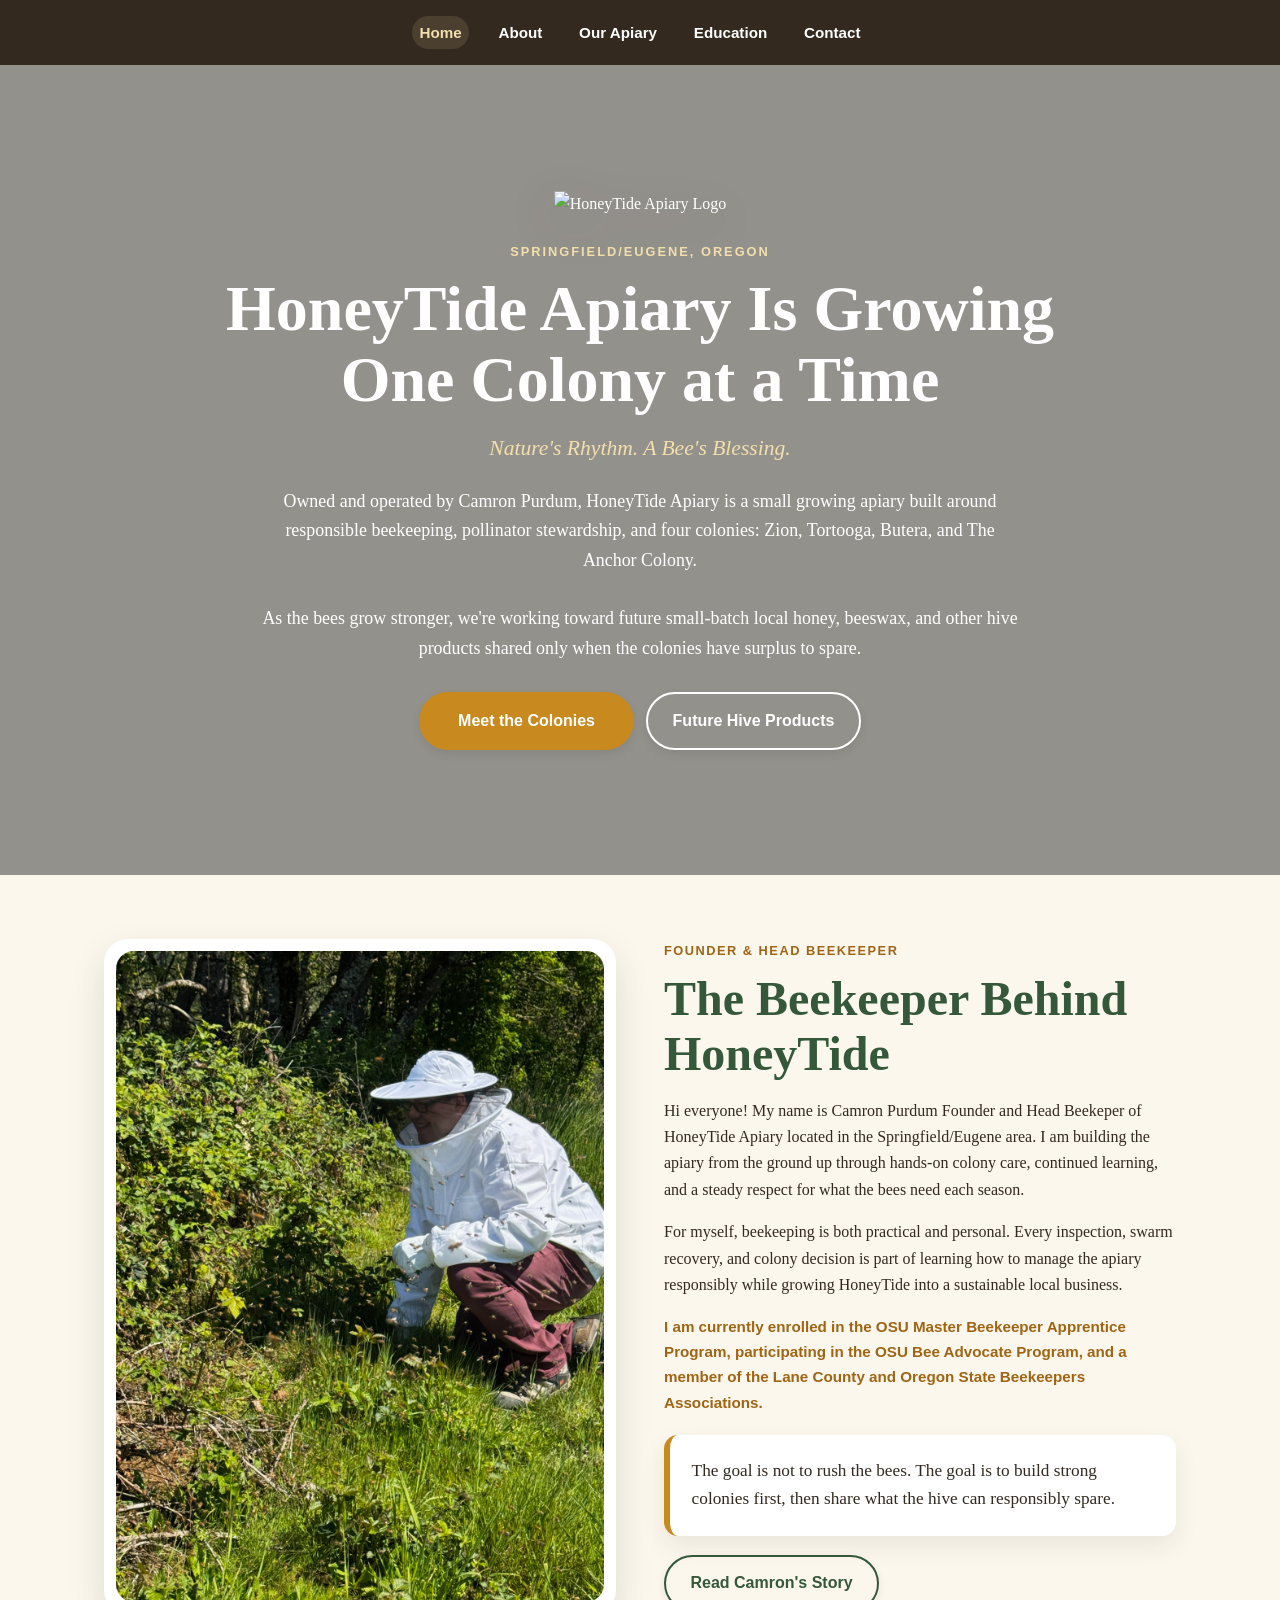
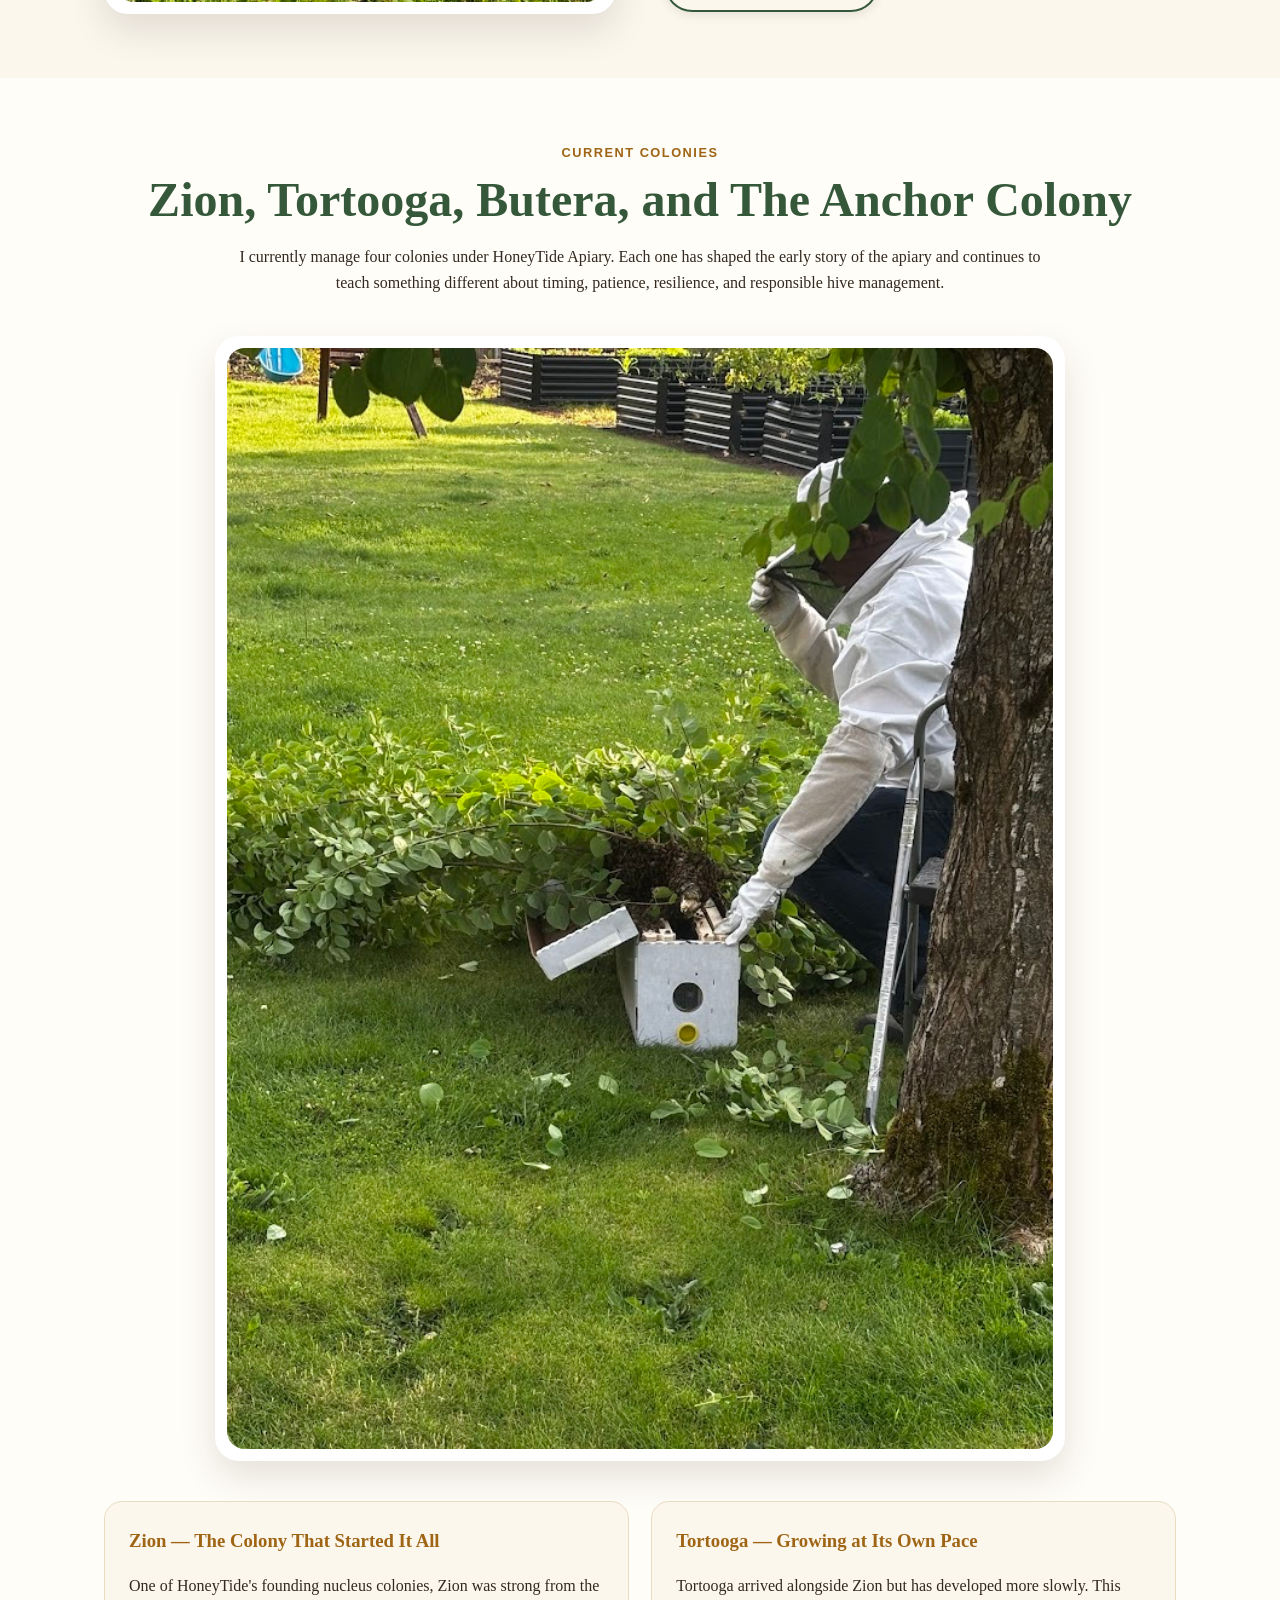
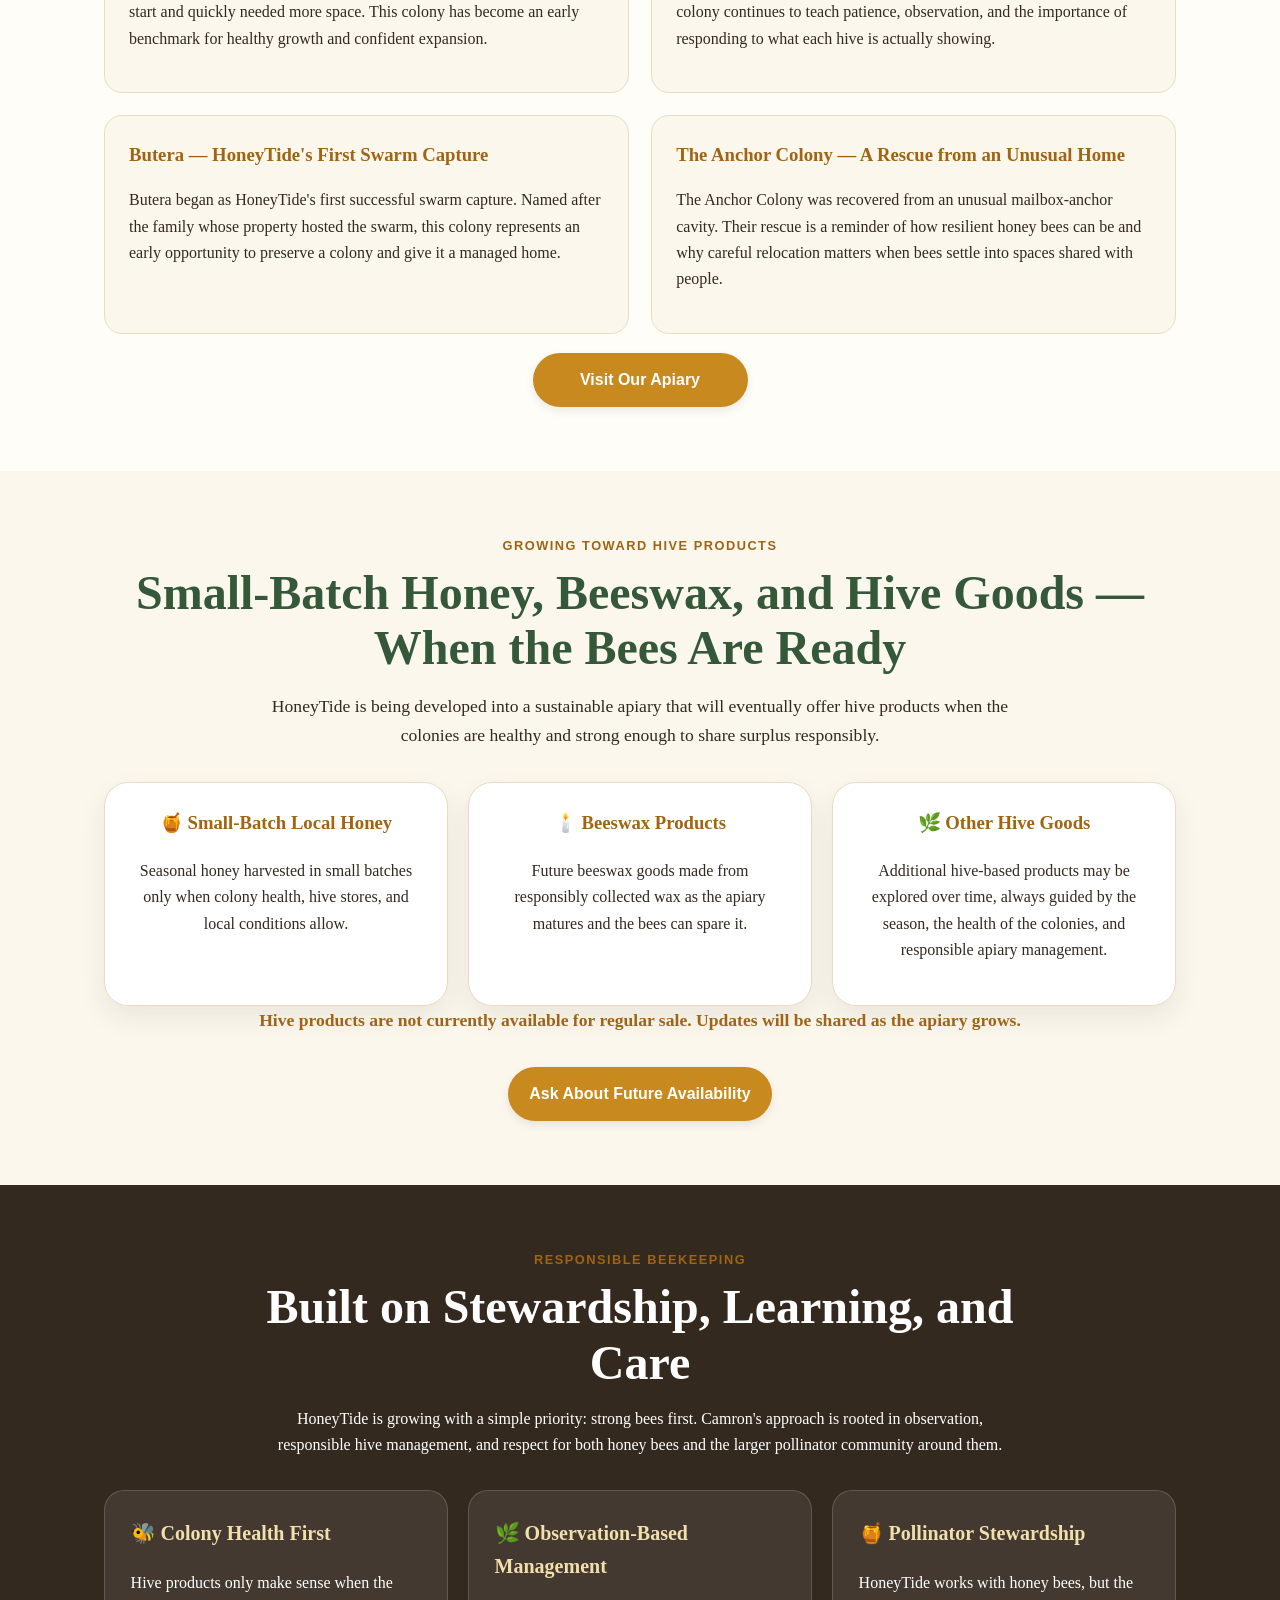
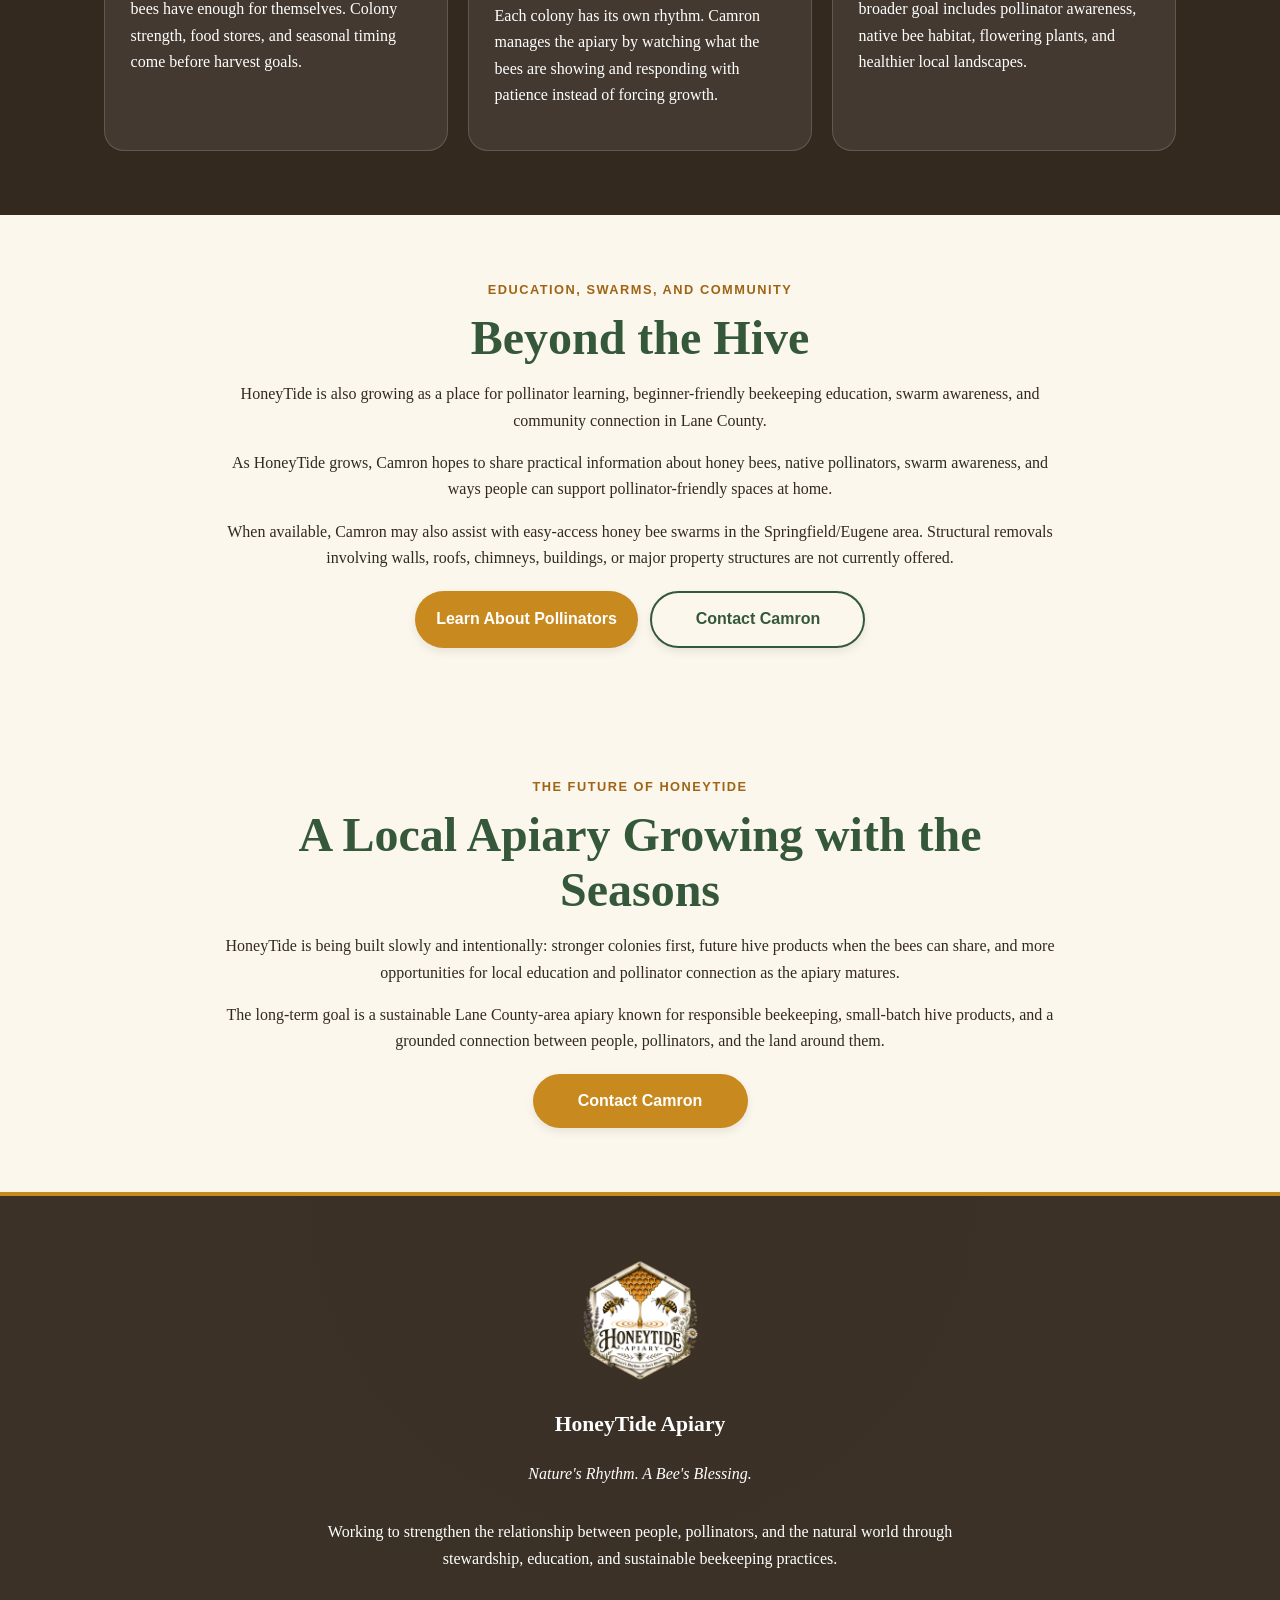
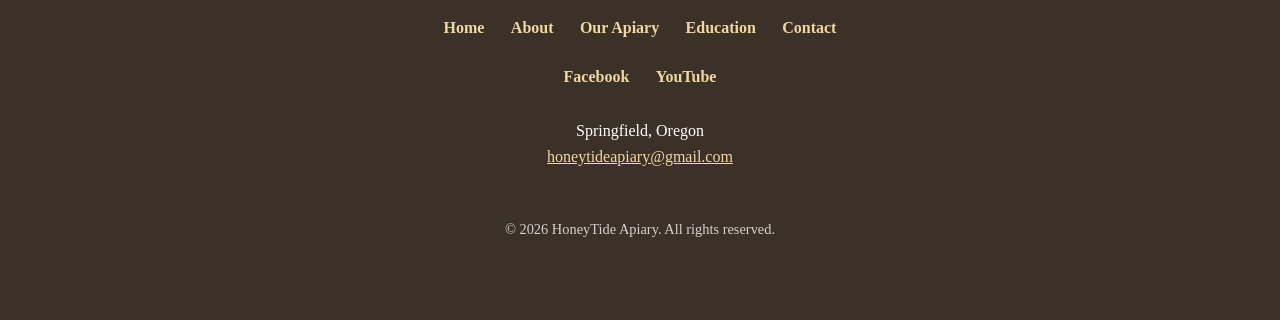
==== index.html @ dba0a387 "Audit SEO links and accessibility basics" ====
<!DOCTYPE html>
<html lang="en">
<head>

  <!-- Google tag (gtag.js) -->
  <script async src="https://www.googletagmanager.com/gtag/js?id=G-ZPHPZNFDNW"></script>
  <script>
    window.dataLayer = window.dataLayer || [];
    function gtag(){dataLayer.push(arguments);}
    gtag('js', new Date());
    gtag('config', 'G-ZPHPZNFDNW');
  </script>

  <link rel="icon" type="image/png" href="images/favicon.png">
  <link rel="apple-touch-icon" href="images/favicon.png">

  <meta charset="UTF-8">
  <meta name="viewport" content="width=device-width, initial-scale=1.0">
  <title>HoneyTide Apiary | Nature's Rhythm. A Bee's Blessing.</title>
  <meta name="description" content="HoneyTide Apiary is a Springfield/Eugene, Oregon apiary focused on responsible beekeeping, pollinator stewardship, education, and future small-batch hive products.">
  <link rel="canonical" href="https://honeytideapiary.com/">

  <meta property="og:title" content="HoneyTide Apiary | Springfield/Eugene Oregon Beekeeping">
  <meta property="og:description" content="HoneyTide Apiary is a Springfield/Eugene, Oregon apiary focused on responsible beekeeping, pollinator stewardship, education, and future small-batch hive products.">
  <meta property="og:image" content="https://honeytideapiary.com/images/logo.png">
  <meta property="og:url" content="https://honeytideapiary.com/">
  <meta property="og:type" content="website">
  <meta property="og:site_name" content="HoneyTide Apiary">

  <meta name="twitter:card" content="summary_large_image">
  <meta name="twitter:title" content="HoneyTide Apiary | Springfield/Eugene Oregon Beekeeping">
  <meta name="twitter:description" content="HoneyTide Apiary is a Springfield/Eugene, Oregon apiary focused on responsible beekeeping, pollinator stewardship, education, and future small-batch hive products.">
  <meta name="twitter:image" content="https://honeytideapiary.com/images/logo.png">

  <link rel="stylesheet" href="css/style.css">
  <link rel="stylesheet" href="css/index.css">
</head>

<body>

<a class="skip-link" href="#main-content">Skip to main content</a>
<nav aria-label="Primary navigation">
  <a href="index.html" aria-current="page">Home</a>
  <a href="about.html">About</a>
  <a href="apiary.html">Our Apiary</a>
  <a href="education.html">Education</a>
  <a href="contact.html">Contact</a>
</nav>

<main id="main-content">
<header class="hero">

  <video class="hero-video" autoplay muted loop playsinline aria-hidden="true">
    <source src="images/hive-entrance-hero.mp4" type="video/mp4">
  </video>

  <div class="hero-overlay"></div>

  <div class="hero-content">

    <img class="hero-logo"
         src="images/hero-logo.png"
         alt="HoneyTide Apiary Logo">

    <div class="eyebrow">
      Springfield/Eugene, Oregon
    </div>

    <h1>
      HoneyTide Apiary Is Growing One Colony at a Time
    </h1>

    <div class="slogan">
      Nature's Rhythm. A Bee's Blessing.
    </div>

    <p>
      Owned and operated by Camron Purdum, HoneyTide Apiary is a small growing
      apiary built around responsible beekeeping, pollinator stewardship, and
      four colonies: Zion, Tortooga, Butera, and The Anchor Colony.
    </p>

    <p>
      As the bees grow stronger, we're working toward future small-batch
      local honey, beeswax, and other hive products shared only when the
      colonies have surplus to spare.
    </p>

    <div class="button-row">
      <a class="button button-primary"
         href="apiary.html">
         Meet the Colonies
      </a>

      <a class="button button-secondary hero-button"
         href="#future-hive-products">
         Future Hive Products
      </a>
    </div>

  </div>

</header>

<section>
  <div class="two-column">
    <div class="image-card">
      <img src="images/camron-fieldwork.jpg" alt="Camron Purdum working with bees in the field">
    </div>

    <div class="text-block">
      <div class="section-kicker">Founder &amp; Head Beekeeper</div>
      <h2>The Beekeeper Behind HoneyTide</h2>

      <p>
        Hi everyone! My name is Camron Purdum Founder and Head Beekeper of HoneyTide Apiary located in the Springfield/Eugene
        area. I am building the apiary from the ground up through hands-on colony
        care, continued learning, and a steady respect for what the bees need each
        season.
      </p>

      <p>
        For myself, beekeeping is both practical and personal. Every inspection,
        swarm recovery, and colony decision is part of learning how to manage the
        apiary responsibly while growing HoneyTide into a sustainable local business.
      </p>

      <p class="credential-note">
        I am currently enrolled in the OSU Master Beekeeper Apprentice Program,
        participating in the OSU Bee Advocate Program, and a member of the
        Lane County and Oregon State Beekeepers Associations.
      </p>

      <div class="quote-box">
        The goal is not to rush the bees. The goal is to build strong colonies
        first, then share what the hive can responsibly spare.
      </div>

      <div class="button-row section-button-row">
        <a class="button button-secondary" href="about.html">Read Camron's Story</a>
      </div>
    </div>
  </div>
</section>

<section class="apiary">
  <div class="apiary-inner">

    <div class="section-kicker">Current Colonies</div>
    <h2>Zion, Tortooga, Butera, and The Anchor Colony</h2>

    <p class="section-intro">
      I currently manage four colonies under HoneyTide Apiary. Each one has
      shaped the early story of the apiary and continues to teach something
      different about timing, patience, resilience, and responsible hive management.
    </p>

    <div class="hero-apiary-image">
      <img src="images/swarm-capture.jpg" alt="HoneyTide swarm capture work">
    </div>

    <div class="colony-list">
      <div class="colony">
        <h3>Zion — The Colony That Started It All</h3>
        <p>
          One of HoneyTide's founding nucleus colonies, Zion was strong from the
          start and quickly needed more space. This colony has become an early
          benchmark for healthy growth and confident expansion.
        </p>
      </div>

      <div class="colony">
        <h3>Tortooga — Growing at Its Own Pace</h3>
        <p>
          Tortooga arrived alongside Zion but has developed more slowly. This
          colony continues to teach patience, observation, and the importance of
          responding to what each hive is actually showing.
        </p>
      </div>

      <div class="colony">
        <h3>Butera — HoneyTide's First Swarm Capture</h3>
        <p>
          Butera began as HoneyTide's first successful swarm capture. Named after
          the family whose property hosted the swarm, this colony represents an
          early opportunity to preserve a colony and give it a managed home.
        </p>
      </div>

      <div class="colony">
        <h3>The Anchor Colony — A Rescue from an Unusual Home</h3>
        <p>
          The Anchor Colony was recovered from an unusual mailbox-anchor cavity.
          Their rescue is a reminder of how resilient honey bees can be and why
          careful relocation matters when bees settle into spaces shared with people.
        </p>
      </div>
    </div>

    <div class="button-row">
      <a class="button button-primary" href="apiary.html">Visit Our Apiary</a>
    </div>

  </div>
</section>

<section class="products-preview" id="future-hive-products">
  <div class="section-kicker">Growing Toward Hive Products</div>

  <h2>Small-Batch Honey, Beeswax, and Hive Goods — When the Bees Are Ready</h2>

  <p>
    HoneyTide is being developed into a sustainable apiary that will eventually
    offer hive products when the colonies are healthy and strong enough to share
    surplus responsibly.
  </p>

  <div class="product-preview-grid">
    <div class="product-preview-card">
      <h3>🍯 Small-Batch Local Honey</h3>
      <p>
        Seasonal honey harvested in small batches only when colony health, hive
        stores, and local conditions allow.
      </p>
    </div>

    <div class="product-preview-card">
      <h3>🕯️ Beeswax Products</h3>
      <p>
        Future beeswax goods made from responsibly collected wax as the apiary
        matures and the bees can spare it.
      </p>
    </div>

    <div class="product-preview-card">
      <h3>🌿 Other Hive Goods</h3>
      <p>
        Additional hive-based products may be explored over time, always guided
        by the season, the health of the colonies, and responsible apiary management.
      </p>
    </div>
  </div>

  <p class="products-note">
    Hive products are not currently available for regular sale. Updates will be
    shared as the apiary grows.
  </p>

  <div class="button-row">
    <a class="button button-primary" href="contact.html">Ask About Future Availability</a>
  </div>
</section>

<section class="pillars">
  <div class="pillars-inner">
    <div class="pillars-intro">
      <div class="section-kicker">Responsible Beekeeping</div>
      <h2>Built on Stewardship, Learning, and Care</h2>
      <p>
        HoneyTide is growing with a simple priority: strong bees first. Camron's
        approach is rooted in observation, responsible hive management, and respect
        for both honey bees and the larger pollinator community around them.
      </p>
    </div>

    <div class="pillar-grid">
      <div class="pillar-card">
        <h3>🐝 Colony Health First</h3>
        <p>
          Hive products only make sense when the bees have enough for themselves.
          Colony strength, food stores, and seasonal timing come before harvest goals.
        </p>
      </div>

      <div class="pillar-card">
        <h3>🌿 Observation-Based Management</h3>
        <p>
          Each colony has its own rhythm. Camron manages the apiary by watching
          what the bees are showing and responding with patience instead of forcing growth.
        </p>
      </div>

      <div class="pillar-card">
        <h3>🍯 Pollinator Stewardship</h3>
        <p>
          HoneyTide works with honey bees, but the broader goal includes pollinator
          awareness, native bee habitat, flowering plants, and healthier local landscapes.
        </p>
      </div>
    </div>
  </div>
</section>

<section class="beyond-hive">
  <div class="section-kicker">Education, Swarms, and Community</div>
  <h2>Beyond the Hive</h2>

  <p>
    HoneyTide is also growing as a place for pollinator learning, beginner-friendly
    beekeeping education, swarm awareness, and community connection in Lane County.
  </p>

  <p>
    As HoneyTide grows, Camron hopes to share practical information about honey bees,
    native pollinators, swarm awareness, and ways people can support pollinator-friendly
    spaces at home.
  </p>

  <p>
    When available, Camron may also assist with easy-access honey bee swarms in the
    Springfield/Eugene area. Structural removals involving walls, roofs, chimneys,
    buildings, or major property structures are not currently offered.
  </p>

  <div class="button-row">
    <a class="button button-primary" href="education.html">Learn About Pollinators</a>
    <a class="button button-secondary" href="contact.html">Contact Camron</a>
  </div>
</section>

<section class="vision">
  <div class="section-kicker">The Future of HoneyTide</div>
  <h2>A Local Apiary Growing with the Seasons</h2>

  <p>
    HoneyTide is being built slowly and intentionally: stronger colonies first,
    future hive products when the bees can share, and more opportunities for local
    education and pollinator connection as the apiary matures.
  </p>

  <p>
    The long-term goal is a sustainable Lane County-area apiary known for
    responsible beekeeping, small-batch hive products, and a grounded connection
    between people, pollinators, and the land around them.
  </p>

  <div class="button-row">
    <a class="button button-primary" href="contact.html">Contact Camron</a>
  </div>
</section>

</main>

<footer>
  <a href="index.html" aria-label="HoneyTide Apiary home">
    <img src="images/logo.png" alt="HoneyTide Apiary logo">
  </a>

  <h2 class="footer-title">HoneyTide Apiary</h2>

  <p><em>Nature's Rhythm. A Bee's Blessing.</em></p>

  <p class="footer-mission">
    Working to strengthen the relationship between people,
    pollinators, and the natural world through stewardship,
    education, and sustainable beekeeping practices.
  </p>

  <div class="footer-links" aria-label="Footer navigation">
    <a href="index.html" aria-current="page">Home</a>
    <a href="about.html">About</a>
    <a href="apiary.html">Our Apiary</a>
    <a href="education.html">Education</a>
    <a href="contact.html">Contact</a>
  </div>

  <div class="footer-social" aria-label="Social links">
    <a href="https://www.facebook.com/HoneyTideApiary" target="_blank" rel="noopener noreferrer">Facebook</a>
    <a href="https://www.youtube.com/@HoneyTideApiary" target="_blank" rel="noopener noreferrer">YouTube</a>
  </div>

  <p>
    Springfield, Oregon<br>
    <a href="mailto:honeytideapiary@gmail.com">honeytideapiary@gmail.com</a>
  </p>

  <p id="copyright"></p>
</footer>

<script>
document.getElementById("copyright").innerHTML =
  "&copy; " +
  new Date().getFullYear() +
  " HoneyTide Apiary. All rights reserved.";
</script>

</body>
</html>
---- css/style.css ----
:root {
  --honey: #c8891f;
  --deep-honey: #9f6414;
  --forest: #35583a;
  --earth: #33291f;
  --cream: #fbf7ed;
  --white: #ffffff;
  --soft-gold: #f3dfac;
  --border: #eadcc1;
}

* {
  box-sizing: border-box;
}

body {
  margin: 0;
  font-family: Georgia, "Times New Roman", serif;
  color: var(--earth);
  background: var(--cream);
  line-height: 1.65;
}

/* ===========================
   Navigation
=========================== */

.skip-link {
  position: absolute;
  left: 1rem;
  top: 0.5rem;
  z-index: 1000;
  transform: translateY(-150%);
  background: var(--soft-gold);
  color: var(--earth);
  padding: 0.65rem 1rem;
  border-radius: 999px;
  font-family: Arial, sans-serif;
  font-weight: bold;
  text-decoration: none;
  transition: transform 0.2s ease;
}

.skip-link:focus {
  transform: translateY(0);
}

nav {
  background: var(--earth);
  text-align: center;
  padding: 1rem;
  display: flex;
  justify-content: center;
  gap: 0.5rem 1.4rem;
  flex-wrap: wrap;
}

nav a {
  color: white;
  text-decoration: none;
  font-family: Arial, sans-serif;
  font-weight: bold;
  font-size: 0.95rem;
  padding: 0.25rem 0.45rem;
  border-radius: 999px;
  transition:
    color 0.25s ease,
    background-color 0.25s ease;
}

nav a:hover,
nav a[aria-current="page"] {
  color: var(--soft-gold);
}

nav a[aria-current="page"] {
  background: rgba(243, 223, 172, 0.12);
}

a:focus-visible,
button:focus-visible {
  outline: 3px solid var(--soft-gold);
  outline-offset: 4px;
}

/* ===========================
   Typography
=========================== */

.eyebrow {
  font-family: Arial, sans-serif;
  text-transform: uppercase;
  letter-spacing: 2px;
  color: var(--forest);
  font-weight: 800;
  font-size: 0.8rem;
  margin-bottom: 0.75rem;
}

.section-kicker {
  font-family: Arial, sans-serif;
  text-transform: uppercase;
  letter-spacing: 1.5px;
  font-weight: 800;
  color: var(--deep-honey);
  font-size: 0.8rem;
  margin-bottom: 0.6rem;
}

h2 {
  font-size: clamp(2rem, 4vw, 3rem);
  line-height: 1.15;
  color: var(--forest);
  margin: 0 0 1rem;
}

/* ===========================
   Buttons
=========================== */

.button-row {
  display: flex;
  justify-content: center;
  gap: 0.75rem;
  flex-wrap: wrap;
  margin-top: 1.2rem;
}

.button {
  display: inline-flex;
  align-items: center;
  justify-content: center;
  min-width: 215px;
  padding: 0.85rem 1.35rem;
  border-radius: 999px;
  text-decoration: none;
  font-family: Arial, sans-serif;
  font-weight: bold;
  text-align: center;

  position: relative;
  overflow: hidden;

  transition:
    transform 0.25s ease,
    box-shadow 0.25s ease,
    background-color 0.25s ease,
    color 0.25s ease;

  box-shadow: 0 4px 10px rgba(0,0,0,0.08);
}

.button:hover {
  transform: translateY(-3px);
  box-shadow: 0 12px 24px rgba(0,0,0,0.15);
}

.button:active {
  transform: translateY(-1px);
  box-shadow: 0 6px 12px rgba(0,0,0,0.12);
}

.button-primary {
  background: var(--honey);
  color: white;
}

.button-primary:hover {
  background: var(--deep-honey);
}

.button-secondary {
  border: 2px solid var(--forest);
  color: var(--forest);
  background: transparent;
}

.button-secondary:hover {
  background: var(--forest);
  color: white;
}

.hero-button {
  border-color: white;
  color: white;
}

.hero-button:hover {
  background: white;
  color: var(--forest);
}

/* ===========================
   Shared Sections
=========================== */

section {
  max-width: 1120px;
  margin: auto;
  padding: 4rem 1.5rem;
}

/* ===========================
   Footer
=========================== */

footer {
  background:
    linear-gradient(rgba(51, 41, 31, 0.96), rgba(51, 41, 31, 0.96)),
    radial-gradient(circle at top, rgba(200, 137, 31, 0.18), transparent 45%);
  color: white;
  text-align: center;
  padding: 4rem 1rem;
  border-top: 4px solid var(--honey);

  display: flex;
  flex-direction: column;
  align-items: center;
}

footer img {
  width: 120px;
  max-width: 45vw;
  margin-bottom: 1rem;
  transition: transform 0.25s ease;
}

footer img:hover {
  transform: scale(1.05);
}

.footer-title {
  margin: 0.5rem 0;
  color: white;
  font-size: 1.35rem;
  text-align: center;
}

footer p {
  text-align: center;
  margin-left: auto;
  margin-right: auto;
}

.footer-mission {
  max-width: 700px;
  margin: 1rem auto 2rem;
  text-align: center;
}

.footer-links,
.footer-social {
  display: flex;
  justify-content: center;
  flex-wrap: wrap;
  gap: 0.4rem 0.65rem;
  margin: 0.4rem auto;
}

.footer-links a,
.footer-social a {
  color: #f0d8a0;
  text-decoration: none;
  font-weight: 600;
  padding: 0.3rem 0.5rem;
  border-radius: 999px;
  transition:
    color 0.25s ease,
    background-color 0.25s ease,
    transform 0.25s ease;
}

.footer-links a:hover,
.footer-social a:hover {
  color: #fff6df;
  background: rgba(243, 223, 172, 0.12);
  transform: translateY(-2px);
}

footer a[href^="mailto"] {
  color: #f0d8a0;
}

footer a[href^="mailto"]:hover {
  color: #fff6df;
}

#copyright {
  margin-top: 2rem;
  font-size: 0.9rem;
  opacity: 0.78;
}

/* ===========================
   Mobile
=========================== */

@media (max-width: 850px) {
  nav {
    flex-direction: column;
    align-items: stretch;
    gap: 0.35rem;
  }

  nav a {
    display: block;
  }

  .button {
    width: 100%;
    max-width: 320px;
  }

  .footer-links,
  .footer-social {
    flex-direction: column;
    gap: 0.65rem;
  }

  .footer-links a,
  .footer-social a {
    width: 100%;
    max-width: 260px;
  }
}


@media (prefers-reduced-motion: reduce) {
  *,
  *::before,
  *::after {
    scroll-behavior: auto !important;
    transition-duration: 0.01ms !important;
    animation-duration: 0.01ms !important;
    animation-iteration-count: 1 !important;
  }
}
---- css/index.css ----
.hero {
  position: relative;
  min-height: 90vh;
  display: flex;
  align-items: center;
  justify-content: center;
  text-align: center;
  overflow: hidden;
  padding: 4rem 1.5rem;
}

.hero-video {
  position: absolute;
  inset: 0;
  width: 100%;
  height: 100%;
  object-fit: cover;
  z-index: 0;
}

.hero-overlay {
  position: absolute;
  inset: 0;
  background: rgba(20, 20, 20, 0.45);
  z-index: 1;
}

.hero-content {
  position: relative;
  z-index: 2;
  max-width: 950px;
  color: white;
}

.hero-content h1 {
  color: white;
}

.hero-content p {
  color: white;
}

.hero-content .eyebrow {
  color: #f3dfac;
}

.hero-content .slogan {
  color: #f3dfac;
}

    .hero-logo {
  width: min(500px, 90vw);
  height: auto;
  margin-bottom: 1.5rem;
  filter: drop-shadow(0 14px 24px rgba(51, 41, 31, 0.22));
}

    .hero h1 {
      font-size: clamp(2.1rem, 5vw, 4rem);
      line-height: 1.1;
      max-width: 940px;
      margin: 0 auto 1rem;
    }

    .slogan {
      color: var(--deep-honey);
      font-style: italic;
      font-size: 1.35rem;
      margin-bottom: 1.25rem;
    }

    .hero p {
      max-width: 760px;
      margin: 0 auto 1.8rem;
      font-size: 1.12rem;
    }

    .two-column {
      display: grid;
      grid-template-columns: minmax(0, 1fr) minmax(0, 1fr);
      gap: 3rem;
      align-items: center;
    }

    .text-block {
      max-width: 540px;
      margin: auto;
    }

    .image-card {
      background: white;
      padding: 0.75rem;
      border-radius: 24px;
      box-shadow: 0 16px 36px rgba(51, 41, 31, 0.13);
      max-width: 520px;
      margin: auto;
    }

    .image-card img {
      width: 100%;
      height: auto;
      display: block;
      border-radius: 18px;
    }

    .quote-box {
      background: white;
      border-left: 6px solid var(--honey);
      padding: 1.35rem;
      border-radius: 14px;
      box-shadow: 0 10px 24px rgba(51, 41, 31, 0.08);
      margin-top: 1.3rem;
      font-size: 1.08rem;
    }

.credential-note {
  font-family: Arial, sans-serif;
  font-size: 0.95rem;
  font-weight: bold;
  color: var(--deep-honey);
}

.section-button-row {
  justify-content: flex-start;
}

    .pillars {
      background: var(--earth);
      max-width: none;
      color: white;
      padding: 0;
    }

    .pillars-inner {
      max-width: 1120px;
      margin: auto;
      padding: 4rem 1.5rem;
    }

    .pillars h2 {
      color: white;
      text-align: center;
    }

    .pillars-intro {
      max-width: 760px;
      margin: 0 auto 2rem;
      text-align: center;
    }

    .pillar-grid {
      display: grid;
      grid-template-columns: repeat(3, 1fr);
      gap: 1.25rem;
    }

    .pillar-card {
      background: rgba(255,255,255,0.08);
      border: 1px solid rgba(255,255,255,0.16);
      border-radius: 20px;
      padding: 1.6rem;
    }

    .pillar-card h3 {
      color: var(--soft-gold);
      margin-top: 0;
      font-size: 1.25rem;
    }

  .apiary {
  background: #fffdf7;
  max-width: none;
  padding: 0;
}

.apiary-inner {
  max-width: 1120px;
  margin: auto;
  padding: 4rem 1.5rem;
  text-align: center;
}

.section-intro {
  max-width: 820px;
  margin: 0 auto 1rem;
}

.hero-apiary-image {
  max-width: 850px;
  margin: 2.5rem auto;
  background: white;
  padding: 0.75rem;
  border-radius: 24px;
  box-shadow: 0 16px 36px rgba(51, 41, 31, 0.13);
}

.hero-apiary-image img {
  width: 100%;
  display: block;
  border-radius: 18px;
}

.colony-list {
  display: grid;
  grid-template-columns: repeat(2, 1fr);
  gap: 1.4rem;
  margin-top: 2rem;
  text-align: left;
}

.colony {
  background: var(--cream);
  border: 1px solid var(--border);
  border-radius: 18px;
  padding: 1.5rem;
}

.colony h3 {
  color: var(--deep-honey);
  margin: 0 0 0.5rem;
}

.vision,
.beyond-hive {
  text-align: center;
  max-width: 900px;
}

.products-preview {
  text-align: center;
  max-width: 1120px;
}

.products-preview > p {
  max-width: 780px;
  margin: 0 auto 2rem;
  font-size: 1.1rem;
}

.product-preview-grid {
  display: grid;
  grid-template-columns: repeat(3, 1fr);
  gap: 1.25rem;
  margin-top: 2rem;
}

.product-preview-card {
  background: var(--white);
  border: 1px solid var(--border);
  border-radius: 24px;
  padding: 1.6rem;
  box-shadow: 0 12px 28px rgba(51, 41, 31, 0.08);
  transition:
    transform 0.25s ease,
    box-shadow 0.25s ease;
}

.product-preview-card:hover {
  transform: translateY(-4px);
  box-shadow: 0 18px 34px rgba(51, 41, 31, 0.12);
}

.product-preview-card h3 {
  color: var(--deep-honey);
  margin-top: 0;
}

.products-note {
  margin-top: 2rem;
  font-weight: bold;
  color: var(--deep-honey);
}

@media (max-width: 850px) {
  .two-column,
  .pillar-grid,
  .colony-list {
    grid-template-columns: 1fr;
  }

   .product-preview-grid {
  grid-template-columns: 1fr;
}
   
  .text-block {
    max-width: 100%;
  }

  .pillars-inner,
  .apiary-inner {
    padding: 3rem 1.2rem;
  }
}
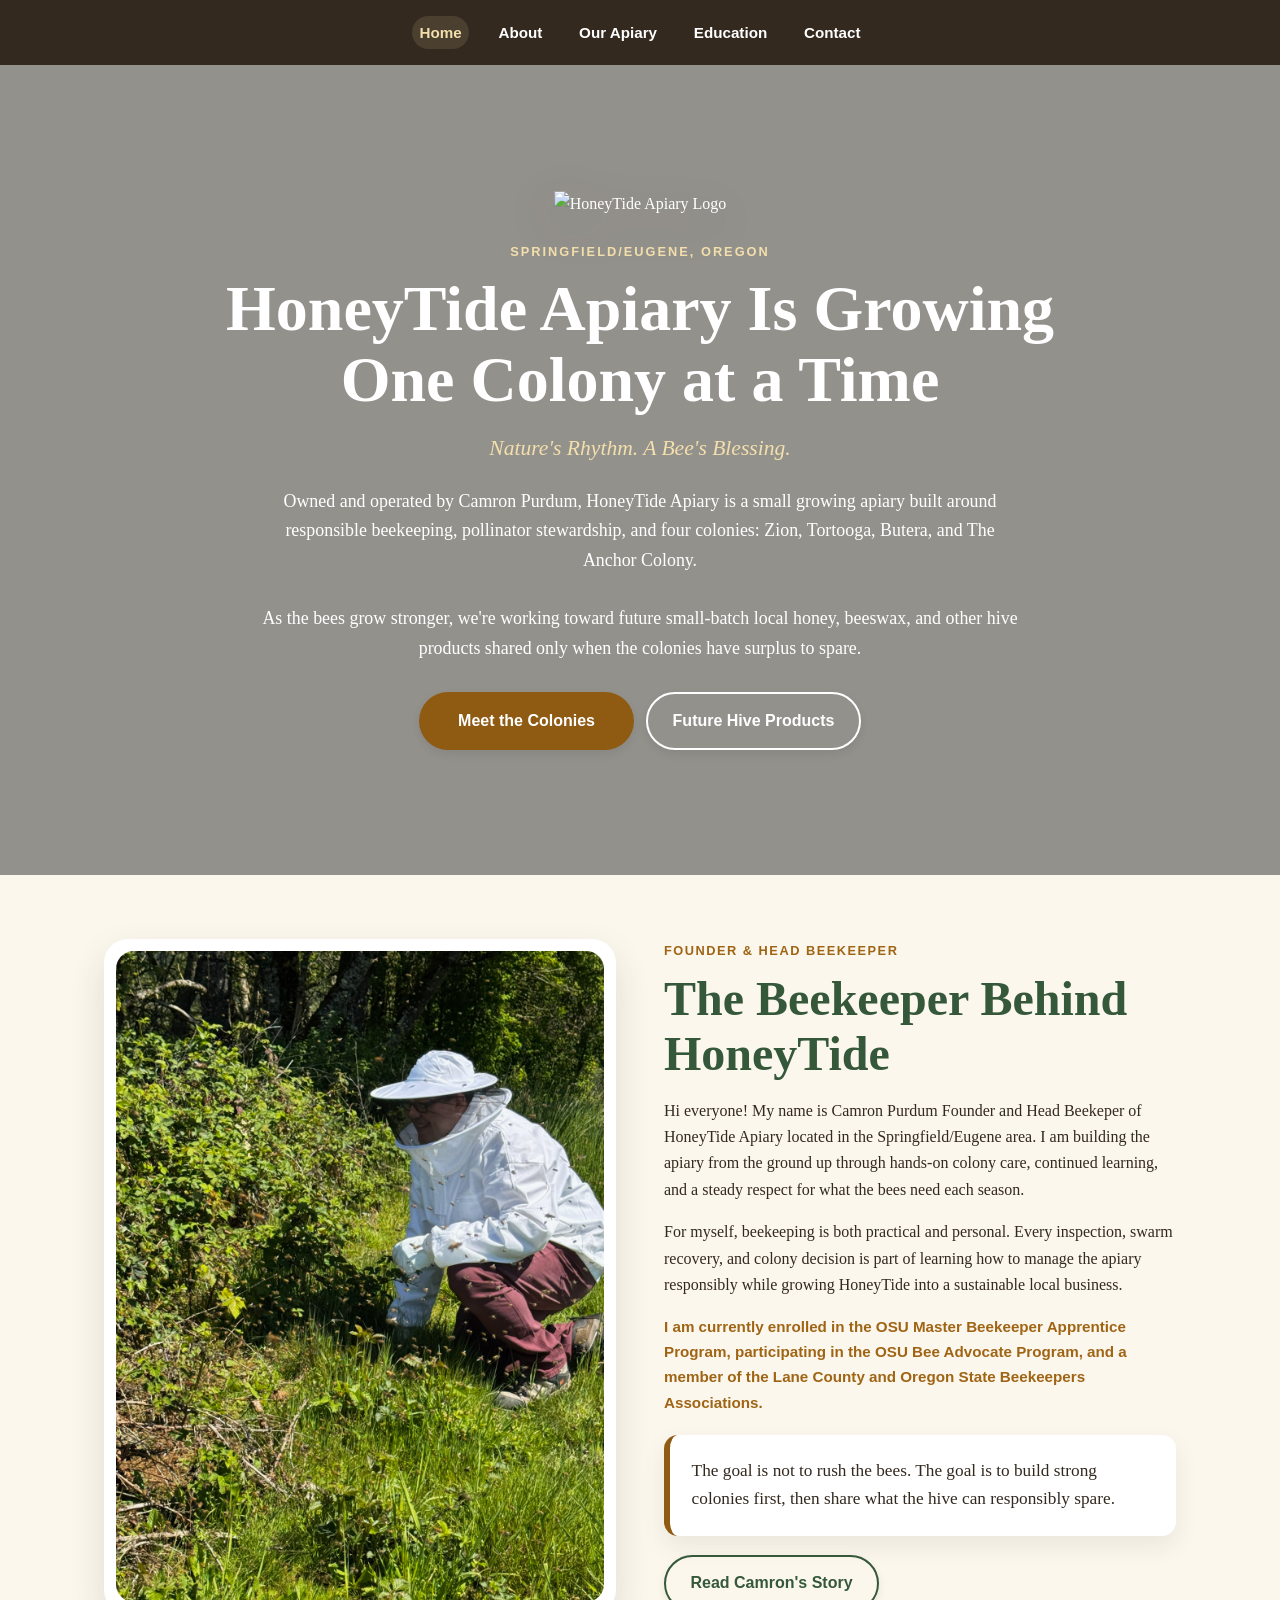
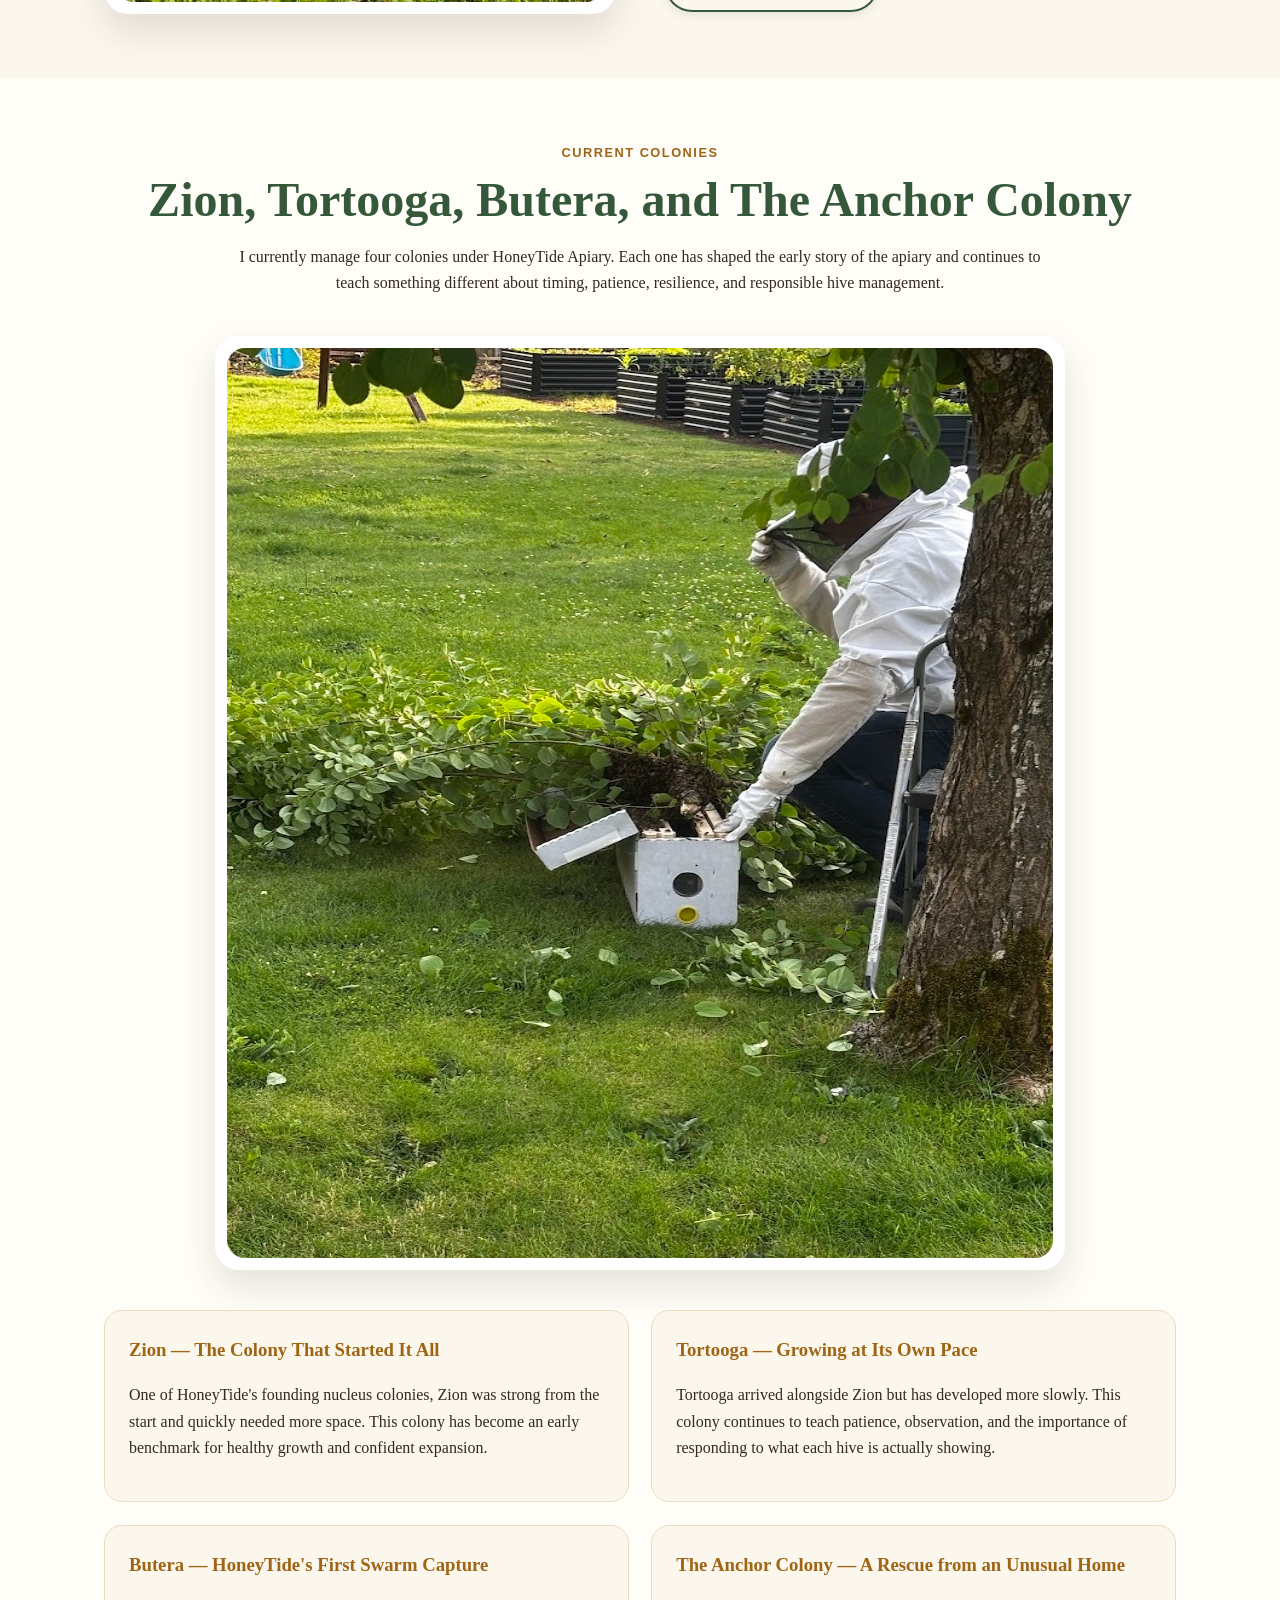
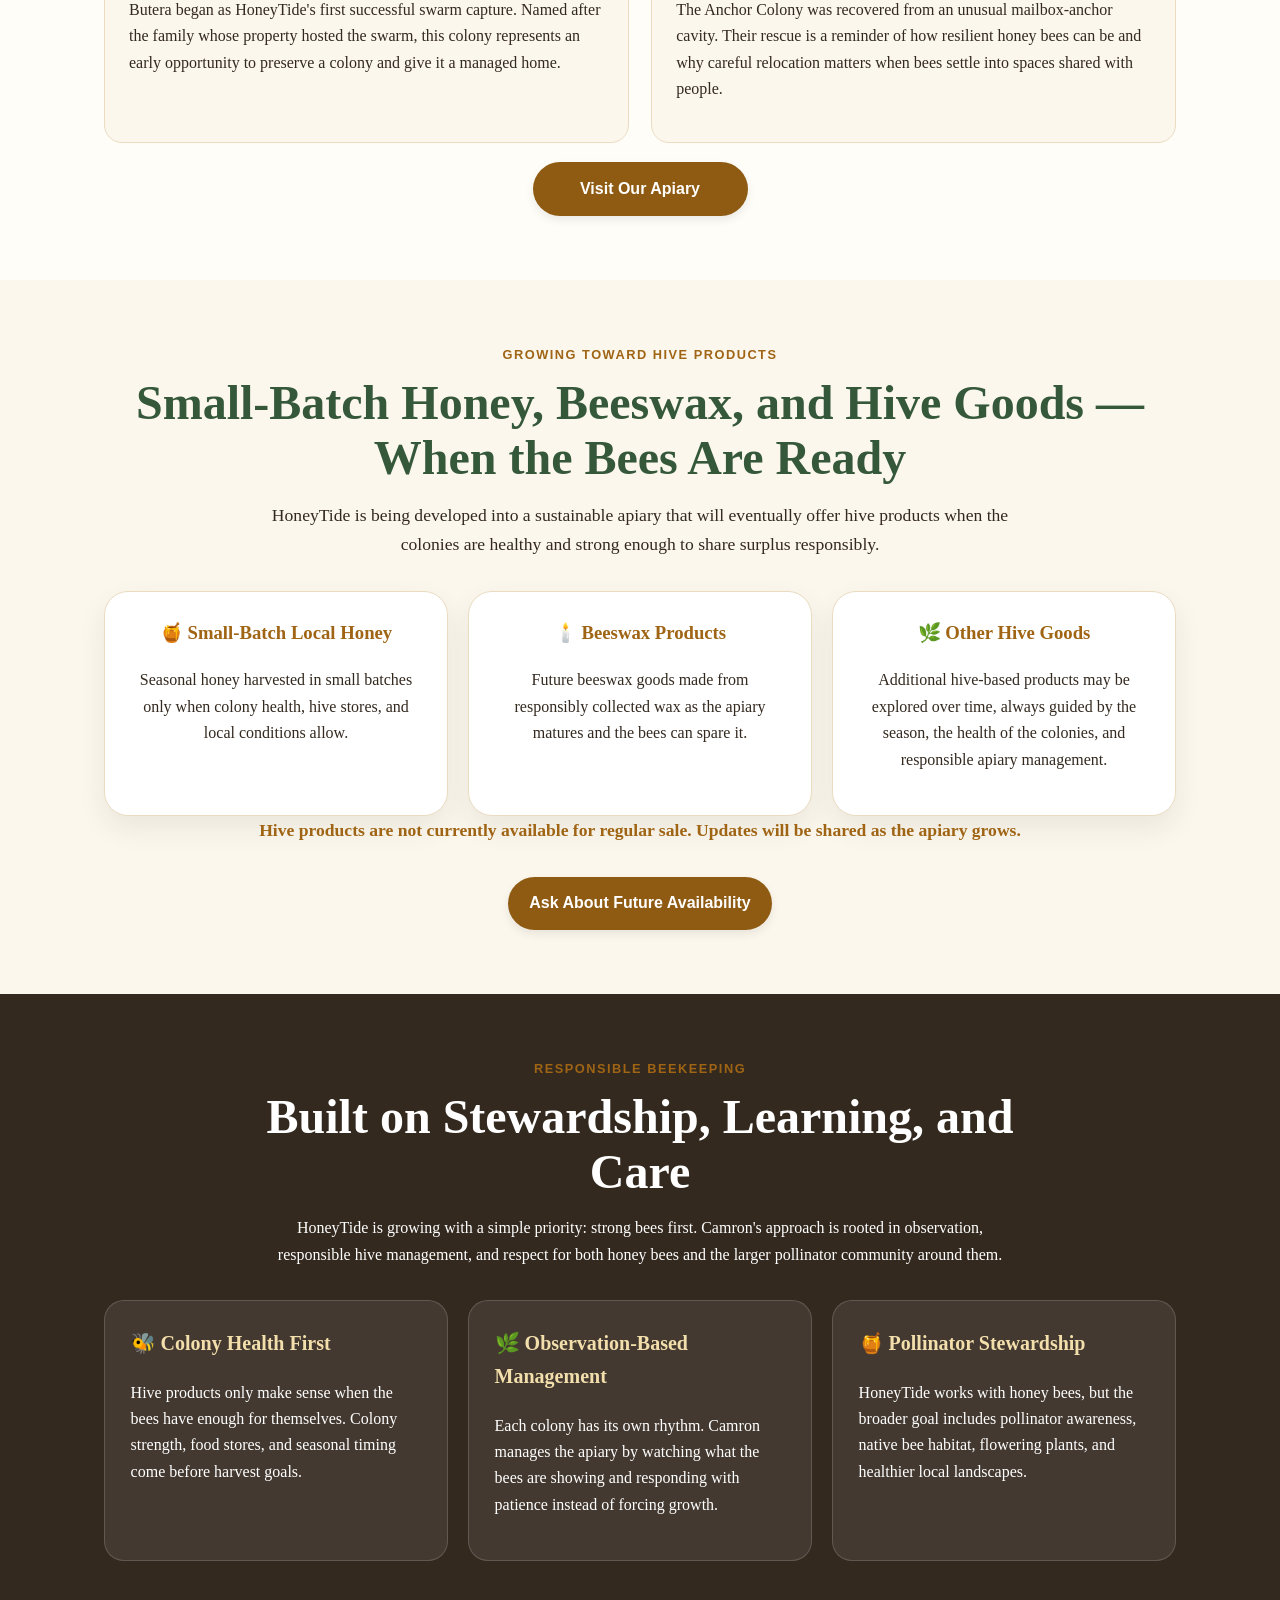
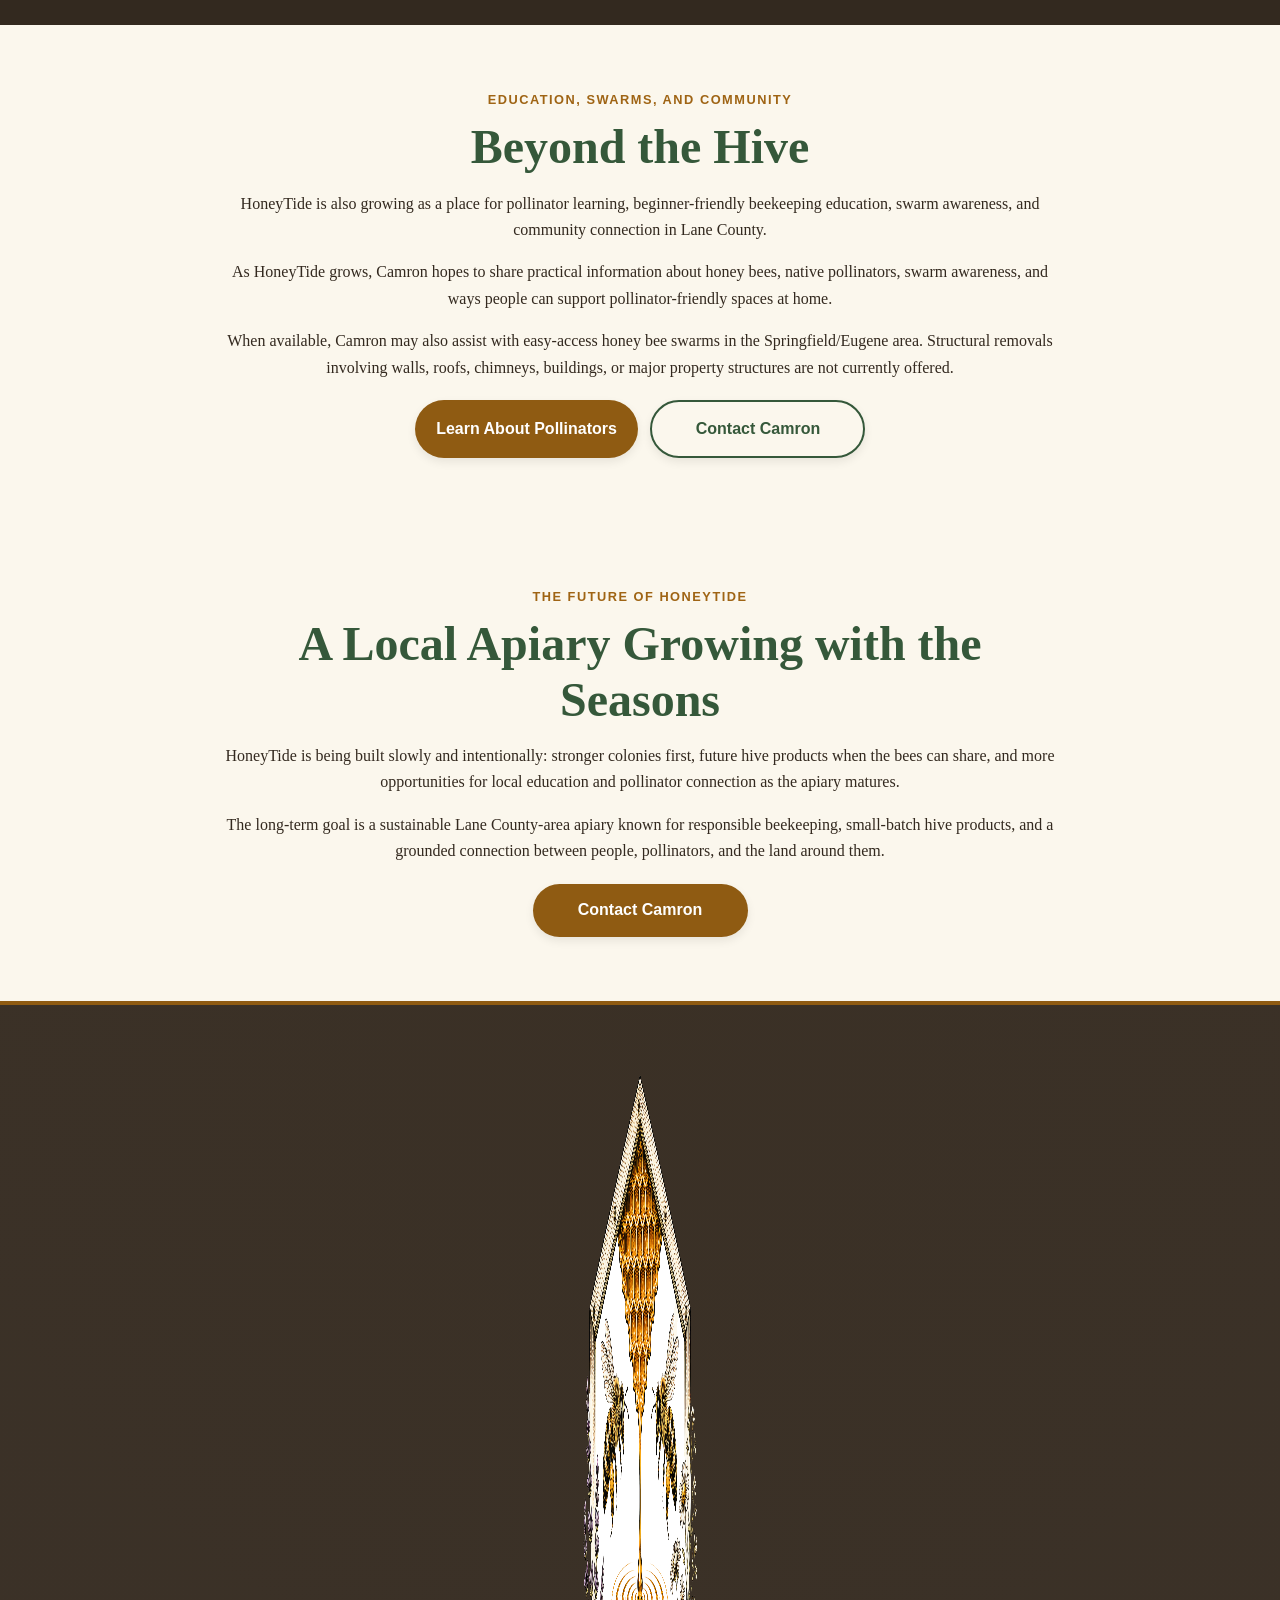
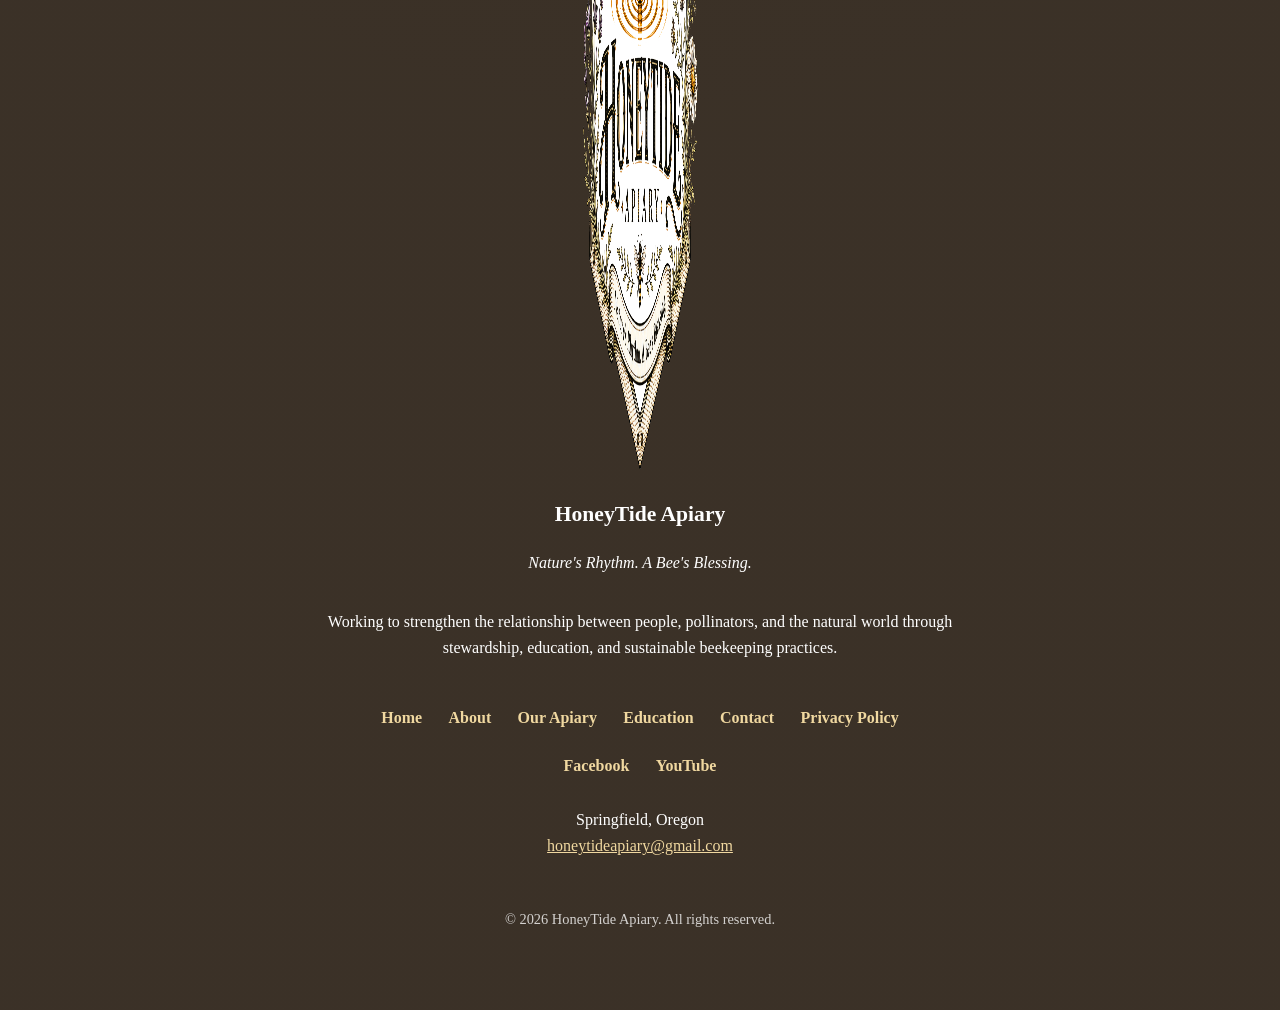
==== commit 60b8f38b: "Improve accessibility, metadata, privacy policy, and UX" ====
--- a/index.html
+++ b/index.html
@@ -23,6 +23,7 @@
   <meta property="og:title" content="HoneyTide Apiary | Springfield/Eugene Oregon Beekeeping">
   <meta property="og:description" content="HoneyTide Apiary is a Springfield/Eugene, Oregon apiary focused on responsible beekeeping, pollinator stewardship, education, and future small-batch hive products.">
   <meta property="og:image" content="https://honeytideapiary.com/images/logo.png">
+  <meta property="og:image:alt" content="HoneyTide Apiary logo">
   <meta property="og:url" content="https://honeytideapiary.com/">
   <meta property="og:type" content="website">
   <meta property="og:site_name" content="HoneyTide Apiary">
@@ -31,6 +32,7 @@
   <meta name="twitter:title" content="HoneyTide Apiary | Springfield/Eugene Oregon Beekeeping">
   <meta name="twitter:description" content="HoneyTide Apiary is a Springfield/Eugene, Oregon apiary focused on responsible beekeeping, pollinator stewardship, education, and future small-batch hive products.">
   <meta name="twitter:image" content="https://honeytideapiary.com/images/logo.png">
+  <meta name="twitter:image:alt" content="HoneyTide Apiary logo">
 
   <link rel="stylesheet" href="css/style.css">
   <link rel="stylesheet" href="css/index.css">
@@ -60,7 +62,11 @@
 
     <img class="hero-logo"
          src="images/hero-logo.png"
-         alt="HoneyTide Apiary Logo">
+         alt="HoneyTide Apiary Logo"
+         width="2000"
+         height="2000"
+         loading="eager"
+         decoding="async">
 
     <div class="eyebrow">
       Springfield/Eugene, Oregon
@@ -105,7 +111,7 @@
 <section>
   <div class="two-column">
     <div class="image-card">
-      <img src="images/camron-fieldwork.jpg" alt="Camron Purdum working with bees in the field">
+      <img src="images/camron-fieldwork.jpg" alt="Camron Purdum working with bees in the field" width="1200" height="1600" loading="lazy" decoding="async">
     </div>
 
     <div class="text-block">
@@ -156,7 +162,7 @@
     </p>
 
     <div class="hero-apiary-image">
-      <img src="images/swarm-capture.jpg" alt="HoneyTide swarm capture work">
+      <img src="images/swarm-capture.jpg" alt="HoneyTide swarm capture work" width="683" height="910" loading="lazy" decoding="async">
     </div>
 
     <div class="colony-list">
@@ -343,7 +349,7 @@
 
 <footer>
   <a href="index.html" aria-label="HoneyTide Apiary home">
-    <img src="images/logo.png" alt="HoneyTide Apiary logo">
+    <img src="images/logo.png" alt="HoneyTide Apiary logo" width="1000" height="1000" loading="lazy" decoding="async">
   </a>
 
   <h2 class="footer-title">HoneyTide Apiary</h2>
@@ -362,6 +368,7 @@
     <a href="apiary.html">Our Apiary</a>
     <a href="education.html">Education</a>
     <a href="contact.html">Contact</a>
+    <a href="privacy-policy.html">Privacy Policy</a>
   </div>
 
   <div class="footer-social" aria-label="Social links">
--- a/css/style.css
+++ b/css/style.css
@@ -1,5 +1,5 @@
 :root {
-  --honey: #c8891f;
+  --honey: #8f5b12;
   --deep-honey: #9f6414;
   --forest: #35583a;
   --earth: #33291f;
@@ -277,6 +277,20 @@
   transform: translateY(-2px);
 }
 
+.footer-privacy {
+  margin: 0.6rem auto 0;
+}
+
+.footer-privacy a {
+  color: #f0d8a0;
+  text-decoration: none;
+  font-weight: 600;
+}
+
+.footer-privacy a:hover {
+  color: #fff6df;
+}
+
 footer a[href^="mailto"] {
   color: #f0d8a0;
 }
@@ -334,4 +348,14 @@
     animation-duration: 0.01ms !important;
     animation-iteration-count: 1 !important;
   }
-}
+
+  video {
+    animation: none !important;
+  }
+
+  .hero-video,
+  .contact-video,
+  .colony-video {
+    display: none;
+  }
+}
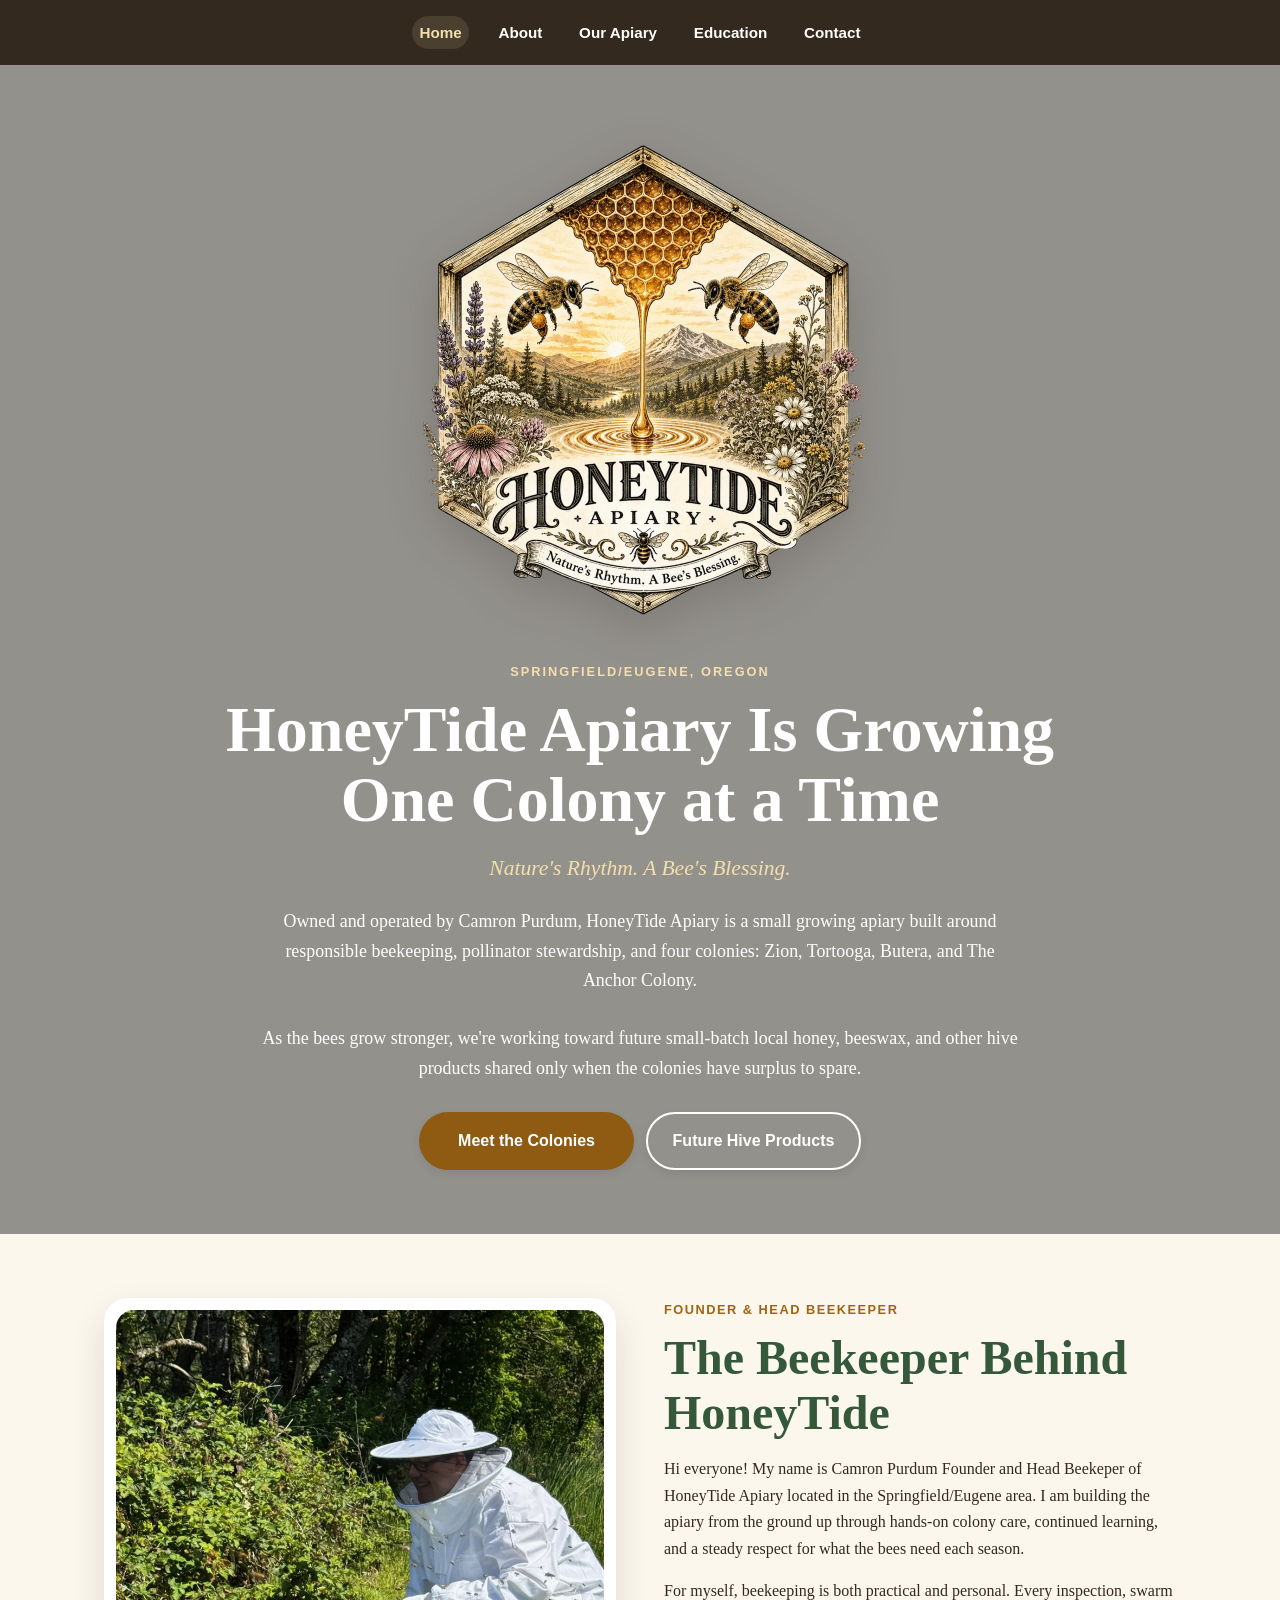
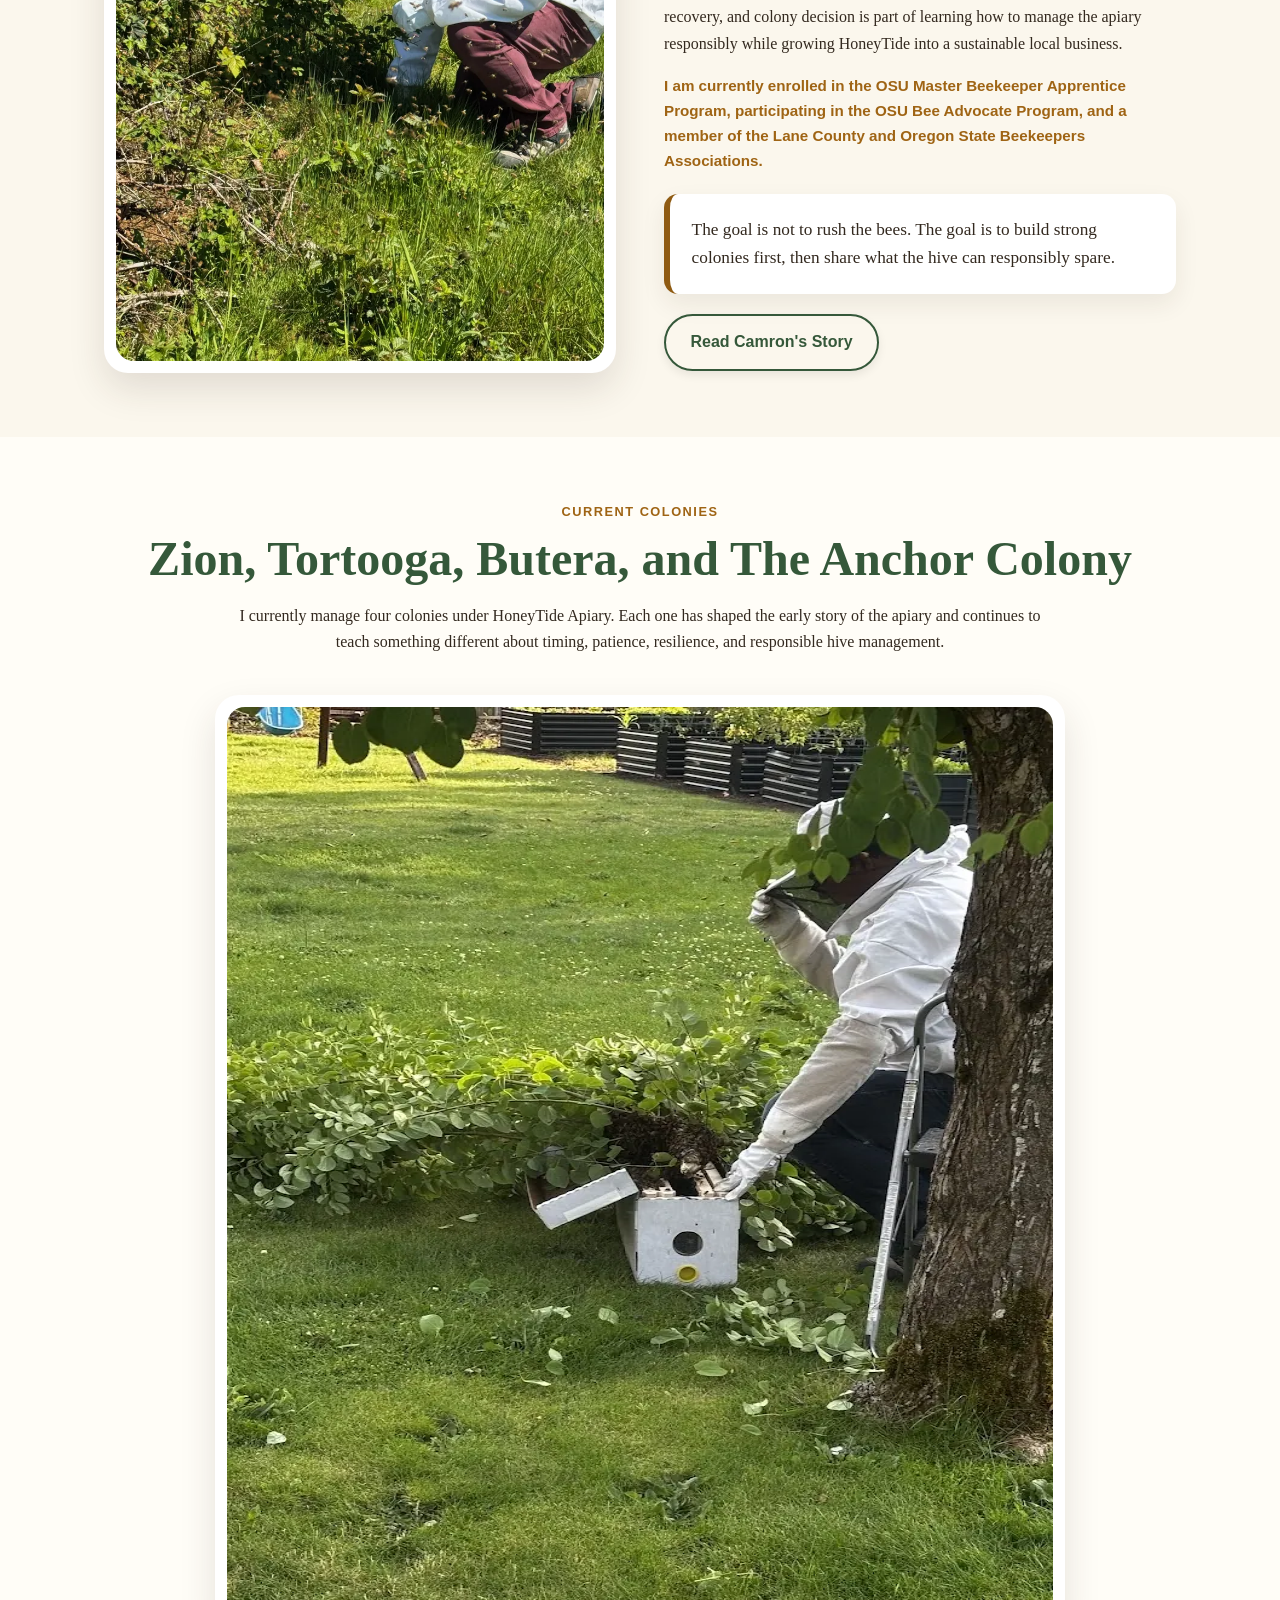
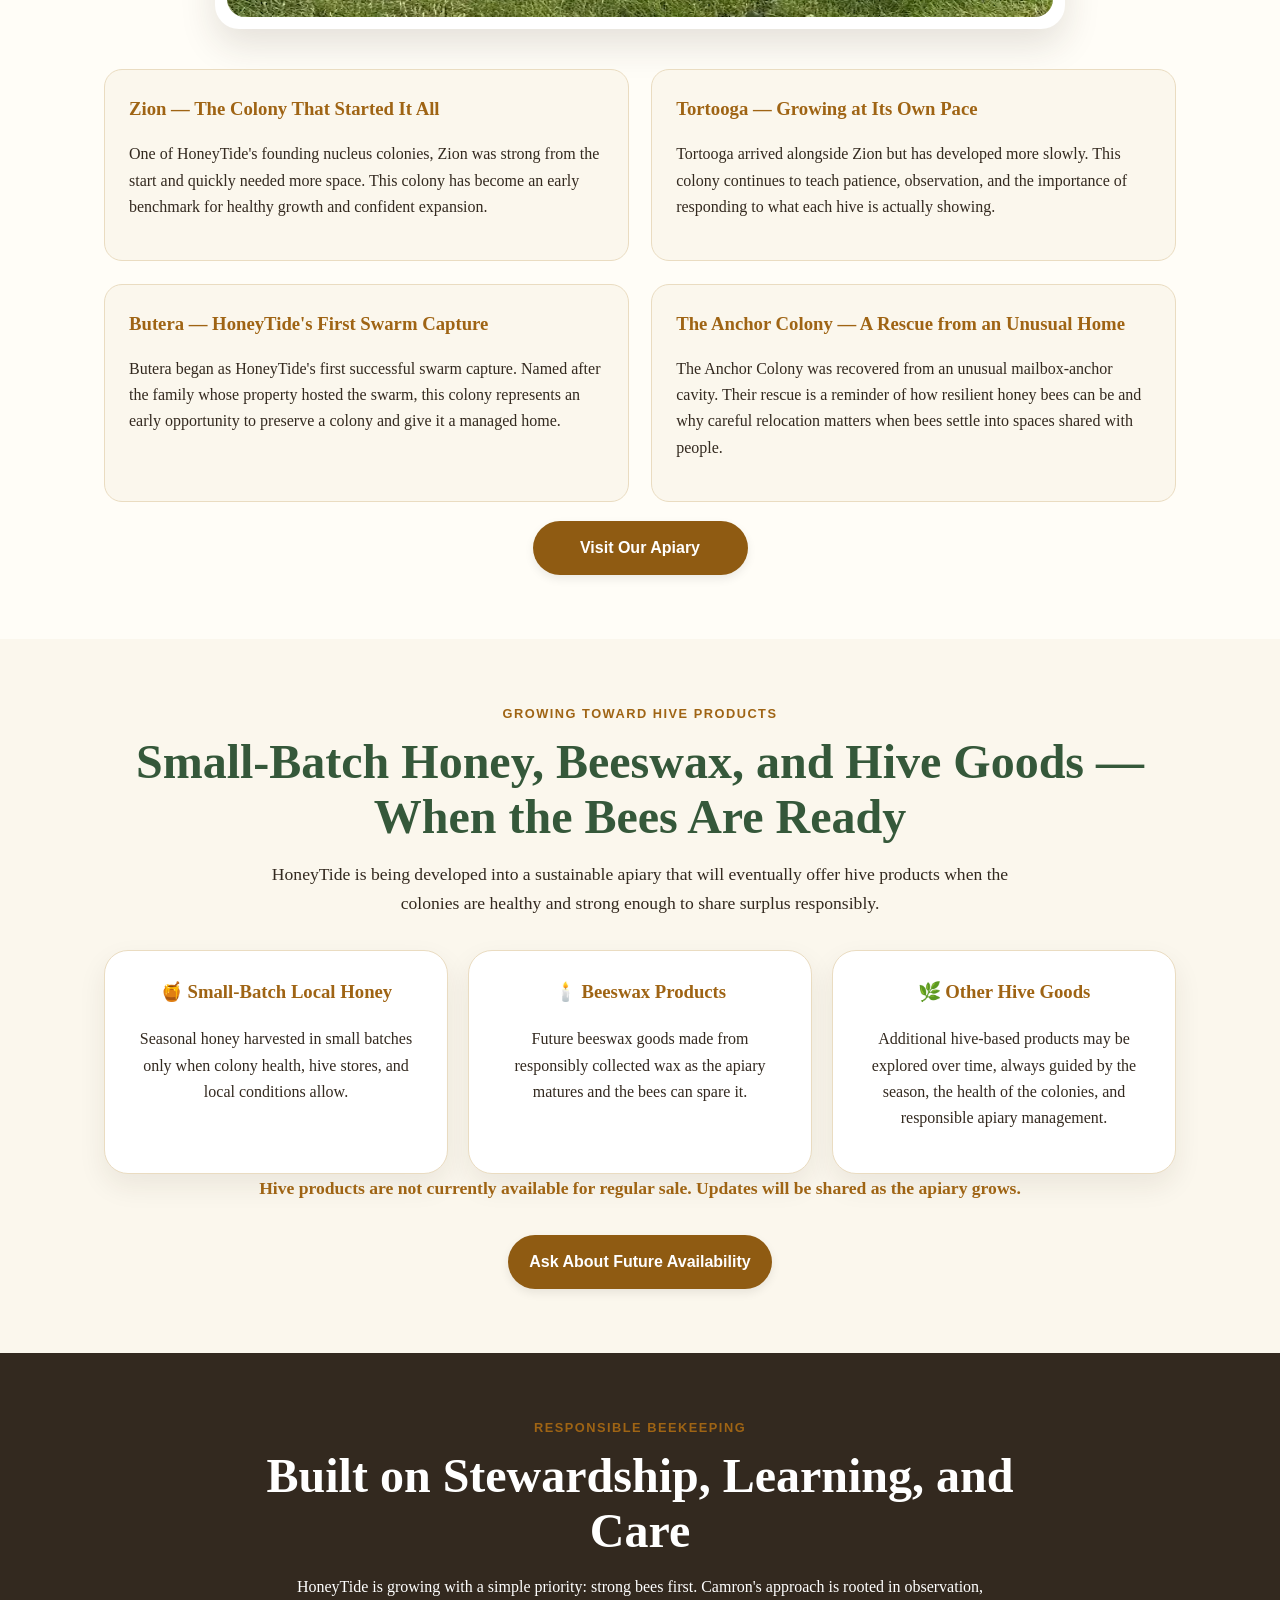
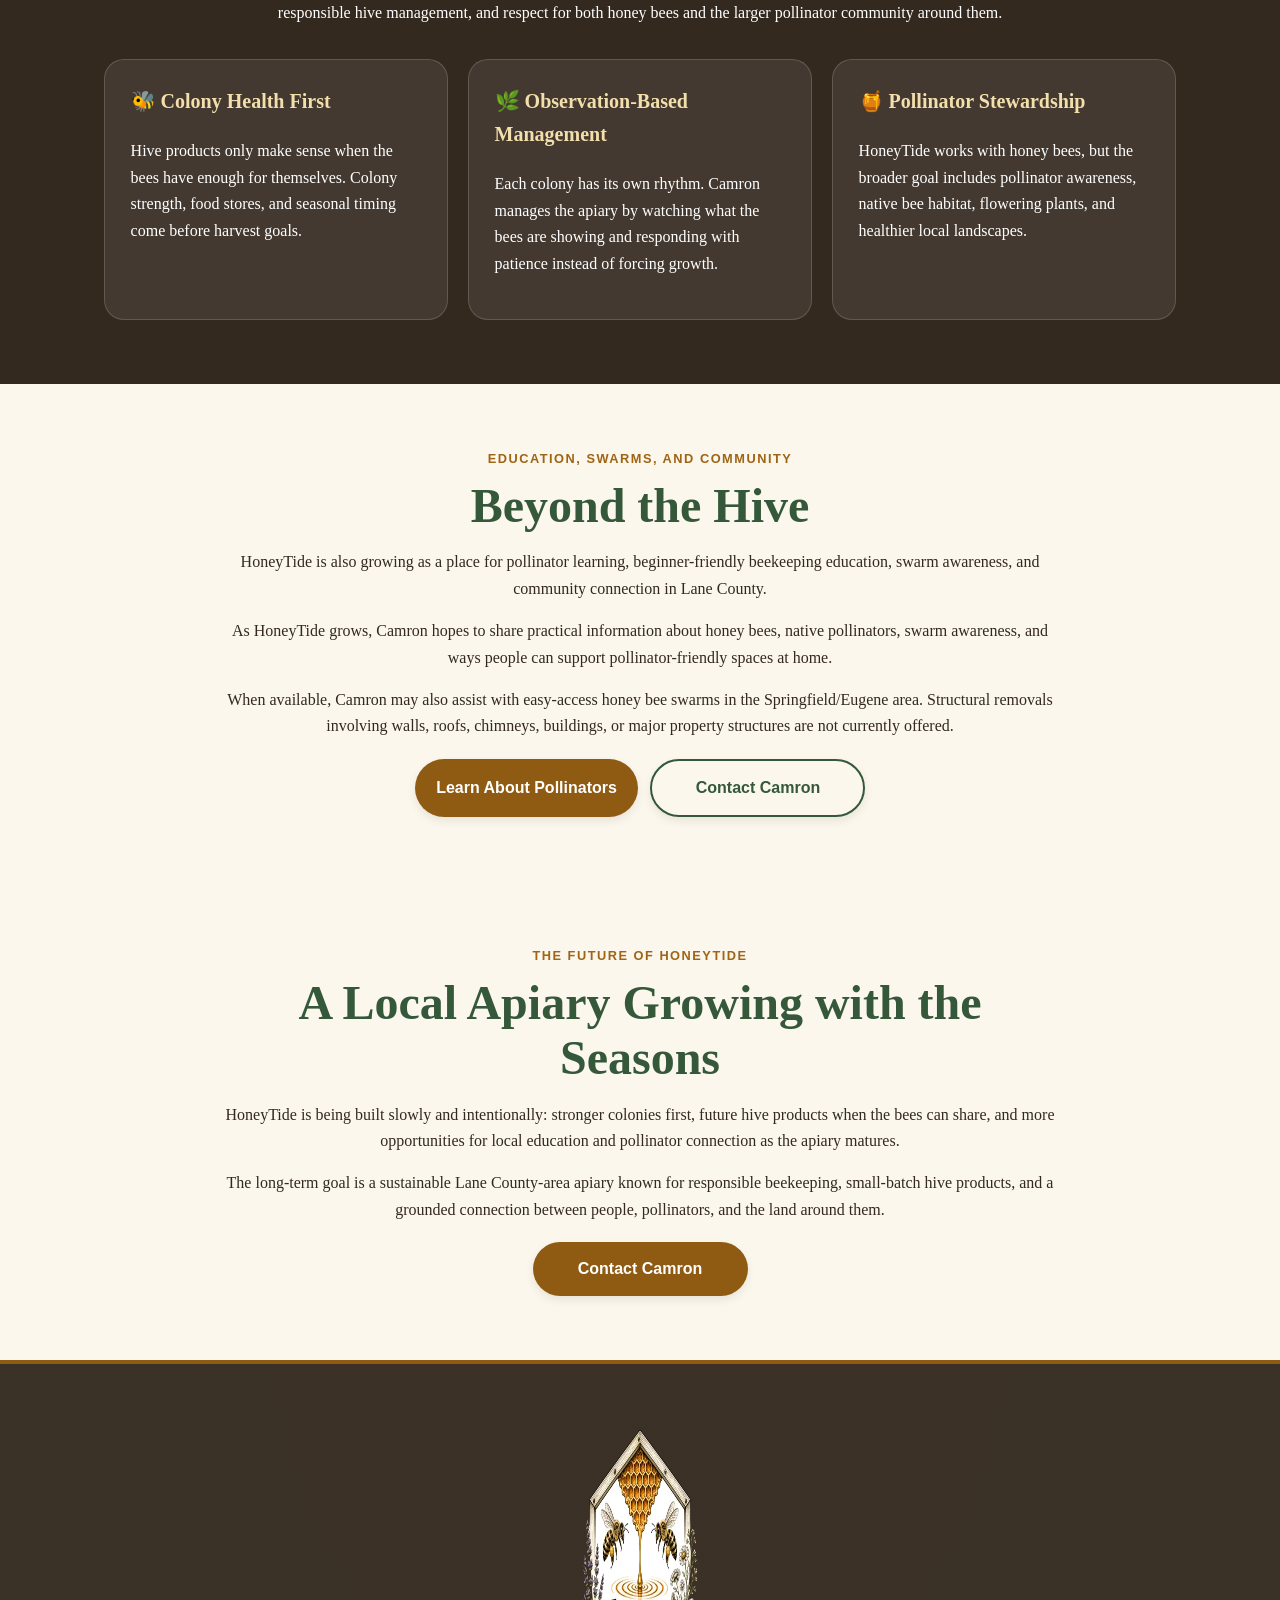
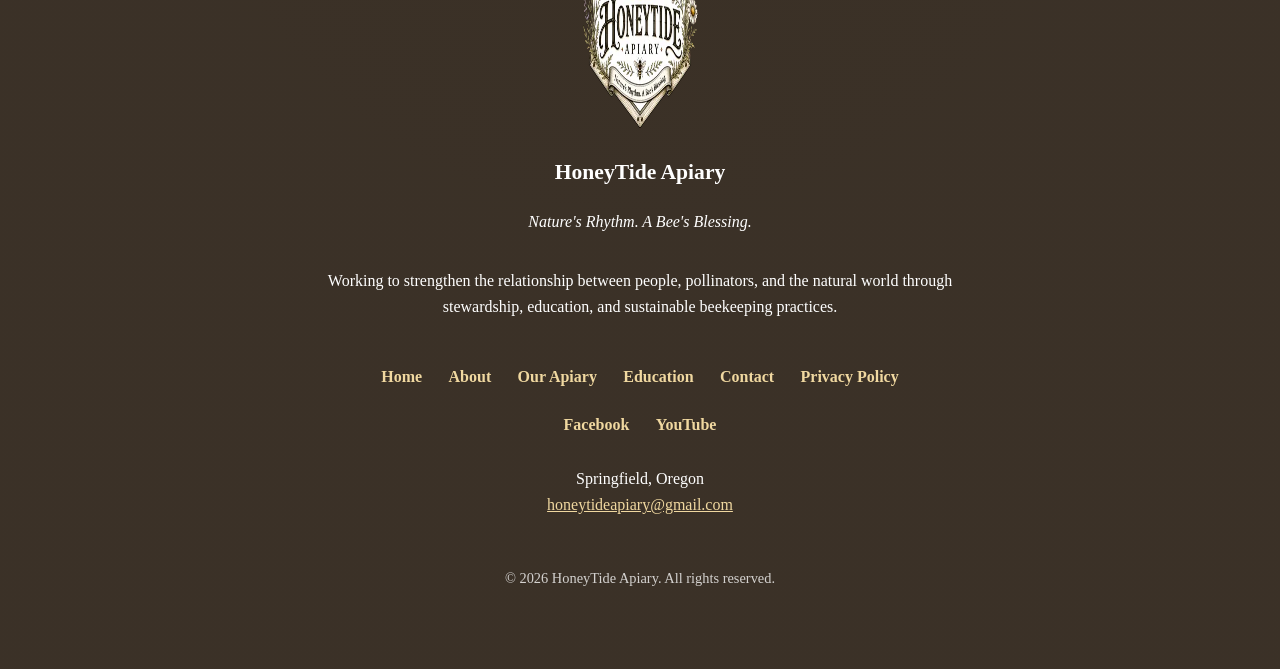
==== commit dcbf48ec: "Optimize website image assets and reduce contact hero load" ====
--- a/index.html
+++ b/index.html
@@ -60,13 +60,16 @@
 
   <div class="hero-content">
 
-    <img class="hero-logo"
-         src="images/hero-logo.png"
-         alt="HoneyTide Apiary Logo"
-         width="2000"
-         height="2000"
-         loading="eager"
-         decoding="async">
+    <picture>
+      <source srcset="images/hero-logo-1000.webp" type="image/webp">
+      <img class="hero-logo"
+           src="images/hero-logo.png"
+           alt="HoneyTide Apiary Logo"
+           width="1000"
+           height="1000"
+           loading="eager"
+           decoding="async">
+    </picture>
 
     <div class="eyebrow">
       Springfield/Eugene, Oregon
@@ -111,7 +114,10 @@
 <section>
   <div class="two-column">
     <div class="image-card">
-      <img src="images/camron-fieldwork.jpg" alt="Camron Purdum working with bees in the field" width="1200" height="1600" loading="lazy" decoding="async">
+      <picture>
+        <source srcset="images/camron-fieldwork-900.webp" type="image/webp">
+        <img src="images/camron-fieldwork.jpg" alt="Camron Purdum working with bees in the field" width="900" height="1200" loading="lazy" decoding="async">
+      </picture>
     </div>
 
     <div class="text-block">
@@ -162,7 +168,10 @@
     </p>
 
     <div class="hero-apiary-image">
-      <img src="images/swarm-capture.jpg" alt="HoneyTide swarm capture work" width="683" height="910" loading="lazy" decoding="async">
+      <picture>
+        <source srcset="images/swarm-capture-683.webp" type="image/webp">
+        <img src="images/swarm-capture.jpg" alt="HoneyTide swarm capture work" width="683" height="910" loading="lazy" decoding="async">
+      </picture>
     </div>
 
     <div class="colony-list">
@@ -349,7 +358,7 @@
 
 <footer>
   <a href="index.html" aria-label="HoneyTide Apiary home">
-    <img src="images/logo.png" alt="HoneyTide Apiary logo" width="1000" height="1000" loading="lazy" decoding="async">
+    <img src="images/logo-300.webp" alt="HoneyTide Apiary logo" width="300" height="300" loading="lazy" decoding="async">
   </a>
 
   <h2 class="footer-title">HoneyTide Apiary</h2>
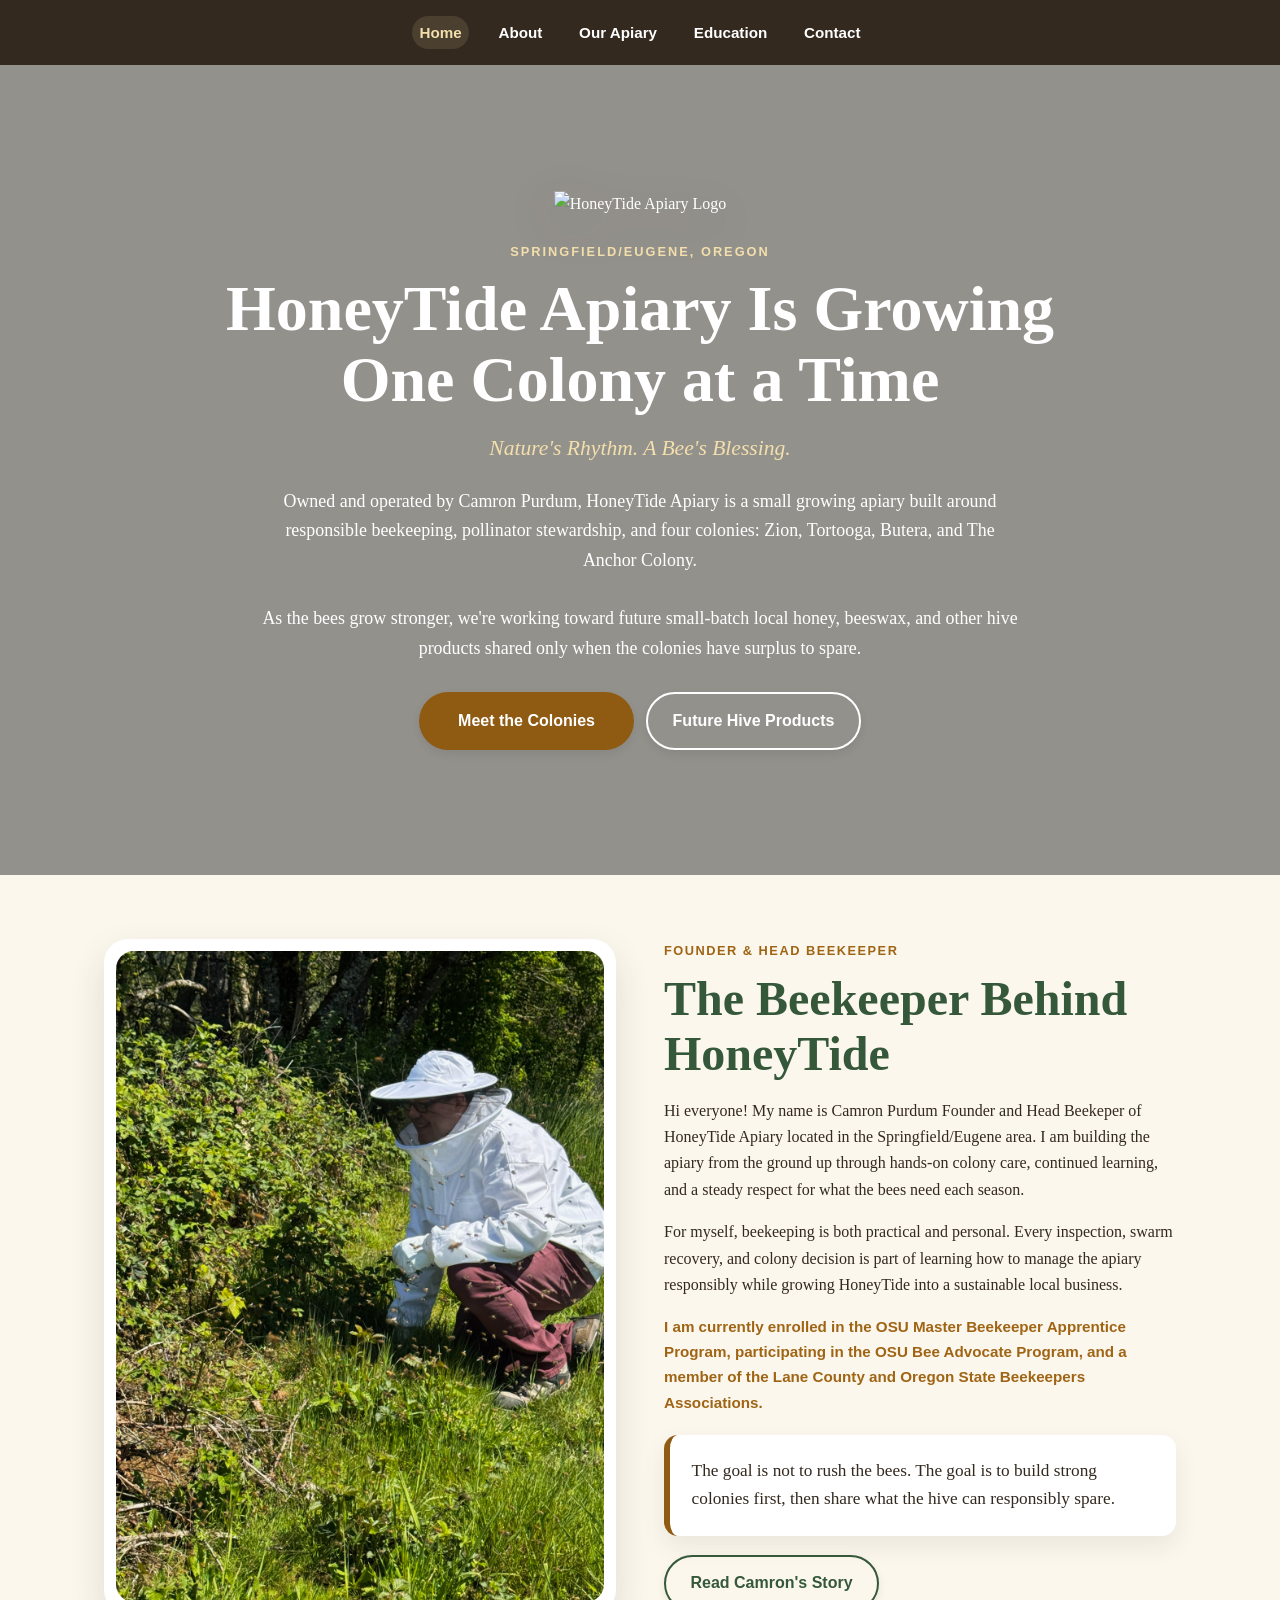
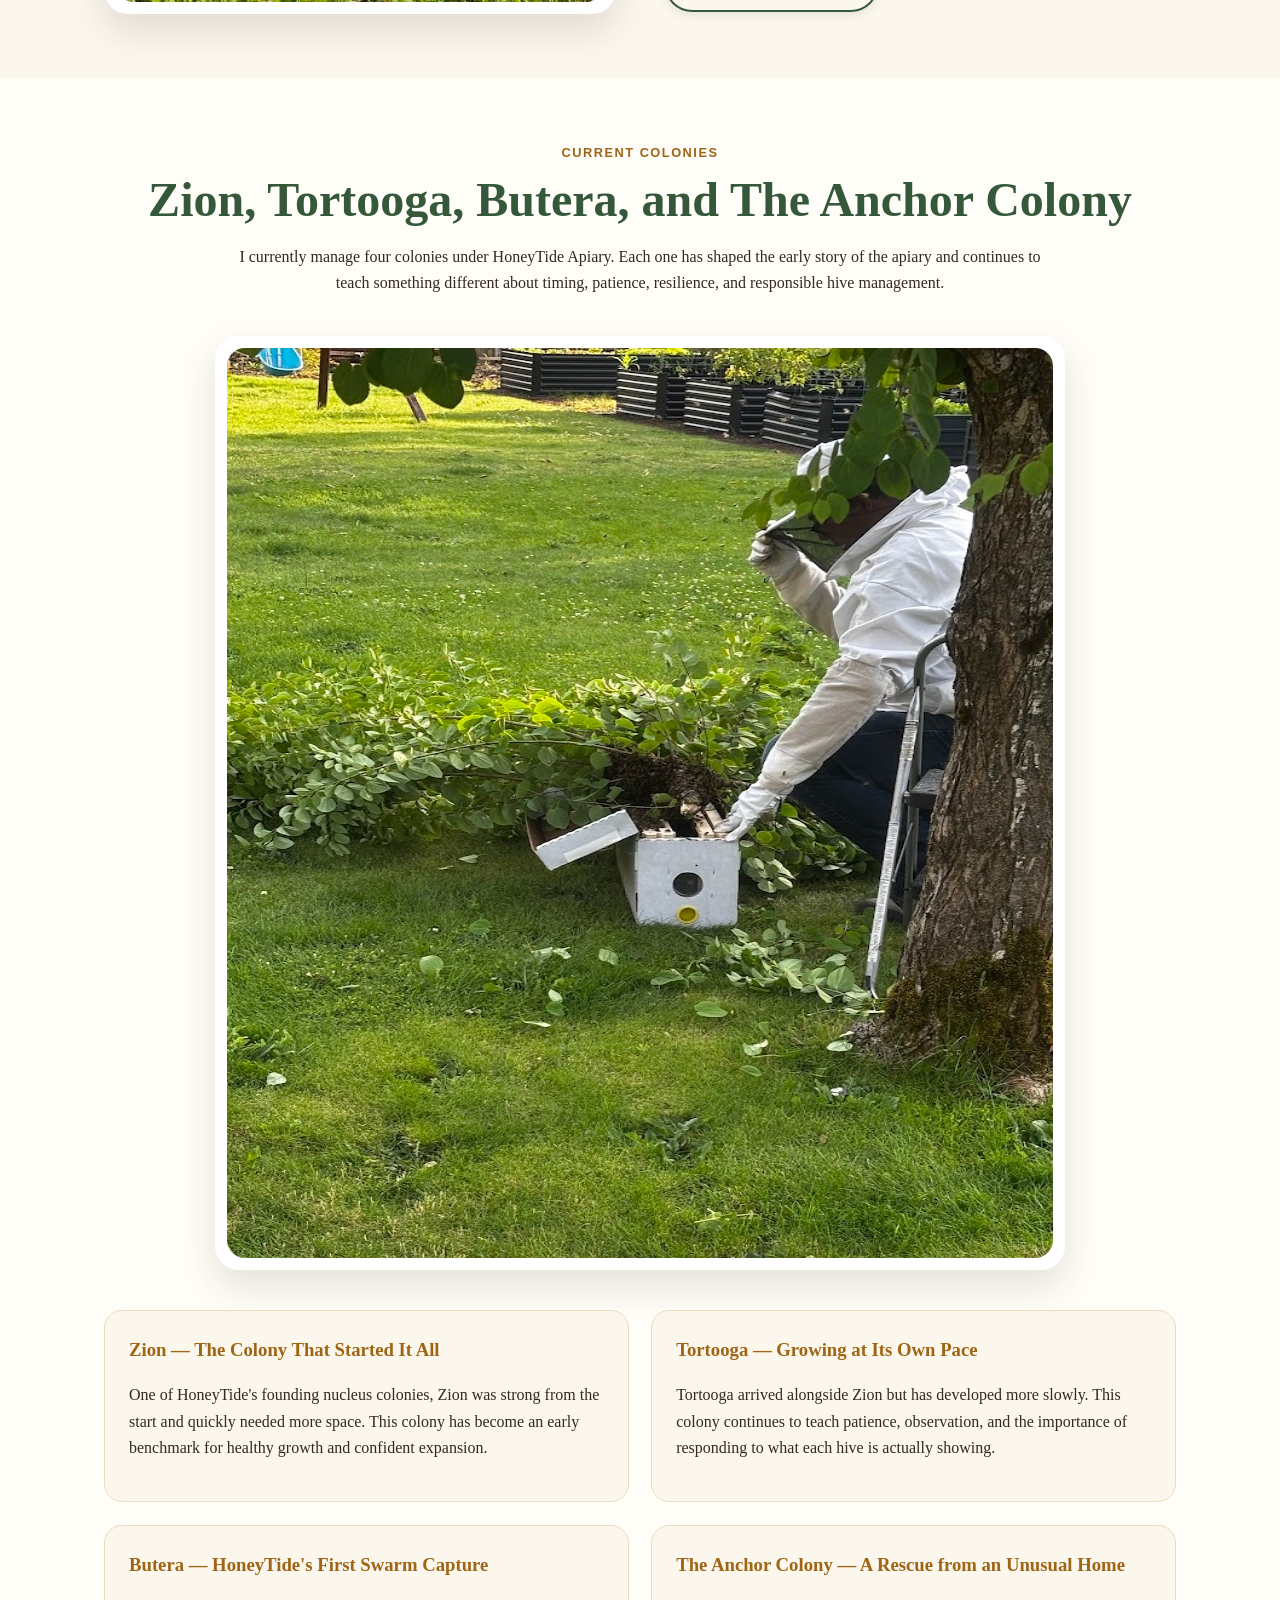
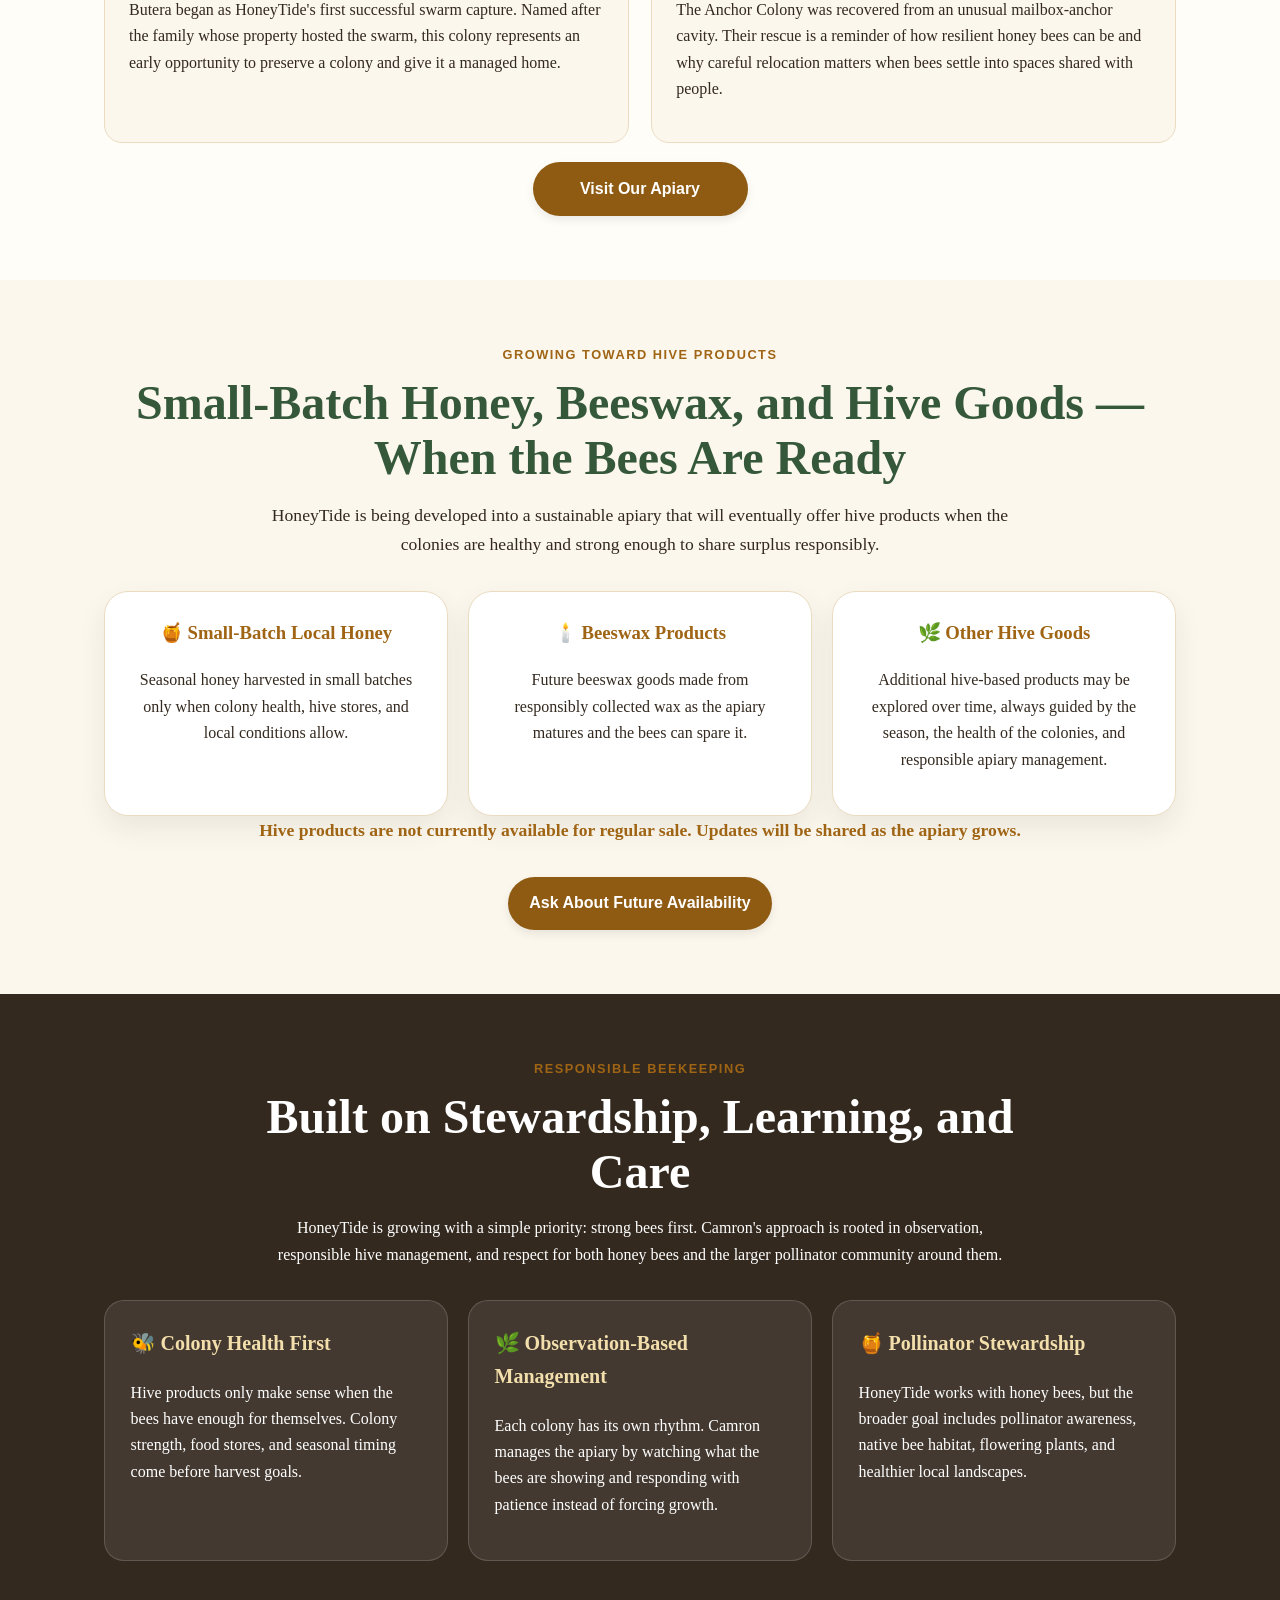
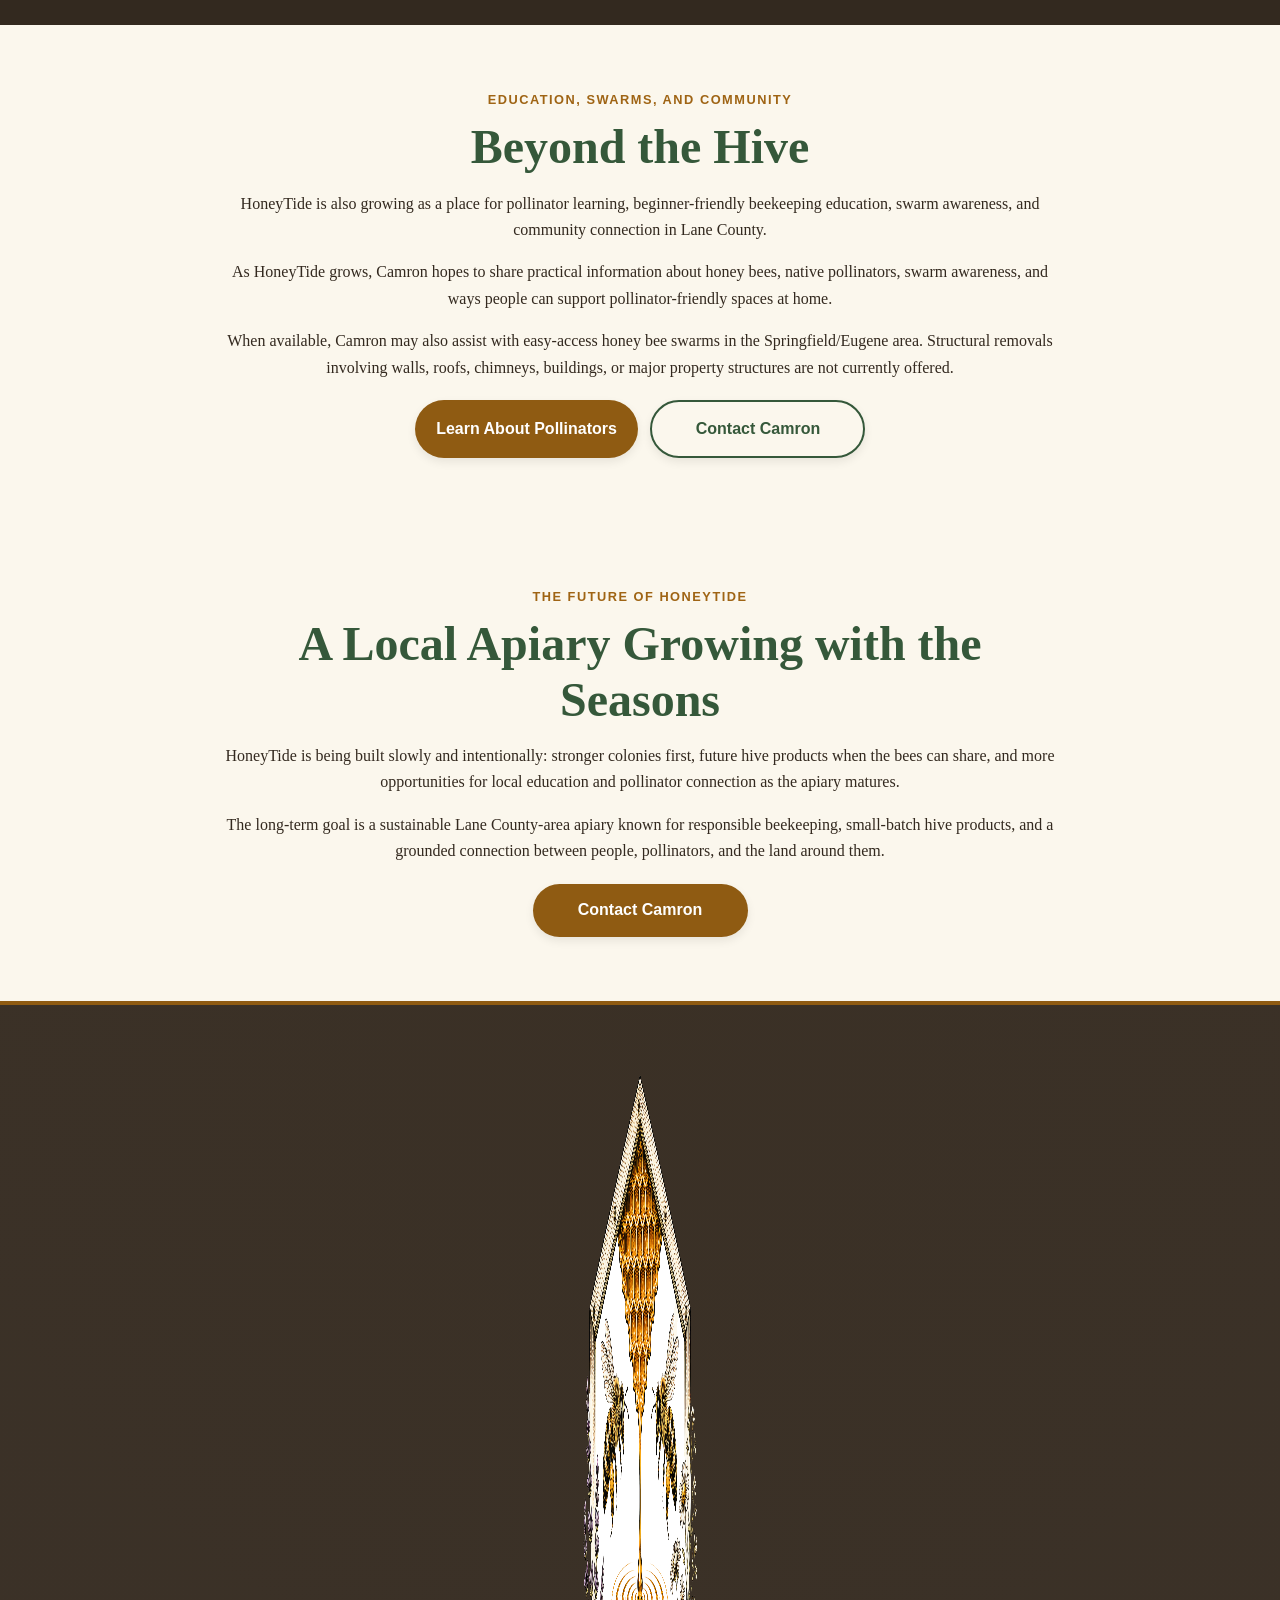
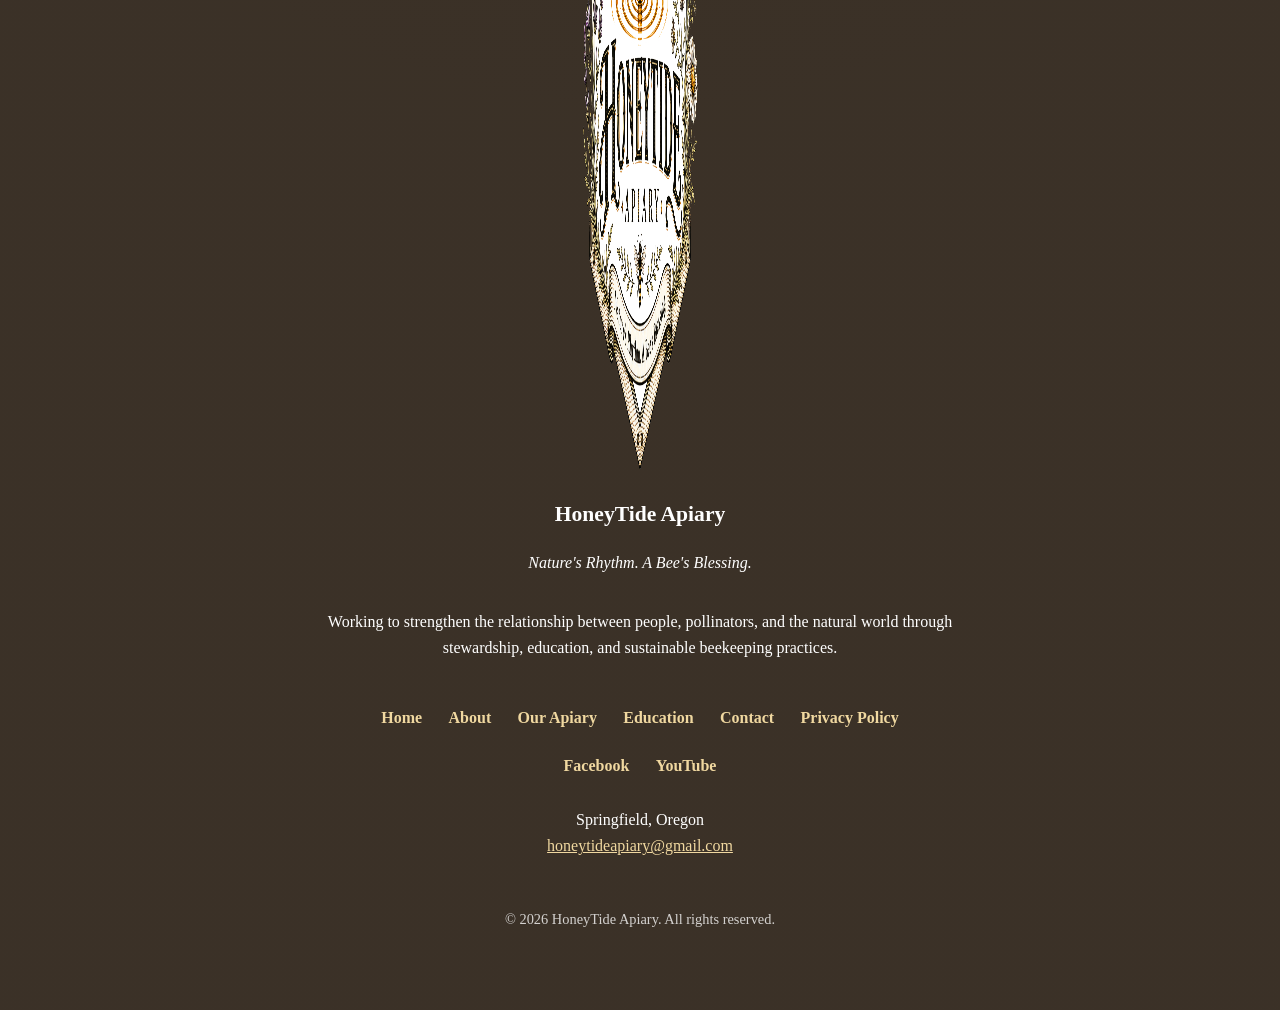
==== commit 5bb1b58d: "Revert "Optimize website image assets and reduce contact hero load" This reverts commit dcbf48ece919" ====
--- a/index.html
+++ b/index.html
@@ -60,16 +60,13 @@
 
   <div class="hero-content">
 
-    <picture>
-      <source srcset="images/hero-logo-1000.webp" type="image/webp">
-      <img class="hero-logo"
-           src="images/hero-logo.png"
-           alt="HoneyTide Apiary Logo"
-           width="1000"
-           height="1000"
-           loading="eager"
-           decoding="async">
-    </picture>
+    <img class="hero-logo"
+         src="images/hero-logo.png"
+         alt="HoneyTide Apiary Logo"
+         width="2000"
+         height="2000"
+         loading="eager"
+         decoding="async">
 
     <div class="eyebrow">
       Springfield/Eugene, Oregon
@@ -114,10 +111,7 @@
 <section>
   <div class="two-column">
     <div class="image-card">
-      <picture>
-        <source srcset="images/camron-fieldwork-900.webp" type="image/webp">
-        <img src="images/camron-fieldwork.jpg" alt="Camron Purdum working with bees in the field" width="900" height="1200" loading="lazy" decoding="async">
-      </picture>
+      <img src="images/camron-fieldwork.jpg" alt="Camron Purdum working with bees in the field" width="1200" height="1600" loading="lazy" decoding="async">
     </div>
 
     <div class="text-block">
@@ -168,10 +162,7 @@
     </p>
 
     <div class="hero-apiary-image">
-      <picture>
-        <source srcset="images/swarm-capture-683.webp" type="image/webp">
-        <img src="images/swarm-capture.jpg" alt="HoneyTide swarm capture work" width="683" height="910" loading="lazy" decoding="async">
-      </picture>
+      <img src="images/swarm-capture.jpg" alt="HoneyTide swarm capture work" width="683" height="910" loading="lazy" decoding="async">
     </div>
 
     <div class="colony-list">
@@ -358,7 +349,7 @@
 
 <footer>
   <a href="index.html" aria-label="HoneyTide Apiary home">
-    <img src="images/logo-300.webp" alt="HoneyTide Apiary logo" width="300" height="300" loading="lazy" decoding="async">
+    <img src="images/logo.png" alt="HoneyTide Apiary logo" width="1000" height="1000" loading="lazy" decoding="async">
   </a>
 
   <h2 class="footer-title">HoneyTide Apiary</h2>
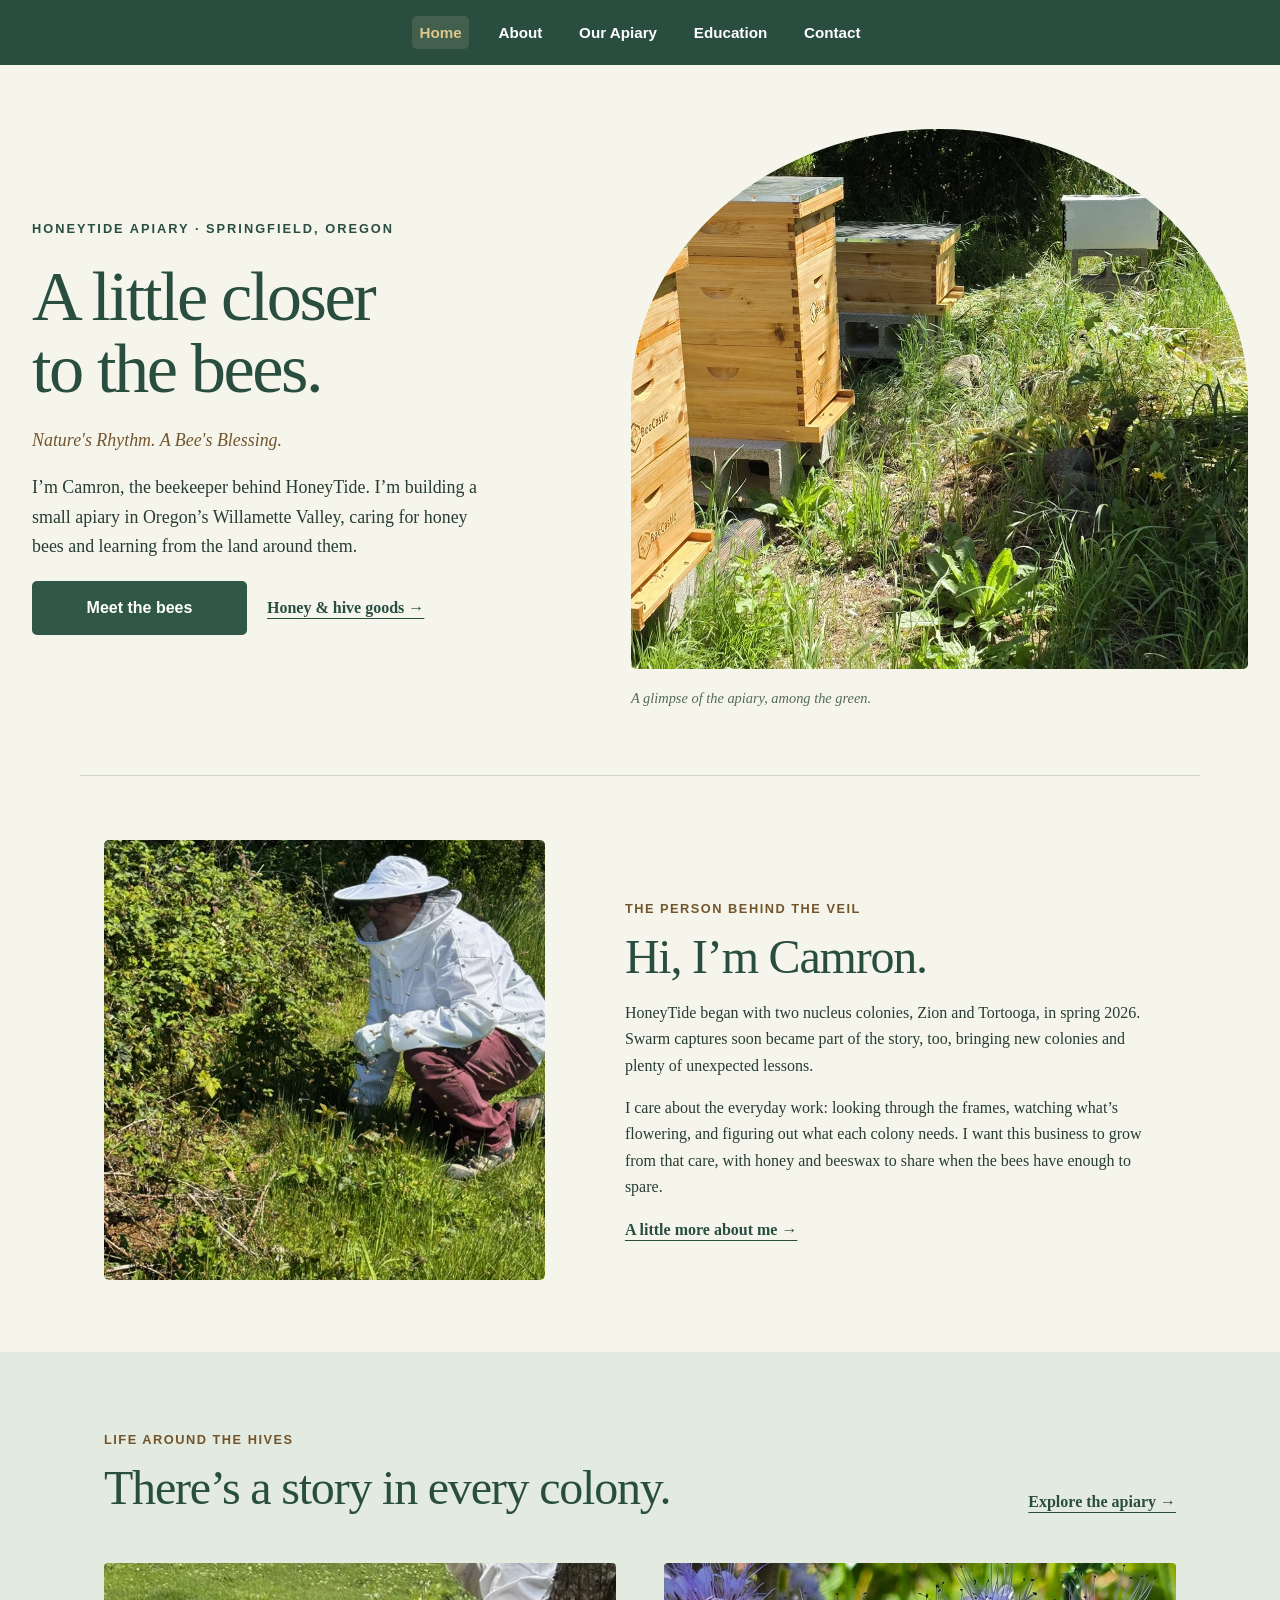
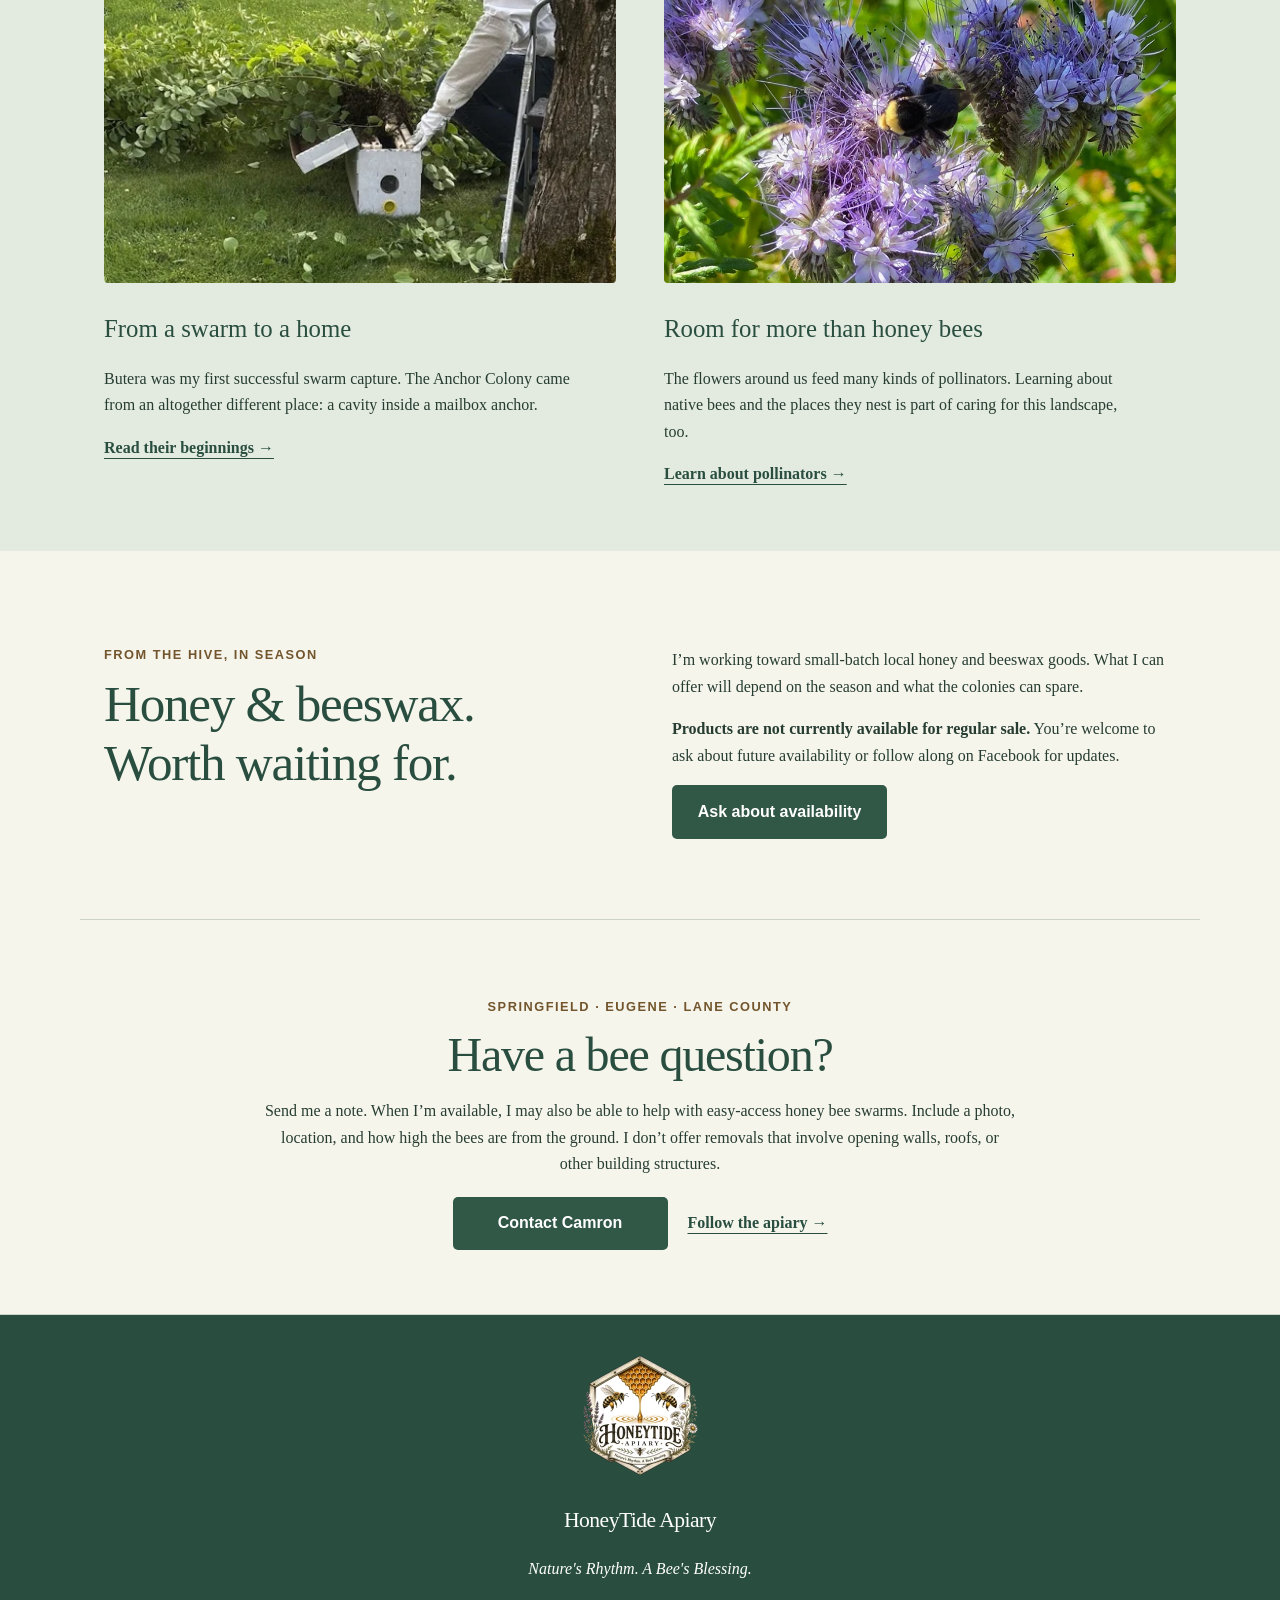
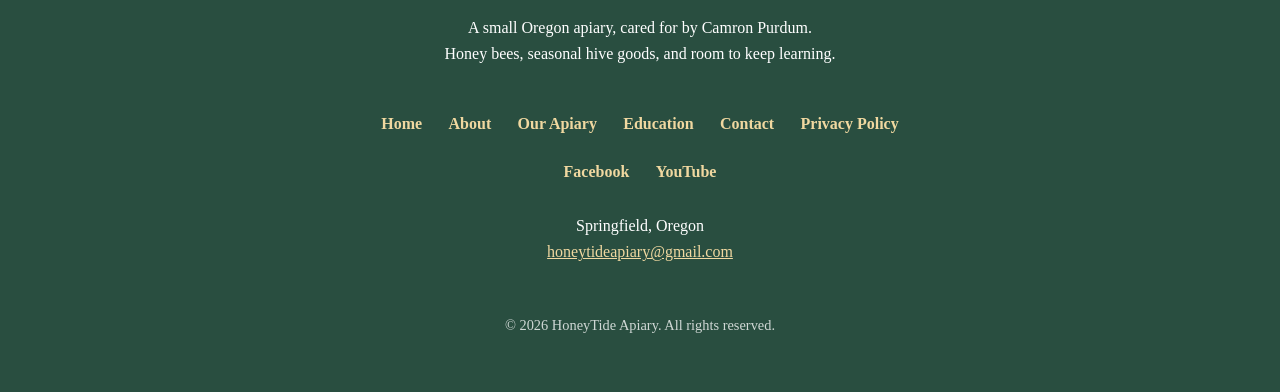
==== commit 6e8e8dbb: "Introduce nature-first palette and photographic homepage preview" ====
--- a/index.html
+++ b/index.html
@@ -50,317 +50,61 @@
 </nav>
 
 <main id="main-content">
-<header class="hero">
-
-  <video class="hero-video" autoplay muted loop playsinline aria-hidden="true">
-    <source src="images/hive-entrance-hero.mp4" type="video/mp4">
-  </video>
-
-  <div class="hero-overlay"></div>
-
-  <div class="hero-content">
-
-    <img class="hero-logo"
-         src="images/hero-logo.png"
-         alt="HoneyTide Apiary Logo"
-         width="2000"
-         height="2000"
-         loading="eager"
-         decoding="async">
-
-    <div class="eyebrow">
-      Springfield/Eugene, Oregon
-    </div>
-
-    <h1>
-      HoneyTide Apiary Is Growing One Colony at a Time
-    </h1>
-
-    <div class="slogan">
-      Nature's Rhythm. A Bee's Blessing.
-    </div>
-
-    <p>
-      Owned and operated by Camron Purdum, HoneyTide Apiary is a small growing
-      apiary built around responsible beekeeping, pollinator stewardship, and
-      four colonies: Zion, Tortooga, Butera, and The Anchor Colony.
-    </p>
-
-    <p>
-      As the bees grow stronger, we're working toward future small-batch
-      local honey, beeswax, and other hive products shared only when the
-      colonies have surplus to spare.
-    </p>
-
+<header class="home-intro">
+  <div class="home-intro-copy">
+    <p class="eyebrow">HoneyTide Apiary · Springfield, Oregon</p>
+    <h1>A little closer<br>to the bees.</h1>
+    <p class="slogan">Nature's Rhythm. A Bee's Blessing.</p>
+    <p>I’m Camron, the beekeeper behind HoneyTide. I’m building a small apiary in Oregon’s Willamette Valley, caring for honey bees and learning from the land around them.</p>
     <div class="button-row">
-      <a class="button button-primary"
-         href="apiary.html">
-         Meet the Colonies
-      </a>
-
-      <a class="button button-secondary hero-button"
-         href="#future-hive-products">
-         Future Hive Products
-      </a>
-    </div>
-
-  </div>
-
-</header>
-
-<section>
-  <div class="two-column">
-    <div class="image-card">
-      <img src="images/camron-fieldwork.jpg" alt="Camron Purdum working with bees in the field" width="1200" height="1600" loading="lazy" decoding="async">
-    </div>
-
-    <div class="text-block">
-      <div class="section-kicker">Founder &amp; Head Beekeeper</div>
-      <h2>The Beekeeper Behind HoneyTide</h2>
-
-      <p>
-        Hi everyone! My name is Camron Purdum Founder and Head Beekeper of HoneyTide Apiary located in the Springfield/Eugene
-        area. I am building the apiary from the ground up through hands-on colony
-        care, continued learning, and a steady respect for what the bees need each
-        season.
-      </p>
-
-      <p>
-        For myself, beekeeping is both practical and personal. Every inspection,
-        swarm recovery, and colony decision is part of learning how to manage the
-        apiary responsibly while growing HoneyTide into a sustainable local business.
-      </p>
-
-      <p class="credential-note">
-        I am currently enrolled in the OSU Master Beekeeper Apprentice Program,
-        participating in the OSU Bee Advocate Program, and a member of the
-        Lane County and Oregon State Beekeepers Associations.
-      </p>
-
-      <div class="quote-box">
-        The goal is not to rush the bees. The goal is to build strong colonies
-        first, then share what the hive can responsibly spare.
-      </div>
-
-      <div class="button-row section-button-row">
-        <a class="button button-secondary" href="about.html">Read Camron's Story</a>
-      </div>
+      <a class="button button-primary" href="apiary.html">Meet the bees</a>
+      <a class="text-link" href="#future-hive-products">Honey &amp; hive goods →</a>
     </div>
   </div>
-</section>
-
-<section class="apiary">
-  <div class="apiary-inner">
-
-    <div class="section-kicker">Current Colonies</div>
-    <h2>Zion, Tortooga, Butera, and The Anchor Colony</h2>
-
-    <p class="section-intro">
-      I currently manage four colonies under HoneyTide Apiary. Each one has
-      shaped the early story of the apiary and continues to teach something
-      different about timing, patience, resilience, and responsible hive management.
-    </p>
-
-    <div class="hero-apiary-image">
-      <img src="images/swarm-capture.jpg" alt="HoneyTide swarm capture work" width="683" height="910" loading="lazy" decoding="async">
-    </div>
-
-    <div class="colony-list">
-      <div class="colony">
-        <h3>Zion — The Colony That Started It All</h3>
-        <p>
-          One of HoneyTide's founding nucleus colonies, Zion was strong from the
-          start and quickly needed more space. This colony has become an early
-          benchmark for healthy growth and confident expansion.
-        </p>
-      </div>
-
-      <div class="colony">
-        <h3>Tortooga — Growing at Its Own Pace</h3>
-        <p>
-          Tortooga arrived alongside Zion but has developed more slowly. This
-          colony continues to teach patience, observation, and the importance of
-          responding to what each hive is actually showing.
-        </p>
-      </div>
-
-      <div class="colony">
-        <h3>Butera — HoneyTide's First Swarm Capture</h3>
-        <p>
-          Butera began as HoneyTide's first successful swarm capture. Named after
-          the family whose property hosted the swarm, this colony represents an
-          early opportunity to preserve a colony and give it a managed home.
-        </p>
-      </div>
-
-      <div class="colony">
-        <h3>The Anchor Colony — A Rescue from an Unusual Home</h3>
-        <p>
-          The Anchor Colony was recovered from an unusual mailbox-anchor cavity.
-          Their rescue is a reminder of how resilient honey bees can be and why
-          careful relocation matters when bees settle into spaces shared with people.
-        </p>
-      </div>
-    </div>
-
-    <div class="button-row">
-      <a class="button button-primary" href="apiary.html">Visit Our Apiary</a>
-    </div>
-
+  <figure class="home-intro-photo">
+    <img src="images/apiary-lineup-web.webp" alt="Wooden HoneyTide hives surrounded by grass and trees" width="1600" height="1073" fetchpriority="high" decoding="async">
+    <figcaption>A glimpse of the apiary, among the green.</figcaption>
+  </figure>
+</header>
+<section class="beekeeper-section">
+  <figure><img src="images/camron-fieldwork-web.webp" alt="Camron working with bees in the field" width="675" height="900" loading="lazy" decoding="async"></figure>
+  <div>
+    <p class="section-kicker">The person behind the veil</p>
+    <h2>Hi, I’m Camron.</h2>
+    <p>HoneyTide began with two nucleus colonies, Zion and Tortooga, in spring 2026. Swarm captures soon became part of the story, too, bringing new colonies and plenty of unexpected lessons.</p>
+    <p>I care about the everyday work: looking through the frames, watching what’s flowering, and figuring out what each colony needs. I want this business to grow from that care, with honey and beeswax to share when the bees have enough to spare.</p>
+    <a class="text-link" href="about.html">A little more about me →</a>
   </div>
 </section>
-
-<section class="products-preview" id="future-hive-products">
-  <div class="section-kicker">Growing Toward Hive Products</div>
-
-  <h2>Small-Batch Honey, Beeswax, and Hive Goods — When the Bees Are Ready</h2>
-
-  <p>
-    HoneyTide is being developed into a sustainable apiary that will eventually
-    offer hive products when the colonies are healthy and strong enough to share
-    surplus responsibly.
-  </p>
-
-  <div class="product-preview-grid">
-    <div class="product-preview-card">
-      <h3>🍯 Small-Batch Local Honey</h3>
-      <p>
-        Seasonal honey harvested in small batches only when colony health, hive
-        stores, and local conditions allow.
-      </p>
-    </div>
-
-    <div class="product-preview-card">
-      <h3>🕯️ Beeswax Products</h3>
-      <p>
-        Future beeswax goods made from responsibly collected wax as the apiary
-        matures and the bees can spare it.
-      </p>
-    </div>
-
-    <div class="product-preview-card">
-      <h3>🌿 Other Hive Goods</h3>
-      <p>
-        Additional hive-based products may be explored over time, always guided
-        by the season, the health of the colonies, and responsible apiary management.
-      </p>
-    </div>
-  </div>
-
-  <p class="products-note">
-    Hive products are not currently available for regular sale. Updates will be
-    shared as the apiary grows.
-  </p>
-
-  <div class="button-row">
-    <a class="button button-primary" href="contact.html">Ask About Future Availability</a>
+<section class="field-section">
+  <div class="field-heading"><div><p class="section-kicker">Life around the hives</p><h2>There’s a story in every colony.</h2></div><a class="text-link" href="apiary.html">Explore the apiary →</a></div>
+  <div class="field-grid">
+    <article><img src="images/swarm-capture-web.webp" alt="A HoneyTide swarm capture" width="525" height="700" loading="lazy" decoding="async"><h3>From a swarm to a home</h3><p>Butera was my first successful swarm capture. The Anchor Colony came from an altogether different place: a cavity inside a mailbox anchor.</p><a class="text-link" href="apiary.html">Read their beginnings →</a></article>
+    <article><img src="images/bumble1-web.webp" alt="A bumblebee visiting purple flowers" width="900" height="553" loading="lazy" decoding="async"><h3>Room for more than honey bees</h3><p>The flowers around us feed many kinds of pollinators. Learning about native bees and the places they nest is part of caring for this landscape, too.</p><a class="text-link" href="education.html">Learn about pollinators →</a></article>
   </div>
 </section>
-
-<section class="pillars">
-  <div class="pillars-inner">
-    <div class="pillars-intro">
-      <div class="section-kicker">Responsible Beekeeping</div>
-      <h2>Built on Stewardship, Learning, and Care</h2>
-      <p>
-        HoneyTide is growing with a simple priority: strong bees first. Camron's
-        approach is rooted in observation, responsible hive management, and respect
-        for both honey bees and the larger pollinator community around them.
-      </p>
-    </div>
-
-    <div class="pillar-grid">
-      <div class="pillar-card">
-        <h3>🐝 Colony Health First</h3>
-        <p>
-          Hive products only make sense when the bees have enough for themselves.
-          Colony strength, food stores, and seasonal timing come before harvest goals.
-        </p>
-      </div>
-
-      <div class="pillar-card">
-        <h3>🌿 Observation-Based Management</h3>
-        <p>
-          Each colony has its own rhythm. Camron manages the apiary by watching
-          what the bees are showing and responding with patience instead of forcing growth.
-        </p>
-      </div>
-
-      <div class="pillar-card">
-        <h3>🍯 Pollinator Stewardship</h3>
-        <p>
-          HoneyTide works with honey bees, but the broader goal includes pollinator
-          awareness, native bee habitat, flowering plants, and healthier local landscapes.
-        </p>
-      </div>
-    </div>
-  </div>
+<section class="hive-goods" id="future-hive-products">
+  <div><p class="section-kicker">From the hive, in season</p><h2>Honey &amp; beeswax.<br>Worth waiting for.</h2></div>
+  <div><p>I’m working toward small-batch local honey and beeswax goods. What I can offer will depend on the season and what the colonies can spare.</p><p><strong>Products are not currently available for regular sale.</strong> You’re welcome to ask about future availability or follow along on Facebook for updates.</p><a class="button button-primary" href="mailto:honeytideapiary@gmail.com?subject=Honey%20and%20hive%20goods">Ask about availability</a></div>
 </section>
-
-<section class="beyond-hive">
-  <div class="section-kicker">Education, Swarms, and Community</div>
-  <h2>Beyond the Hive</h2>
-
-  <p>
-    HoneyTide is also growing as a place for pollinator learning, beginner-friendly
-    beekeeping education, swarm awareness, and community connection in Lane County.
-  </p>
-
-  <p>
-    As HoneyTide grows, Camron hopes to share practical information about honey bees,
-    native pollinators, swarm awareness, and ways people can support pollinator-friendly
-    spaces at home.
-  </p>
-
-  <p>
-    When available, Camron may also assist with easy-access honey bee swarms in the
-    Springfield/Eugene area. Structural removals involving walls, roofs, chimneys,
-    buildings, or major property structures are not currently offered.
-  </p>
-
-  <div class="button-row">
-    <a class="button button-primary" href="education.html">Learn About Pollinators</a>
-    <a class="button button-secondary" href="contact.html">Contact Camron</a>
-  </div>
+<section class="home-contact">
+  <p class="section-kicker">Springfield · Eugene · Lane County</p>
+  <h2>Have a bee question?</h2>
+  <p>Send me a note. When I’m available, I may also be able to help with easy-access honey bee swarms. Include a photo, location, and how high the bees are from the ground. I don’t offer removals that involve opening walls, roofs, or other building structures.</p>
+  <div class="button-row"><a class="button button-primary" href="contact.html">Contact Camron</a><a class="text-link" href="https://www.facebook.com/HoneyTideApiary" target="_blank" rel="noopener noreferrer">Follow the apiary →</a></div>
 </section>
-
-<section class="vision">
-  <div class="section-kicker">The Future of HoneyTide</div>
-  <h2>A Local Apiary Growing with the Seasons</h2>
-
-  <p>
-    HoneyTide is being built slowly and intentionally: stronger colonies first,
-    future hive products when the bees can share, and more opportunities for local
-    education and pollinator connection as the apiary matures.
-  </p>
-
-  <p>
-    The long-term goal is a sustainable Lane County-area apiary known for
-    responsible beekeeping, small-batch hive products, and a grounded connection
-    between people, pollinators, and the land around them.
-  </p>
-
-  <div class="button-row">
-    <a class="button button-primary" href="contact.html">Contact Camron</a>
-  </div>
-</section>
-
 </main>
 
 <footer>
   <a href="index.html" aria-label="HoneyTide Apiary home">
-    <img src="images/logo.png" alt="HoneyTide Apiary logo" width="1000" height="1000" loading="lazy" decoding="async">
+    <img src="images/logo-web.webp" alt="HoneyTide Apiary logo" width="240" height="240" loading="lazy" decoding="async">
   </a>
 
   <h2 class="footer-title">HoneyTide Apiary</h2>
 
   <p><em>Nature's Rhythm. A Bee's Blessing.</em></p>
 
-  <p class="footer-mission">
-    Working to strengthen the relationship between people,
-    pollinators, and the natural world through stewardship,
-    education, and sustainable beekeeping practices.
-  </p>
+  <p class="footer-mission">A small Oregon apiary, cared for by Camron Purdum.<br>Honey bees, seasonal hive goods, and room to keep learning.</p>
 
   <div class="footer-links" aria-label="Footer navigation">
     <a href="index.html" aria-current="page">Home</a>
--- a/css/style.css
+++ b/css/style.css
@@ -1,12 +1,12 @@
 :root {
-  --honey: #8f5b12;
-  --deep-honey: #9f6414;
-  --forest: #35583a;
-  --earth: #33291f;
-  --cream: #fbf7ed;
+  --honey: #315747;
+  --deep-honey: #72552c;
+  --forest: #294e40;
+  --earth: #273d32;
+  --cream: #f6f5ec;
   --white: #ffffff;
-  --soft-gold: #f3dfac;
-  --border: #eadcc1;
+  --soft-gold: #dfc68b;
+  --border: #cbd5c7;
 }
 
 * {
@@ -34,7 +34,7 @@
   background: var(--soft-gold);
   color: var(--earth);
   padding: 0.65rem 1rem;
-  border-radius: 999px;
+  border-radius: 5px;
   font-family: Arial, sans-serif;
   font-weight: bold;
   text-decoration: none;
@@ -46,7 +46,7 @@
 }
 
 nav {
-  background: var(--earth);
+  background: var(--forest);
   text-align: center;
   padding: 1rem;
   display: flex;
@@ -62,7 +62,7 @@
   font-weight: bold;
   font-size: 0.95rem;
   padding: 0.25rem 0.45rem;
-  border-radius: 999px;
+  border-radius: 5px;
   transition:
     color 0.25s ease,
     background-color 0.25s ease;
@@ -79,7 +79,8 @@
 
 a:focus-visible,
 button:focus-visible {
-  outline: 3px solid var(--soft-gold);
+  outline: 3px solid #294e40;
+  box-shadow: 0 0 0 6px #f6f5ec;
   outline-offset: 4px;
 }
 
@@ -132,7 +133,7 @@
   justify-content: center;
   min-width: 215px;
   padding: 0.85rem 1.35rem;
-  border-radius: 999px;
+  border-radius: 5px;
   text-decoration: none;
   font-family: Arial, sans-serif;
   font-weight: bold;
@@ -151,7 +152,7 @@
 }
 
 .button:hover {
-  transform: translateY(-3px);
+  transform: none;
   box-shadow: 0 12px 24px rgba(0,0,0,0.15);
 }
 
@@ -220,7 +221,8 @@
 
 footer img {
   width: 120px;
-  max-width: 45vw;
+  max-width: min(120px, 45vw);
+  height: auto;
   margin-bottom: 1rem;
   transition: transform 0.25s ease;
 }
@@ -263,7 +265,7 @@
   text-decoration: none;
   font-weight: 600;
   padding: 0.3rem 0.5rem;
-  border-radius: 999px;
+  border-radius: 5px;
   transition:
     color 0.25s ease,
     background-color 0.25s ease,
@@ -354,8 +356,20 @@
   }
 
   .hero-video,
-  .contact-video,
-  .colony-video {
+  .contact-video {
     display: none;
   }
 }
+
+/* Nature palette: sage for restful surfaces; beeswax only as an accent. */
+:root { --sage: #e3eadf; --moss: #536c53; --beeswax: #dfc68b; }
+footer { background: var(--forest); border-top: 1px solid var(--border); padding: 2.5rem 1.25rem; }
+.footer-mission { max-width: 580px; }
+.button { box-shadow: none; border-radius: 5px; }
+.button-primary:hover { background: #213f33; }
+.section-kicker { color: var(--deep-honey); }
+.pillars .section-kicker, .values .eyebrow { color: var(--beeswax); }
+@media (max-width: 850px) {
+ nav { flex-direction: row; justify-content: center; gap: .2rem .4rem; padding: .65rem; }
+ nav a { padding: .6rem .5rem; }
+}
--- a/css/index.css
+++ b/css/index.css
@@ -1,293 +1,37 @@
-   .hero {
-  position: relative;
-  min-height: 90vh;
-  display: flex;
-  align-items: center;
-  justify-content: center;
-  text-align: center;
-  overflow: hidden;
-  padding: 4rem 1.5rem;
+/* A photograph-led homepage, grounded in the shared nature palette. */
+.home-intro { max-width: 1360px; margin: auto; display: grid; grid-template-columns: 1fr 1.12fr; gap: 3rem; padding: 4rem 2rem; align-items: center; }
+.home-intro h1 { color: var(--forest); font-size: clamp(3rem,5.5vw,5.6rem); font-weight: normal; line-height: 1.03; margin: 1.3rem 0; letter-spacing: -.035em; }
+.home-intro-copy > p:not(.eyebrow) { max-width: 470px; font-size: 1.12rem; }
+.slogan { color: var(--deep-honey); font-style: italic; }
+figure { margin: 0; }
+.home-intro-photo img { width: 100%; height: 540px; object-fit: cover; border-radius: 50% 50% 5px 5px; }
+figcaption { margin-top: .6rem; font-size: .9rem; color: var(--moss); font-style: italic; }
+.button-row { justify-content: flex-start; align-items: center; gap: 1.25rem; }
+.text-link { color: var(--forest); text-decoration-thickness: 1px; text-underline-offset: 5px; font-weight: bold; }
+.text-link:hover { text-decoration-thickness: 2px; }
+h2 { font-weight: normal; letter-spacing: -.025em; }
+h3 { color: var(--forest); font-size: 1.55rem; font-weight: normal; margin: 1.1rem 0 .5rem; }
+.beekeeper-section { display: grid; grid-template-columns: .8fr 1fr; gap: 5rem; align-items: center; border-top: 1px solid var(--border); }
+.beekeeper-section img { width: 100%; height: 440px; object-fit: cover; border-radius: 5px; }
+.beekeeper-section p { max-width: 540px; }
+.field-section { background: var(--sage); max-width: none; padding: 4rem max(1.5rem,calc((100% - 1072px)/2)); }
+.field-heading { display: flex; align-items: end; gap: 2rem; justify-content: space-between; margin-bottom: 2rem; }
+.field-heading h2 { max-width: 620px; }
+.field-heading > a { white-space: nowrap; margin-bottom: 1rem; }
+.field-grid { display: grid; grid-template-columns: 1fr 1fr; gap: 3rem; }
+.field-grid img { width: 100%; height: 320px; object-fit: cover; border-radius: 4px; }
+.field-grid p { max-width: 470px; }
+.hive-goods { display: grid; grid-template-columns: 1fr 1fr; gap: 4rem; padding-top: 5rem; padding-bottom: 5rem; border-bottom: 1px solid var(--border); }
+.hive-goods h2 { font-size: clamp(2.4rem,4vw,3.5rem); }
+.home-contact { text-align: center; max-width: 800px; }
+.home-contact .button-row { justify-content: center; }
+@media(max-width: 850px) {
+ .home-intro { grid-template-columns: 1fr; gap: 2rem; padding: 2.5rem 1.25rem; }
+ .home-intro-photo img { height: 360px; border-radius: 6px; }
+ .beekeeper-section, .field-grid, .hive-goods { grid-template-columns: 1fr; gap: 2rem; }
+ .beekeeper-section img { height: 380px; }
+ .field-heading { display: block; }
+ .field-grid { gap: 3rem; }
+ .field-grid img { height: 300px; }
+ .hive-goods { padding-top: 3rem; padding-bottom: 3rem; }
 }
-
-.hero-video {
-  position: absolute;
-  inset: 0;
-  width: 100%;
-  height: 100%;
-  object-fit: cover;
-  z-index: 0;
-}
-
-.hero-overlay {
-  position: absolute;
-  inset: 0;
-  background: rgba(20, 20, 20, 0.45);
-  z-index: 1;
-}
-
-.hero-content {
-  position: relative;
-  z-index: 2;
-  max-width: 950px;
-  color: white;
-}
-
-.hero-content h1 {
-  color: white;
-}
-
-.hero-content p {
-  color: white;
-}
-
-.hero-content .eyebrow {
-  color: #f3dfac;
-}
-
-.hero-content .slogan {
-  color: #f3dfac;
-}
-
-    .hero-logo {
-  width: min(500px, 90vw);
-  height: auto;
-  margin-bottom: 1.5rem;
-  filter: drop-shadow(0 14px 24px rgba(51, 41, 31, 0.22));
-}
-
-    .hero h1 {
-      font-size: clamp(2.1rem, 5vw, 4rem);
-      line-height: 1.1;
-      max-width: 940px;
-      margin: 0 auto 1rem;
-    }
-
-    .slogan {
-      color: var(--deep-honey);
-      font-style: italic;
-      font-size: 1.35rem;
-      margin-bottom: 1.25rem;
-    }
-
-    .hero p {
-      max-width: 760px;
-      margin: 0 auto 1.8rem;
-      font-size: 1.12rem;
-    }
-
-    .two-column {
-      display: grid;
-      grid-template-columns: minmax(0, 1fr) minmax(0, 1fr);
-      gap: 3rem;
-      align-items: center;
-    }
-
-    .text-block {
-      max-width: 540px;
-      margin: auto;
-    }
-
-    .image-card {
-      background: white;
-      padding: 0.75rem;
-      border-radius: 24px;
-      box-shadow: 0 16px 36px rgba(51, 41, 31, 0.13);
-      max-width: 520px;
-      margin: auto;
-    }
-
-    .image-card img {
-      width: 100%;
-      height: auto;
-      display: block;
-      border-radius: 18px;
-    }
-
-    .quote-box {
-      background: white;
-      border-left: 6px solid var(--honey);
-      padding: 1.35rem;
-      border-radius: 14px;
-      box-shadow: 0 10px 24px rgba(51, 41, 31, 0.08);
-      margin-top: 1.3rem;
-      font-size: 1.08rem;
-    }
-
-.credential-note {
-  font-family: Arial, sans-serif;
-  font-size: 0.95rem;
-  font-weight: bold;
-  color: var(--deep-honey);
-}
-
-.section-button-row {
-  justify-content: flex-start;
-}
-
-    .pillars {
-      background: var(--earth);
-      max-width: none;
-      color: white;
-      padding: 0;
-    }
-
-    .pillars-inner {
-      max-width: 1120px;
-      margin: auto;
-      padding: 4rem 1.5rem;
-    }
-
-    .pillars h2 {
-      color: white;
-      text-align: center;
-    }
-
-    .pillars-intro {
-      max-width: 760px;
-      margin: 0 auto 2rem;
-      text-align: center;
-    }
-
-    .pillar-grid {
-      display: grid;
-      grid-template-columns: repeat(3, 1fr);
-      gap: 1.25rem;
-    }
-
-    .pillar-card {
-      background: rgba(255,255,255,0.08);
-      border: 1px solid rgba(255,255,255,0.16);
-      border-radius: 20px;
-      padding: 1.6rem;
-    }
-
-    .pillar-card h3 {
-      color: var(--soft-gold);
-      margin-top: 0;
-      font-size: 1.25rem;
-    }
-
-  .apiary {
-  background: #fffdf7;
-  max-width: none;
-  padding: 0;
-}
-
-.apiary-inner {
-  max-width: 1120px;
-  margin: auto;
-  padding: 4rem 1.5rem;
-  text-align: center;
-}
-
-.section-intro {
-  max-width: 820px;
-  margin: 0 auto 1rem;
-}
-
-.hero-apiary-image {
-  max-width: 850px;
-  margin: 2.5rem auto;
-  background: white;
-  padding: 0.75rem;
-  border-radius: 24px;
-  box-shadow: 0 16px 36px rgba(51, 41, 31, 0.13);
-}
-
-.hero-apiary-image img {
-  width: 100%;
-  display: block;
-  border-radius: 18px;
-}
-
-.colony-list {
-  display: grid;
-  grid-template-columns: repeat(2, 1fr);
-  gap: 1.4rem;
-  margin-top: 2rem;
-  text-align: left;
-}
-
-.colony {
-  background: var(--cream);
-  border: 1px solid var(--border);
-  border-radius: 18px;
-  padding: 1.5rem;
-}
-
-.colony h3 {
-  color: var(--deep-honey);
-  margin: 0 0 0.5rem;
-}
-
-.vision,
-.beyond-hive {
-  text-align: center;
-  max-width: 900px;
-}
-
-.products-preview {
-  text-align: center;
-  max-width: 1120px;
-}
-
-.products-preview > p {
-  max-width: 780px;
-  margin: 0 auto 2rem;
-  font-size: 1.1rem;
-}
-
-.product-preview-grid {
-  display: grid;
-  grid-template-columns: repeat(3, 1fr);
-  gap: 1.25rem;
-  margin-top: 2rem;
-}
-
-.product-preview-card {
-  background: var(--white);
-  border: 1px solid var(--border);
-  border-radius: 24px;
-  padding: 1.6rem;
-  box-shadow: 0 12px 28px rgba(51, 41, 31, 0.08);
-  transition:
-    transform 0.25s ease,
-    box-shadow 0.25s ease;
-}
-
-.product-preview-card:hover {
-  transform: translateY(-4px);
-  box-shadow: 0 18px 34px rgba(51, 41, 31, 0.12);
-}
-
-.product-preview-card h3 {
-  color: var(--deep-honey);
-  margin-top: 0;
-}
-
-.products-note {
-  margin-top: 2rem;
-  font-weight: bold;
-  color: var(--deep-honey);
-}
-
-@media (max-width: 850px) {
-  .two-column,
-  .pillar-grid,
-  .colony-list {
-    grid-template-columns: 1fr;
-  }
-
-   .product-preview-grid {
-  grid-template-columns: 1fr;
-}
-   
-  .text-block {
-    max-width: 100%;
-  }
-
-  .pillars-inner,
-  .apiary-inner {
-    padding: 3rem 1.2rem;
-  }
-}
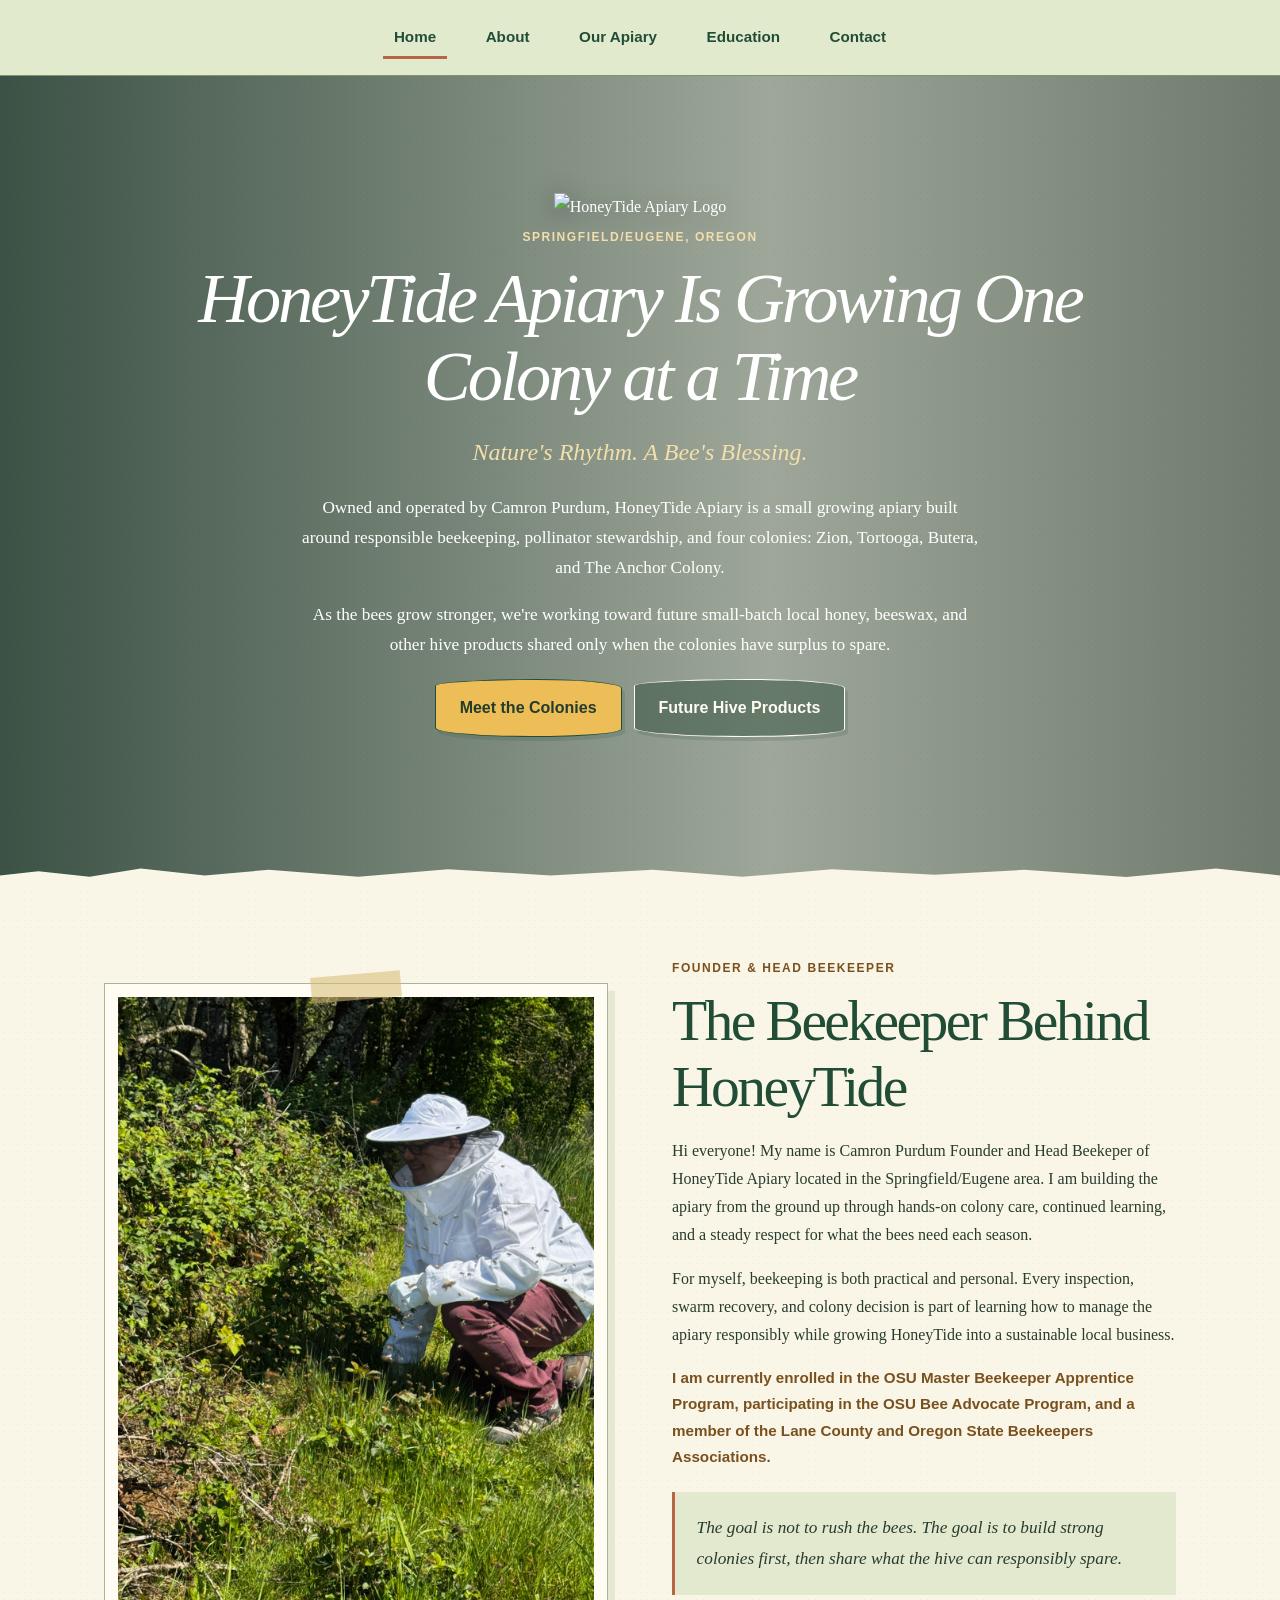
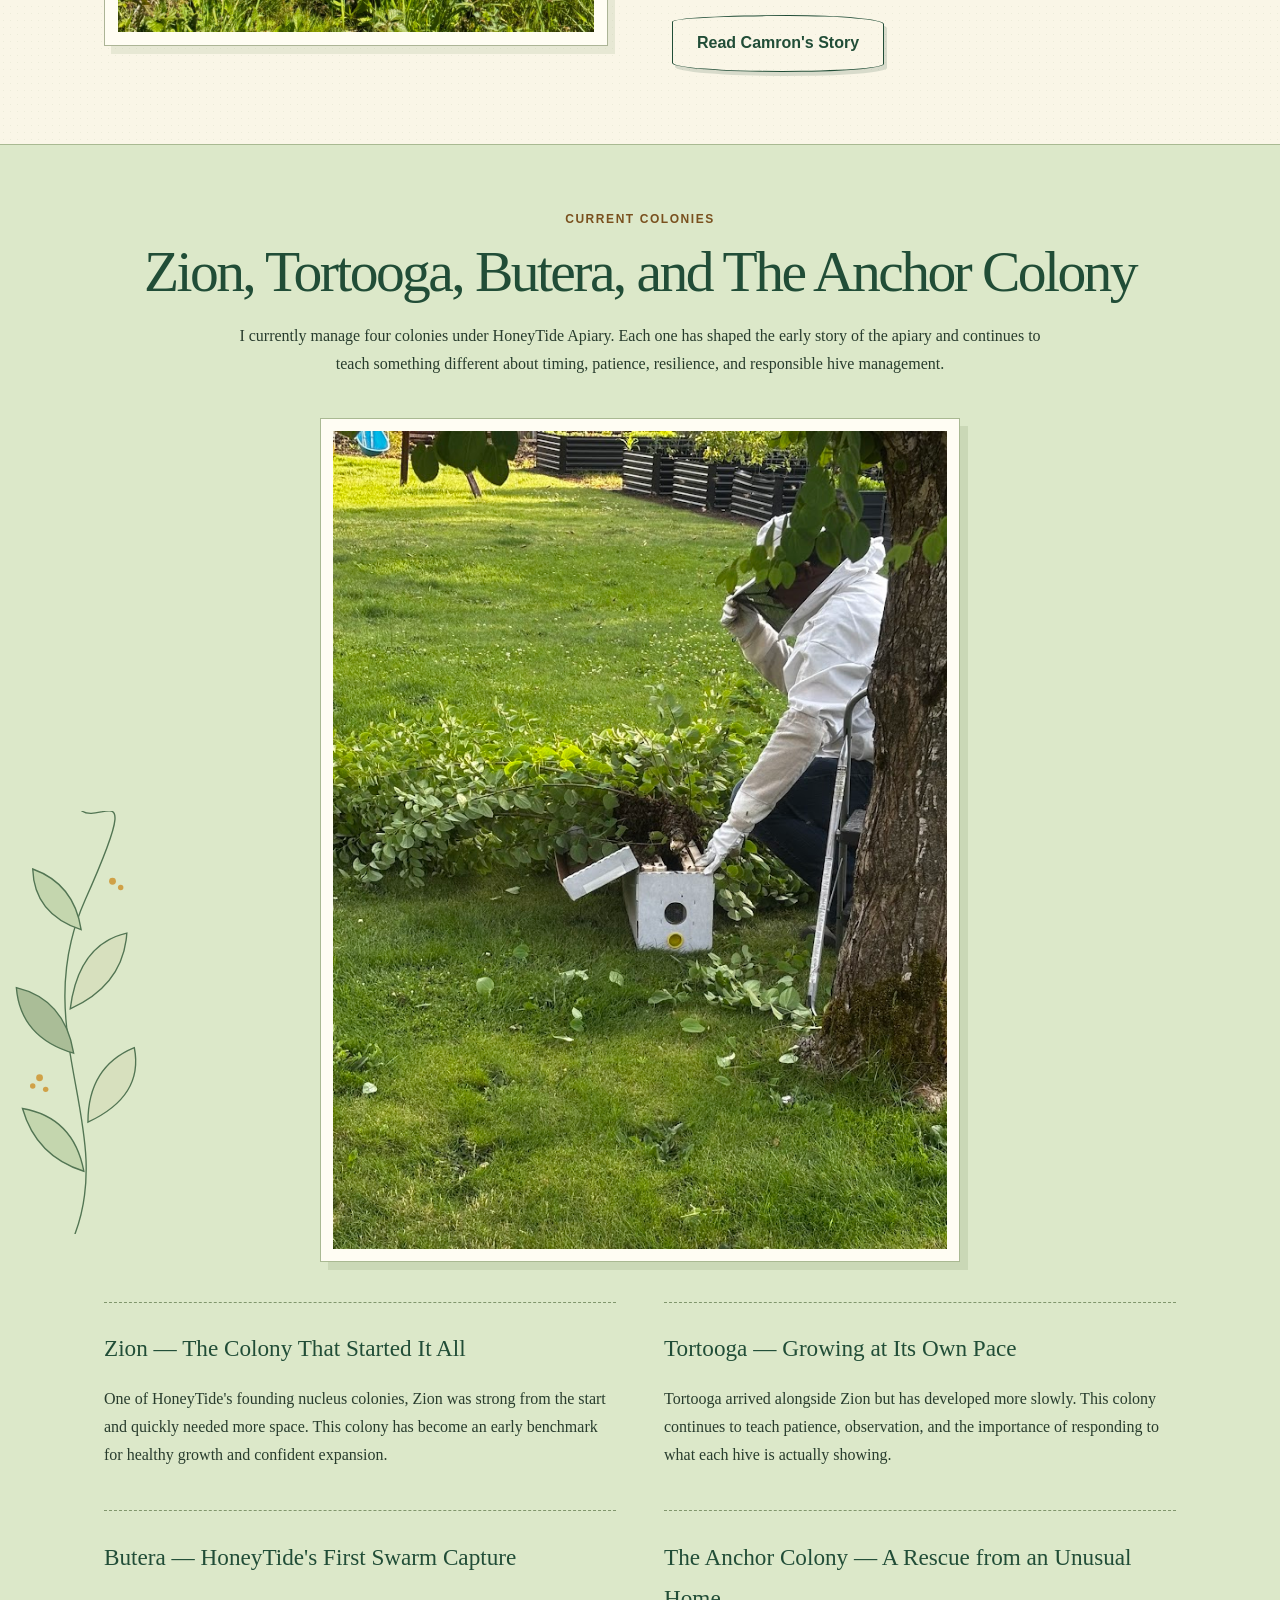
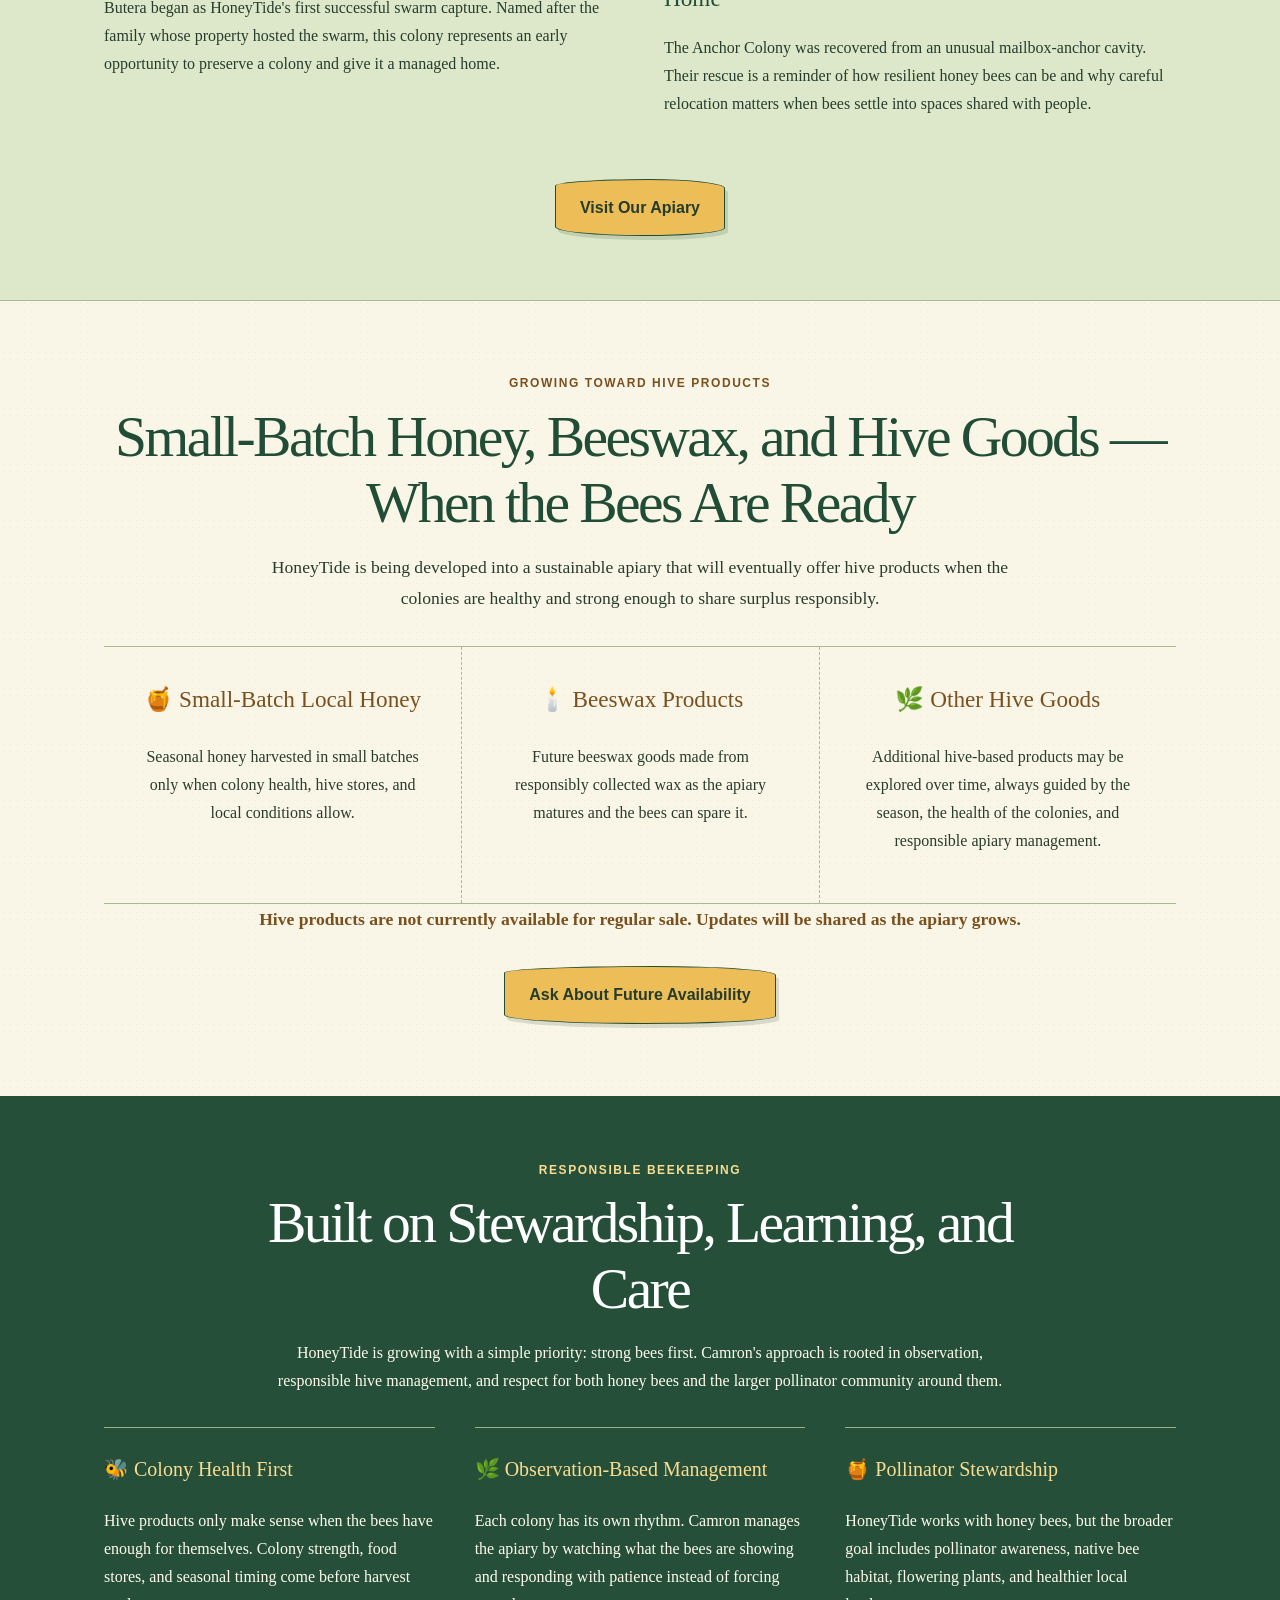
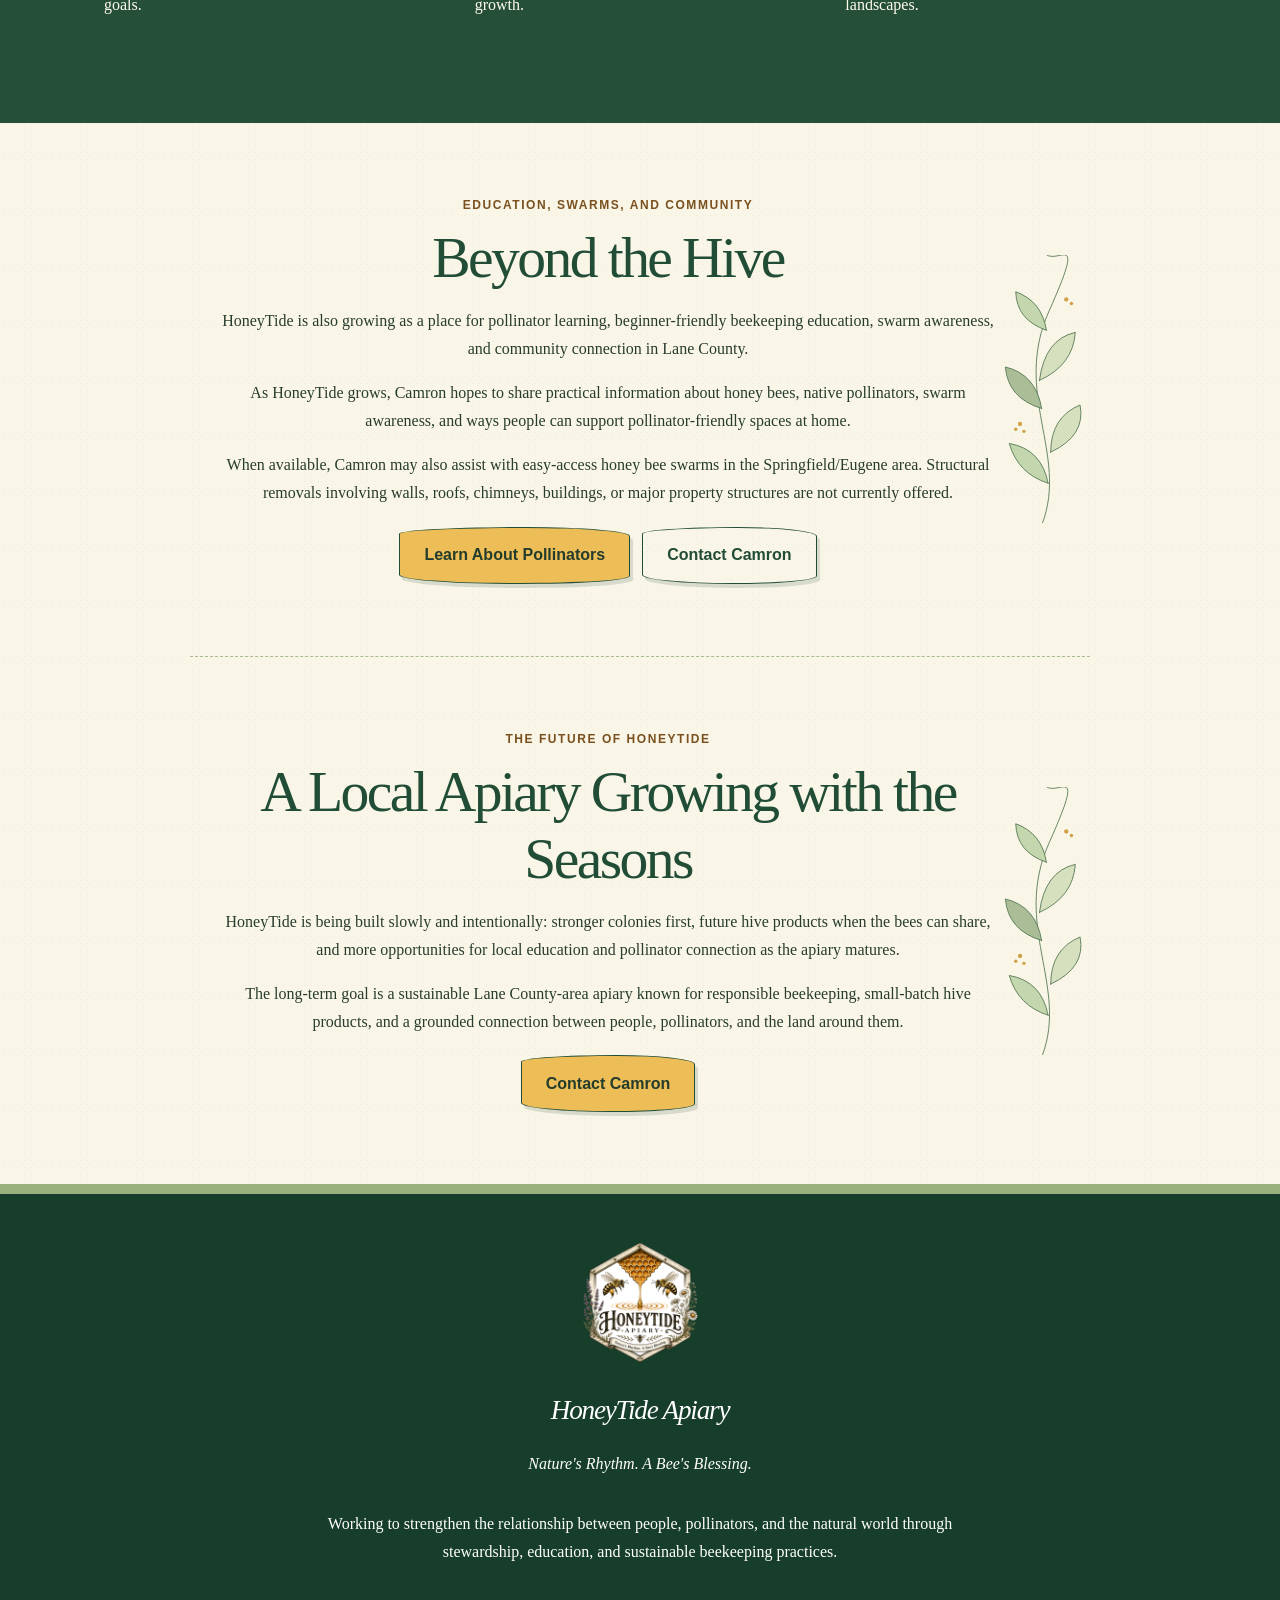
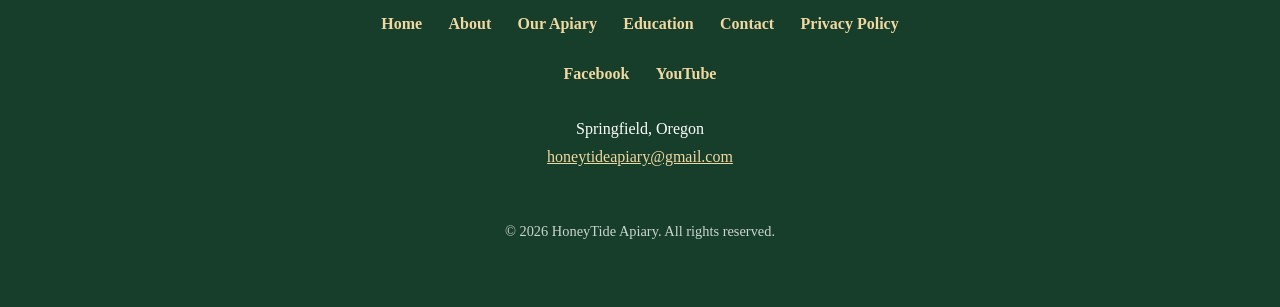
==== commit bad4d00c: "Restore original media and introduce illustrated garden journal design" ====
--- a/index.html
+++ b/index.html
@@ -36,6 +36,7 @@
 
   <link rel="stylesheet" href="css/style.css">
   <link rel="stylesheet" href="css/index.css">
+  <link rel="stylesheet" href="css/woodland.css">
 </head>
 
 <body>
@@ -50,61 +51,317 @@
 </nav>
 
 <main id="main-content">
-<header class="home-intro">
-  <div class="home-intro-copy">
-    <p class="eyebrow">HoneyTide Apiary · Springfield, Oregon</p>
-    <h1>A little closer<br>to the bees.</h1>
-    <p class="slogan">Nature's Rhythm. A Bee's Blessing.</p>
-    <p>I’m Camron, the beekeeper behind HoneyTide. I’m building a small apiary in Oregon’s Willamette Valley, caring for honey bees and learning from the land around them.</p>
+<header class="hero">
+
+  <video class="hero-video" autoplay muted loop playsinline aria-hidden="true">
+    <source src="images/hive-entrance-hero.mp4" type="video/mp4">
+  </video>
+
+  <div class="hero-overlay"></div>
+
+  <div class="hero-content">
+
+    <img class="hero-logo"
+         src="images/hero-logo.png"
+         alt="HoneyTide Apiary Logo"
+         width="2000"
+         height="2000"
+         loading="eager"
+         decoding="async">
+
+    <div class="eyebrow">
+      Springfield/Eugene, Oregon
+    </div>
+
+    <h1>
+      HoneyTide Apiary Is Growing One Colony at a Time
+    </h1>
+
+    <div class="slogan">
+      Nature's Rhythm. A Bee's Blessing.
+    </div>
+
+    <p>
+      Owned and operated by Camron Purdum, HoneyTide Apiary is a small growing
+      apiary built around responsible beekeeping, pollinator stewardship, and
+      four colonies: Zion, Tortooga, Butera, and The Anchor Colony.
+    </p>
+
+    <p>
+      As the bees grow stronger, we're working toward future small-batch
+      local honey, beeswax, and other hive products shared only when the
+      colonies have surplus to spare.
+    </p>
+
     <div class="button-row">
-      <a class="button button-primary" href="apiary.html">Meet the bees</a>
-      <a class="text-link" href="#future-hive-products">Honey &amp; hive goods →</a>
-    </div>
-  </div>
-  <figure class="home-intro-photo">
-    <img src="images/apiary-lineup-web.webp" alt="Wooden HoneyTide hives surrounded by grass and trees" width="1600" height="1073" fetchpriority="high" decoding="async">
-    <figcaption>A glimpse of the apiary, among the green.</figcaption>
-  </figure>
+      <a class="button button-primary"
+         href="apiary.html">
+         Meet the Colonies
+      </a>
+
+      <a class="button button-secondary hero-button"
+         href="#future-hive-products">
+         Future Hive Products
+      </a>
+    </div>
+
+  </div>
+
 </header>
-<section class="beekeeper-section">
-  <figure><img src="images/camron-fieldwork-web.webp" alt="Camron working with bees in the field" width="675" height="900" loading="lazy" decoding="async"></figure>
-  <div>
-    <p class="section-kicker">The person behind the veil</p>
-    <h2>Hi, I’m Camron.</h2>
-    <p>HoneyTide began with two nucleus colonies, Zion and Tortooga, in spring 2026. Swarm captures soon became part of the story, too, bringing new colonies and plenty of unexpected lessons.</p>
-    <p>I care about the everyday work: looking through the frames, watching what’s flowering, and figuring out what each colony needs. I want this business to grow from that care, with honey and beeswax to share when the bees have enough to spare.</p>
-    <a class="text-link" href="about.html">A little more about me →</a>
-  </div>
-</section>
-<section class="field-section">
-  <div class="field-heading"><div><p class="section-kicker">Life around the hives</p><h2>There’s a story in every colony.</h2></div><a class="text-link" href="apiary.html">Explore the apiary →</a></div>
-  <div class="field-grid">
-    <article><img src="images/swarm-capture-web.webp" alt="A HoneyTide swarm capture" width="525" height="700" loading="lazy" decoding="async"><h3>From a swarm to a home</h3><p>Butera was my first successful swarm capture. The Anchor Colony came from an altogether different place: a cavity inside a mailbox anchor.</p><a class="text-link" href="apiary.html">Read their beginnings →</a></article>
-    <article><img src="images/bumble1-web.webp" alt="A bumblebee visiting purple flowers" width="900" height="553" loading="lazy" decoding="async"><h3>Room for more than honey bees</h3><p>The flowers around us feed many kinds of pollinators. Learning about native bees and the places they nest is part of caring for this landscape, too.</p><a class="text-link" href="education.html">Learn about pollinators →</a></article>
-  </div>
-</section>
-<section class="hive-goods" id="future-hive-products">
-  <div><p class="section-kicker">From the hive, in season</p><h2>Honey &amp; beeswax.<br>Worth waiting for.</h2></div>
-  <div><p>I’m working toward small-batch local honey and beeswax goods. What I can offer will depend on the season and what the colonies can spare.</p><p><strong>Products are not currently available for regular sale.</strong> You’re welcome to ask about future availability or follow along on Facebook for updates.</p><a class="button button-primary" href="mailto:honeytideapiary@gmail.com?subject=Honey%20and%20hive%20goods">Ask about availability</a></div>
-</section>
-<section class="home-contact">
-  <p class="section-kicker">Springfield · Eugene · Lane County</p>
-  <h2>Have a bee question?</h2>
-  <p>Send me a note. When I’m available, I may also be able to help with easy-access honey bee swarms. Include a photo, location, and how high the bees are from the ground. I don’t offer removals that involve opening walls, roofs, or other building structures.</p>
-  <div class="button-row"><a class="button button-primary" href="contact.html">Contact Camron</a><a class="text-link" href="https://www.facebook.com/HoneyTideApiary" target="_blank" rel="noopener noreferrer">Follow the apiary →</a></div>
-</section>
+
+<section>
+  <div class="two-column">
+    <div class="image-card">
+      <img src="images/camron-fieldwork.jpg" alt="Camron Purdum working with bees in the field" width="1200" height="1600" loading="lazy" decoding="async">
+    </div>
+
+    <div class="text-block">
+      <div class="section-kicker">Founder &amp; Head Beekeeper</div>
+      <h2>The Beekeeper Behind HoneyTide</h2>
+
+      <p>
+        Hi everyone! My name is Camron Purdum Founder and Head Beekeper of HoneyTide Apiary located in the Springfield/Eugene
+        area. I am building the apiary from the ground up through hands-on colony
+        care, continued learning, and a steady respect for what the bees need each
+        season.
+      </p>
+
+      <p>
+        For myself, beekeeping is both practical and personal. Every inspection,
+        swarm recovery, and colony decision is part of learning how to manage the
+        apiary responsibly while growing HoneyTide into a sustainable local business.
+      </p>
+
+      <p class="credential-note">
+        I am currently enrolled in the OSU Master Beekeeper Apprentice Program,
+        participating in the OSU Bee Advocate Program, and a member of the
+        Lane County and Oregon State Beekeepers Associations.
+      </p>
+
+      <div class="quote-box">
+        The goal is not to rush the bees. The goal is to build strong colonies
+        first, then share what the hive can responsibly spare.
+      </div>
+
+      <div class="button-row section-button-row">
+        <a class="button button-secondary" href="about.html">Read Camron's Story</a>
+      </div>
+    </div>
+  </div>
+</section>
+
+<section class="apiary">
+  <div class="apiary-inner">
+
+    <div class="section-kicker">Current Colonies</div>
+    <h2>Zion, Tortooga, Butera, and The Anchor Colony</h2>
+
+    <p class="section-intro">
+      I currently manage four colonies under HoneyTide Apiary. Each one has
+      shaped the early story of the apiary and continues to teach something
+      different about timing, patience, resilience, and responsible hive management.
+    </p>
+
+    <div class="hero-apiary-image">
+      <img src="images/swarm-capture.jpg" alt="HoneyTide swarm capture work" width="683" height="910" loading="lazy" decoding="async">
+    </div>
+
+    <div class="colony-list">
+      <div class="colony">
+        <h3>Zion — The Colony That Started It All</h3>
+        <p>
+          One of HoneyTide's founding nucleus colonies, Zion was strong from the
+          start and quickly needed more space. This colony has become an early
+          benchmark for healthy growth and confident expansion.
+        </p>
+      </div>
+
+      <div class="colony">
+        <h3>Tortooga — Growing at Its Own Pace</h3>
+        <p>
+          Tortooga arrived alongside Zion but has developed more slowly. This
+          colony continues to teach patience, observation, and the importance of
+          responding to what each hive is actually showing.
+        </p>
+      </div>
+
+      <div class="colony">
+        <h3>Butera — HoneyTide's First Swarm Capture</h3>
+        <p>
+          Butera began as HoneyTide's first successful swarm capture. Named after
+          the family whose property hosted the swarm, this colony represents an
+          early opportunity to preserve a colony and give it a managed home.
+        </p>
+      </div>
+
+      <div class="colony">
+        <h3>The Anchor Colony — A Rescue from an Unusual Home</h3>
+        <p>
+          The Anchor Colony was recovered from an unusual mailbox-anchor cavity.
+          Their rescue is a reminder of how resilient honey bees can be and why
+          careful relocation matters when bees settle into spaces shared with people.
+        </p>
+      </div>
+    </div>
+
+    <div class="button-row">
+      <a class="button button-primary" href="apiary.html">Visit Our Apiary</a>
+    </div>
+
+  </div>
+</section>
+
+<section class="products-preview" id="future-hive-products">
+  <div class="section-kicker">Growing Toward Hive Products</div>
+
+  <h2>Small-Batch Honey, Beeswax, and Hive Goods — When the Bees Are Ready</h2>
+
+  <p>
+    HoneyTide is being developed into a sustainable apiary that will eventually
+    offer hive products when the colonies are healthy and strong enough to share
+    surplus responsibly.
+  </p>
+
+  <div class="product-preview-grid">
+    <div class="product-preview-card">
+      <h3>🍯 Small-Batch Local Honey</h3>
+      <p>
+        Seasonal honey harvested in small batches only when colony health, hive
+        stores, and local conditions allow.
+      </p>
+    </div>
+
+    <div class="product-preview-card">
+      <h3>🕯️ Beeswax Products</h3>
+      <p>
+        Future beeswax goods made from responsibly collected wax as the apiary
+        matures and the bees can spare it.
+      </p>
+    </div>
+
+    <div class="product-preview-card">
+      <h3>🌿 Other Hive Goods</h3>
+      <p>
+        Additional hive-based products may be explored over time, always guided
+        by the season, the health of the colonies, and responsible apiary management.
+      </p>
+    </div>
+  </div>
+
+  <p class="products-note">
+    Hive products are not currently available for regular sale. Updates will be
+    shared as the apiary grows.
+  </p>
+
+  <div class="button-row">
+    <a class="button button-primary" href="contact.html">Ask About Future Availability</a>
+  </div>
+</section>
+
+<section class="pillars">
+  <div class="pillars-inner">
+    <div class="pillars-intro">
+      <div class="section-kicker">Responsible Beekeeping</div>
+      <h2>Built on Stewardship, Learning, and Care</h2>
+      <p>
+        HoneyTide is growing with a simple priority: strong bees first. Camron's
+        approach is rooted in observation, responsible hive management, and respect
+        for both honey bees and the larger pollinator community around them.
+      </p>
+    </div>
+
+    <div class="pillar-grid">
+      <div class="pillar-card">
+        <h3>🐝 Colony Health First</h3>
+        <p>
+          Hive products only make sense when the bees have enough for themselves.
+          Colony strength, food stores, and seasonal timing come before harvest goals.
+        </p>
+      </div>
+
+      <div class="pillar-card">
+        <h3>🌿 Observation-Based Management</h3>
+        <p>
+          Each colony has its own rhythm. Camron manages the apiary by watching
+          what the bees are showing and responding with patience instead of forcing growth.
+        </p>
+      </div>
+
+      <div class="pillar-card">
+        <h3>🍯 Pollinator Stewardship</h3>
+        <p>
+          HoneyTide works with honey bees, but the broader goal includes pollinator
+          awareness, native bee habitat, flowering plants, and healthier local landscapes.
+        </p>
+      </div>
+    </div>
+  </div>
+</section>
+
+<section class="beyond-hive">
+  <div class="section-kicker">Education, Swarms, and Community</div>
+  <h2>Beyond the Hive</h2>
+
+  <p>
+    HoneyTide is also growing as a place for pollinator learning, beginner-friendly
+    beekeeping education, swarm awareness, and community connection in Lane County.
+  </p>
+
+  <p>
+    As HoneyTide grows, Camron hopes to share practical information about honey bees,
+    native pollinators, swarm awareness, and ways people can support pollinator-friendly
+    spaces at home.
+  </p>
+
+  <p>
+    When available, Camron may also assist with easy-access honey bee swarms in the
+    Springfield/Eugene area. Structural removals involving walls, roofs, chimneys,
+    buildings, or major property structures are not currently offered.
+  </p>
+
+  <div class="button-row">
+    <a class="button button-primary" href="education.html">Learn About Pollinators</a>
+    <a class="button button-secondary" href="contact.html">Contact Camron</a>
+  </div>
+</section>
+
+<section class="vision">
+  <div class="section-kicker">The Future of HoneyTide</div>
+  <h2>A Local Apiary Growing with the Seasons</h2>
+
+  <p>
+    HoneyTide is being built slowly and intentionally: stronger colonies first,
+    future hive products when the bees can share, and more opportunities for local
+    education and pollinator connection as the apiary matures.
+  </p>
+
+  <p>
+    The long-term goal is a sustainable Lane County-area apiary known for
+    responsible beekeeping, small-batch hive products, and a grounded connection
+    between people, pollinators, and the land around them.
+  </p>
+
+  <div class="button-row">
+    <a class="button button-primary" href="contact.html">Contact Camron</a>
+  </div>
+</section>
+
 </main>
 
 <footer>
   <a href="index.html" aria-label="HoneyTide Apiary home">
-    <img src="images/logo-web.webp" alt="HoneyTide Apiary logo" width="240" height="240" loading="lazy" decoding="async">
+    <img src="images/logo.png" alt="HoneyTide Apiary logo" width="1000" height="1000" loading="lazy" decoding="async">
   </a>
 
   <h2 class="footer-title">HoneyTide Apiary</h2>
 
   <p><em>Nature's Rhythm. A Bee's Blessing.</em></p>
 
-  <p class="footer-mission">A small Oregon apiary, cared for by Camron Purdum.<br>Honey bees, seasonal hive goods, and room to keep learning.</p>
+  <p class="footer-mission">
+    Working to strengthen the relationship between people,
+    pollinators, and the natural world through stewardship,
+    education, and sustainable beekeeping practices.
+  </p>
 
   <div class="footer-links" aria-label="Footer navigation">
     <a href="index.html" aria-current="page">Home</a>
--- a/css/style.css
+++ b/css/style.css
@@ -1,12 +1,12 @@
 :root {
-  --honey: #315747;
-  --deep-honey: #72552c;
-  --forest: #294e40;
-  --earth: #273d32;
-  --cream: #f6f5ec;
+  --honey: #8f5b12;
+  --deep-honey: #9f6414;
+  --forest: #35583a;
+  --earth: #33291f;
+  --cream: #fbf7ed;
   --white: #ffffff;
-  --soft-gold: #dfc68b;
-  --border: #cbd5c7;
+  --soft-gold: #f3dfac;
+  --border: #eadcc1;
 }
 
 * {
@@ -34,7 +34,7 @@
   background: var(--soft-gold);
   color: var(--earth);
   padding: 0.65rem 1rem;
-  border-radius: 5px;
+  border-radius: 999px;
   font-family: Arial, sans-serif;
   font-weight: bold;
   text-decoration: none;
@@ -46,7 +46,7 @@
 }
 
 nav {
-  background: var(--forest);
+  background: var(--earth);
   text-align: center;
   padding: 1rem;
   display: flex;
@@ -62,7 +62,7 @@
   font-weight: bold;
   font-size: 0.95rem;
   padding: 0.25rem 0.45rem;
-  border-radius: 5px;
+  border-radius: 999px;
   transition:
     color 0.25s ease,
     background-color 0.25s ease;
@@ -79,8 +79,7 @@
 
 a:focus-visible,
 button:focus-visible {
-  outline: 3px solid #294e40;
-  box-shadow: 0 0 0 6px #f6f5ec;
+  outline: 3px solid var(--soft-gold);
   outline-offset: 4px;
 }
 
@@ -133,7 +132,7 @@
   justify-content: center;
   min-width: 215px;
   padding: 0.85rem 1.35rem;
-  border-radius: 5px;
+  border-radius: 999px;
   text-decoration: none;
   font-family: Arial, sans-serif;
   font-weight: bold;
@@ -152,7 +151,7 @@
 }
 
 .button:hover {
-  transform: none;
+  transform: translateY(-3px);
   box-shadow: 0 12px 24px rgba(0,0,0,0.15);
 }
 
@@ -265,7 +264,7 @@
   text-decoration: none;
   font-weight: 600;
   padding: 0.3rem 0.5rem;
-  border-radius: 5px;
+  border-radius: 999px;
   transition:
     color 0.25s ease,
     background-color 0.25s ease,
@@ -356,20 +355,8 @@
   }
 
   .hero-video,
-  .contact-video {
+  .contact-video,
+  .colony-video {
     display: none;
   }
 }
-
-/* Nature palette: sage for restful surfaces; beeswax only as an accent. */
-:root { --sage: #e3eadf; --moss: #536c53; --beeswax: #dfc68b; }
-footer { background: var(--forest); border-top: 1px solid var(--border); padding: 2.5rem 1.25rem; }
-.footer-mission { max-width: 580px; }
-.button { box-shadow: none; border-radius: 5px; }
-.button-primary:hover { background: #213f33; }
-.section-kicker { color: var(--deep-honey); }
-.pillars .section-kicker, .values .eyebrow { color: var(--beeswax); }
-@media (max-width: 850px) {
- nav { flex-direction: row; justify-content: center; gap: .2rem .4rem; padding: .65rem; }
- nav a { padding: .6rem .5rem; }
-}
--- a/css/index.css
+++ b/css/index.css
@@ -1,37 +1,294 @@
-/* A photograph-led homepage, grounded in the shared nature palette. */
-.home-intro { max-width: 1360px; margin: auto; display: grid; grid-template-columns: 1fr 1.12fr; gap: 3rem; padding: 4rem 2rem; align-items: center; }
-.home-intro h1 { color: var(--forest); font-size: clamp(3rem,5.5vw,5.6rem); font-weight: normal; line-height: 1.03; margin: 1.3rem 0; letter-spacing: -.035em; }
-.home-intro-copy > p:not(.eyebrow) { max-width: 470px; font-size: 1.12rem; }
-.slogan { color: var(--deep-honey); font-style: italic; }
-figure { margin: 0; }
-.home-intro-photo img { width: 100%; height: 540px; object-fit: cover; border-radius: 50% 50% 5px 5px; }
-figcaption { margin-top: .6rem; font-size: .9rem; color: var(--moss); font-style: italic; }
-.button-row { justify-content: flex-start; align-items: center; gap: 1.25rem; }
-.text-link { color: var(--forest); text-decoration-thickness: 1px; text-underline-offset: 5px; font-weight: bold; }
-.text-link:hover { text-decoration-thickness: 2px; }
-h2 { font-weight: normal; letter-spacing: -.025em; }
-h3 { color: var(--forest); font-size: 1.55rem; font-weight: normal; margin: 1.1rem 0 .5rem; }
-.beekeeper-section { display: grid; grid-template-columns: .8fr 1fr; gap: 5rem; align-items: center; border-top: 1px solid var(--border); }
-.beekeeper-section img { width: 100%; height: 440px; object-fit: cover; border-radius: 5px; }
-.beekeeper-section p { max-width: 540px; }
-.field-section { background: var(--sage); max-width: none; padding: 4rem max(1.5rem,calc((100% - 1072px)/2)); }
-.field-heading { display: flex; align-items: end; gap: 2rem; justify-content: space-between; margin-bottom: 2rem; }
-.field-heading h2 { max-width: 620px; }
-.field-heading > a { white-space: nowrap; margin-bottom: 1rem; }
-.field-grid { display: grid; grid-template-columns: 1fr 1fr; gap: 3rem; }
-.field-grid img { width: 100%; height: 320px; object-fit: cover; border-radius: 4px; }
-.field-grid p { max-width: 470px; }
-.hive-goods { display: grid; grid-template-columns: 1fr 1fr; gap: 4rem; padding-top: 5rem; padding-bottom: 5rem; border-bottom: 1px solid var(--border); }
-.hive-goods h2 { font-size: clamp(2.4rem,4vw,3.5rem); }
-.home-contact { text-align: center; max-width: 800px; }
-.home-contact .button-row { justify-content: center; }
-@media(max-width: 850px) {
- .home-intro { grid-template-columns: 1fr; gap: 2rem; padding: 2.5rem 1.25rem; }
- .home-intro-photo img { height: 360px; border-radius: 6px; }
- .beekeeper-section, .field-grid, .hive-goods { grid-template-columns: 1fr; gap: 2rem; }
- .beekeeper-section img { height: 380px; }
- .field-heading { display: block; }
- .field-grid { gap: 3rem; }
- .field-grid img { height: 300px; }
- .hive-goods { padding-top: 3rem; padding-bottom: 3rem; }
-}
+   .hero {
+  position: relative;
+  min-height: 90vh;
+  display: flex;
+  align-items: center;
+  justify-content: center;
+  text-align: center;
+  overflow: hidden;
+  padding: 4rem 1.5rem;
+}
+
+.hero-video {
+  position: absolute;
+  inset: 0;
+  width: 100%;
+  height: 100%;
+  object-fit: cover;
+  z-index: 0;
+}
+
+.hero-overlay {
+  position: absolute;
+  inset: 0;
+  background: rgba(20, 20, 20, 0.45);
+  z-index: 1;
+}
+
+.hero-content {
+  position: relative;
+  z-index: 2;
+  max-width: 950px;
+  color: white;
+}
+
+.hero-content h1 {
+  color: white;
+}
+
+.hero-content p {
+  color: white;
+}
+
+.hero-content .eyebrow {
+  color: #f3dfac;
+}
+
+.hero-content .slogan {
+  color: #f3dfac;
+}
+
+    .hero-logo {
+  width: min(500px, 90vw);
+  height: auto;
+  margin-bottom: 1.5rem;
+  filter: drop-shadow(0 14px 24px rgba(51, 41, 31, 0.22));
+}
+
+    .hero h1 {
+      font-size: clamp(2.1rem, 5vw, 4rem);
+      line-height: 1.1;
+      max-width: 940px;
+      margin: 0 auto 1rem;
+    }
+
+    .slogan {
+      color: var(--deep-honey);
+      font-style: italic;
+      font-size: 1.35rem;
+      margin-bottom: 1.25rem;
+    }
+
+    .hero p {
+      max-width: 760px;
+      margin: 0 auto 1.8rem;
+      font-size: 1.12rem;
+    }
+
+    .two-column {
+      display: grid;
+      grid-template-columns: minmax(0, 1fr) minmax(0, 1fr);
+      gap: 3rem;
+      align-items: center;
+    }
+
+    .text-block {
+      max-width: 540px;
+      margin: auto;
+    }
+
+    .image-card {
+      background: white;
+      padding: 0.75rem;
+      border-radius: 24px;
+      box-shadow: 0 16px 36px rgba(51, 41, 31, 0.13);
+      max-width: 520px;
+      margin: auto;
+    }
+
+    .image-card img {
+      width: 100%;
+      height: auto;
+      display: block;
+      border-radius: 18px;
+    }
+
+    .quote-box {
+      background: white;
+      border-left: 6px solid var(--honey);
+      padding: 1.35rem;
+      border-radius: 14px;
+      box-shadow: 0 10px 24px rgba(51, 41, 31, 0.08);
+      margin-top: 1.3rem;
+      font-size: 1.08rem;
+    }
+
+.credential-note {
+  font-family: Arial, sans-serif;
+  font-size: 0.95rem;
+  font-weight: bold;
+  color: var(--deep-honey);
+}
+
+.section-button-row {
+  justify-content: flex-start;
+}
+
+    .pillars {
+      background: var(--earth);
+      max-width: none;
+      color: white;
+      padding: 0;
+    }
+
+    .pillars-inner {
+      max-width: 1120px;
+      margin: auto;
+      padding: 4rem 1.5rem;
+    }
+
+    .pillars h2 {
+      color: white;
+      text-align: center;
+    }
+
+    .pillars-intro {
+      max-width: 760px;
+      margin: 0 auto 2rem;
+      text-align: center;
+    }
+
+    .pillar-grid {
+      display: grid;
+      grid-template-columns: repeat(3, 1fr);
+      gap: 1.25rem;
+    }
+
+    .pillar-card {
+      background: rgba(255,255,255,0.08);
+      border: 1px solid rgba(255,255,255,0.16);
+      border-radius: 20px;
+      padding: 1.6rem;
+    }
+
+    .pillar-card h3 {
+      color: var(--soft-gold);
+      margin-top: 0;
+      font-size: 1.25rem;
+    }
+
+  .apiary {
+  background: #fffdf7;
+  max-width: none;
+  padding: 0;
+}
+
+.apiary-inner {
+  max-width: 1120px;
+  margin: auto;
+  padding: 4rem 1.5rem;
+  text-align: center;
+}
+
+.section-intro {
+  max-width: 820px;
+  margin: 0 auto 1rem;
+}
+
+.hero-apiary-image {
+  max-width: 850px;
+  margin: 2.5rem auto;
+  background: white;
+  padding: 0.75rem;
+  border-radius: 24px;
+  box-shadow: 0 16px 36px rgba(51, 41, 31, 0.13);
+}
+
+.hero-apiary-image img {
+  width: 100%;
+  height: auto;
+  display: block;
+  border-radius: 18px;
+}
+
+.colony-list {
+  display: grid;
+  grid-template-columns: repeat(2, 1fr);
+  gap: 1.4rem;
+  margin-top: 2rem;
+  text-align: left;
+}
+
+.colony {
+  background: var(--cream);
+  border: 1px solid var(--border);
+  border-radius: 18px;
+  padding: 1.5rem;
+}
+
+.colony h3 {
+  color: var(--deep-honey);
+  margin: 0 0 0.5rem;
+}
+
+.vision,
+.beyond-hive {
+  text-align: center;
+  max-width: 900px;
+}
+
+.products-preview {
+  text-align: center;
+  max-width: 1120px;
+}
+
+.products-preview > p {
+  max-width: 780px;
+  margin: 0 auto 2rem;
+  font-size: 1.1rem;
+}
+
+.product-preview-grid {
+  display: grid;
+  grid-template-columns: repeat(3, 1fr);
+  gap: 1.25rem;
+  margin-top: 2rem;
+}
+
+.product-preview-card {
+  background: var(--white);
+  border: 1px solid var(--border);
+  border-radius: 24px;
+  padding: 1.6rem;
+  box-shadow: 0 12px 28px rgba(51, 41, 31, 0.08);
+  transition:
+    transform 0.25s ease,
+    box-shadow 0.25s ease;
+}
+
+.product-preview-card:hover {
+  transform: translateY(-4px);
+  box-shadow: 0 18px 34px rgba(51, 41, 31, 0.12);
+}
+
+.product-preview-card h3 {
+  color: var(--deep-honey);
+  margin-top: 0;
+}
+
+.products-note {
+  margin-top: 2rem;
+  font-weight: bold;
+  color: var(--deep-honey);
+}
+
+@media (max-width: 850px) {
+  .two-column,
+  .pillar-grid,
+  .colony-list {
+    grid-template-columns: 1fr;
+  }
+
+   .product-preview-grid {
+  grid-template-columns: 1fr;
+}
+
+  .text-block {
+    max-width: 100%;
+  }
+
+  .pillars-inner,
+  .apiary-inner {
+    padding: 3rem 1.2rem;
+  }
+}
--- a/css/woodland.css
+++ b/css/woodland.css
@@ -0,0 +1,97 @@
+/* HoneyTide's garden journal. Media sources and playback remain original. */
+:root {
+ --forest:#214d37; --earth:#283c2d; --cream:#faf6e7; --white:#fffdf3;
+ --honey:#edbd58; --deep-honey:#79501e; --soft-gold:#f8dc91; --border:#a9b992;
+ --leaf:#dce8c9; --sage:#9eb68b; --clay:#b76643;
+}
+body { background-color:var(--cream); background-image:radial-gradient(#66805015 .8px,transparent .8px); background-size:7px 7px; color:var(--earth); font-family:Georgia,serif; line-height:1.75; }
+nav { background:#e2eacd; border-bottom:1px solid #80966c; padding:1rem 1.5rem; gap:.5rem 1.7rem; }
+nav a { color:var(--forest); font-size:.95rem; padding:.5rem .7rem; border-radius:0; font-weight:600; }
+nav a:hover, nav a[aria-current="page"] { color:var(--forest); background:none; box-shadow:inset 0 -3px var(--clay); }
+h1,h2 { font-family:Georgia,serif; font-weight:normal; letter-spacing:-.045em; }
+h2 { font-size:clamp(2.3rem,4.5vw,3.8rem); }
+h3 { font-family:Georgia,serif; font-weight:normal; font-size:1.45rem; }
+.eyebrow,.section-kicker { letter-spacing:.13em; font-size:.75rem; color:var(--deep-honey); }
+section { padding-top:4.5rem; padding-bottom:4.5rem; }
+.button,.about-hero .button { border-radius:55% 45% 48% 52% / 12% 16% 14% 16%; min-width:0; padding:.85rem 1.5rem; box-shadow:3px 4px 0 #284d3729; border:1px solid var(--forest); transition:transform .18s,box-shadow .18s; }
+.button-primary,.closing .button { background:var(--honey); color:#243c2b; }
+.button-primary:hover,.closing .button:hover { background:#f8d17e; color:#243c2b; box-shadow:1px 2px 0 #284d3729; transform:translateY(1px); }
+.button-secondary { background:transparent; color:var(--forest); }
+.button-secondary:hover { background:var(--forest); color:var(--white); }
+a:focus-visible,button:focus-visible { outline:3px solid #193e2a; outline-offset:5px; box-shadow:0 0 0 6px #fffdf3; }
+.hero { min-height:90vh; padding:3rem 1.5rem 5rem; }
+.hero-overlay { background:linear-gradient(90deg,#0c291dcc,#14312566 60%,#12281c99); }
+.hero-content { max-width:930px; }
+.hero-logo { width:clamp(160px,21vw,280px); margin-bottom:.4rem; filter:drop-shadow(0 3px 12px #0005); }
+.hero h1 { max-width:900px; font-size:clamp(2.6rem,5.5vw,5.2rem); font-style:italic; }
+.hero p { max-width:680px; font-size:1.08rem; margin-bottom:1rem; }
+.hero .slogan { font-size:1.5rem; }
+.hero-button { color:var(--white); border-color:var(--white); background:#15382366; }
+.hero::after,.contact-hero::after { content:""; position:absolute; bottom:-1px; left:0; right:0; height:28px; background:var(--cream); clip-path:polygon(0 60%,3% 45%,7% 65%,11% 35%,16% 60%,21% 40%,28% 65%,35% 38%,43% 60%,51% 40%,58% 65%,65% 38%,73% 58%,80% 40%,88% 66%,95% 35%,100% 60%,100% 100%,0 100%); z-index:3; }
+.two-column { gap:4rem; }
+.image-card,.hero-apiary-image,.wide-image { background:transparent; padding:0; border-radius:0; box-shadow:none; }
+.image-card { position:relative; padding:13px; background:#fffdf3; border:1px solid #acb496; box-shadow:7px 8px 0 #bac7a54d; }
+.image-card::before { content:""; position:absolute; width:90px; height:26px; background:#d8bb768f; left:calc(50% - 45px); top:-10px; transform:rotate(-5deg); z-index:1; }
+.image-card img,.hero-apiary-image img { border-radius:0; }
+.quote-box { background:#e3e9cf; border:0; border-left:3px solid var(--clay); border-radius:0; box-shadow:none; font-style:italic; }
+.apiary { background-color:var(--leaf); background-image:url('../images/botanical-border.svg'); background-position:left center; background-size:150px auto; background-repeat:no-repeat; border-top:1px solid #a9b992; border-bottom:1px solid #a9b992; }
+.apiary-inner { padding-top:4rem; padding-bottom:4rem; }
+.hero-apiary-image { max-width:640px; padding:12px; background:#fffdf3; border:1px solid #a9b992; box-shadow:8px 8px 0 #87986f35; }
+.colony-list { column-gap:3rem; row-gap:0; }
+.colony { background:transparent; border:0; border-top:1px dashed #81966d; border-radius:0; padding:1.6rem 0; }
+.colony h3 { color:var(--forest); }
+.products-preview { position:relative; }
+.product-preview-grid { gap:0; border-top:1px solid #a9b992; border-bottom:1px solid #a9b992; }
+.product-preview-card { background:transparent; border:0; border-radius:0; box-shadow:none; padding:2rem; }
+.product-preview-card + .product-preview-card { border-left:1px dashed #a9b992; }
+.product-preview-card:hover { transform:none; box-shadow:none; }
+.pillars,.values { background:#254f39; color:#fffced; position:relative; }
+.pillars .section-kicker,.values .eyebrow { color:var(--soft-gold); }
+.pillar-card,.value-card { border:0; border-radius:0; background:transparent; border-top:1px solid #97b18b; padding:1.5rem 0; }
+.pillar-grid,.value-grid { gap:2.5rem; }
+.beyond-hive,.vision,.education-close,.closing { background-image:url('../images/botanical-border.svg'); background-repeat:no-repeat; background-size:95px auto; background-position:right center; padding-left:2rem; padding-right:6rem; }
+.vision { border-top:1px dashed #a9b992; }
+footer { background:#163e2b; border-top:10px solid #9ab07d; padding:3rem 1.5rem; }
+footer img { transform:none; }
+.footer-title { font-style:italic; font-size:1.7rem; }
+.footer-links a,.footer-social a { border-radius:0; }
+.about-hero { gap:4rem; }
+.about-hero h1 { font-style:italic; }
+.about-hero img { border-radius:0; box-shadow:12px 12px 0 var(--leaf); }
+.content-card { border:0; border-bottom:1px dashed #a9b992; border-radius:0; background:transparent; box-shadow:none; padding:1rem 0 2.5rem; }
+.content-card:last-child { border-bottom:0; }
+.about-hero,.content-section { background-image:none; }
+.apiary-page-hero h1,.education-hero h1,.contact-content h1 { font-style:italic; font-weight:normal; font-size:clamp(2.7rem,6vw,5.4rem); line-height:1.1; }
+.apiary-stats { margin:0 auto; padding-top:2rem; padding-bottom:2rem; border-bottom:1px dashed var(--border); }
+.stat-card { border:0; border-radius:0; background:transparent; box-shadow:none; padding:.6rem; }
+.stat-card:hover { transform:none; box-shadow:none; }
+.stat-number { font-family:Georgia,serif; font-weight:normal; color:var(--forest); }
+.colony-copy { background:transparent; border:0; border-radius:0; box-shadow:none; padding:1rem; }
+.colony-section { border-top:1px dashed #a9b992; }
+.colony-label { background:#dce8c9; color:var(--forest); border-radius:0; border-bottom:2px solid #80966c; }
+.colony-media img,.colony-media video { border-radius:0; box-shadow:6px 6px 0 #becba673; }
+.education-grid,.contact-grid { gap:2.5rem; }
+.education-card,.contact-card { border:0; border-top:3px solid #8ca976; border-radius:0; background:#edf0db; box-shadow:none; padding:2rem; }
+.education-card:hover,.contact-card:hover { transform:none; box-shadow:none; }
+.learning-path-card,.plant-card { border:0; border-radius:0; border-left:2px solid #8ca976; background:transparent; box-shadow:none; }
+.resource-card { border:1px dashed #81966d; border-radius:0; background:transparent; box-shadow:none; }
+.resource-card:hover { background:#e3eacd; transform:none; box-shadow:none; }
+.checklist-item { border:0; border-radius:0; border-bottom:1px dashed #a9b992; background:transparent; box-shadow:none; text-align:left; }
+.checklist-item::before { content:'✿'; color:#926227; margin-right:.75rem; }
+.friendly-note { background:#e3eacd; border:1px solid #a9b992; border-radius:0; box-shadow:none; }
+.contact-card button.button { border:1px solid var(--forest); }
+@media(max-width:850px) {
+ nav { flex-direction:row; gap:.2rem .45rem; padding:.55rem; }
+ nav a { padding:.6rem .5rem; }
+ .hero { padding-top:2rem; }
+ .hero h1 { font-size:2.8rem; }
+ .hero-logo { width:190px; }
+ .hero p { font-size:1rem; }
+ .two-column,.about-hero { gap:2.5rem; }
+ .apiary { background-size:65px auto; }
+ .product-preview-card + .product-preview-card { border-left:0; border-top:1px dashed #a9b992; }
+ .beyond-hive,.vision,.education-close,.closing { background-size:50px auto; padding-right:3.2rem; padding-left:1.2rem; }
+ .contact-card .button { min-width:0; width:100%; margin:.5rem 0; }
+ .contact-card { padding:1.5rem; }
+}
+@media(prefers-reduced-motion:reduce) { .button { transition:none; } }
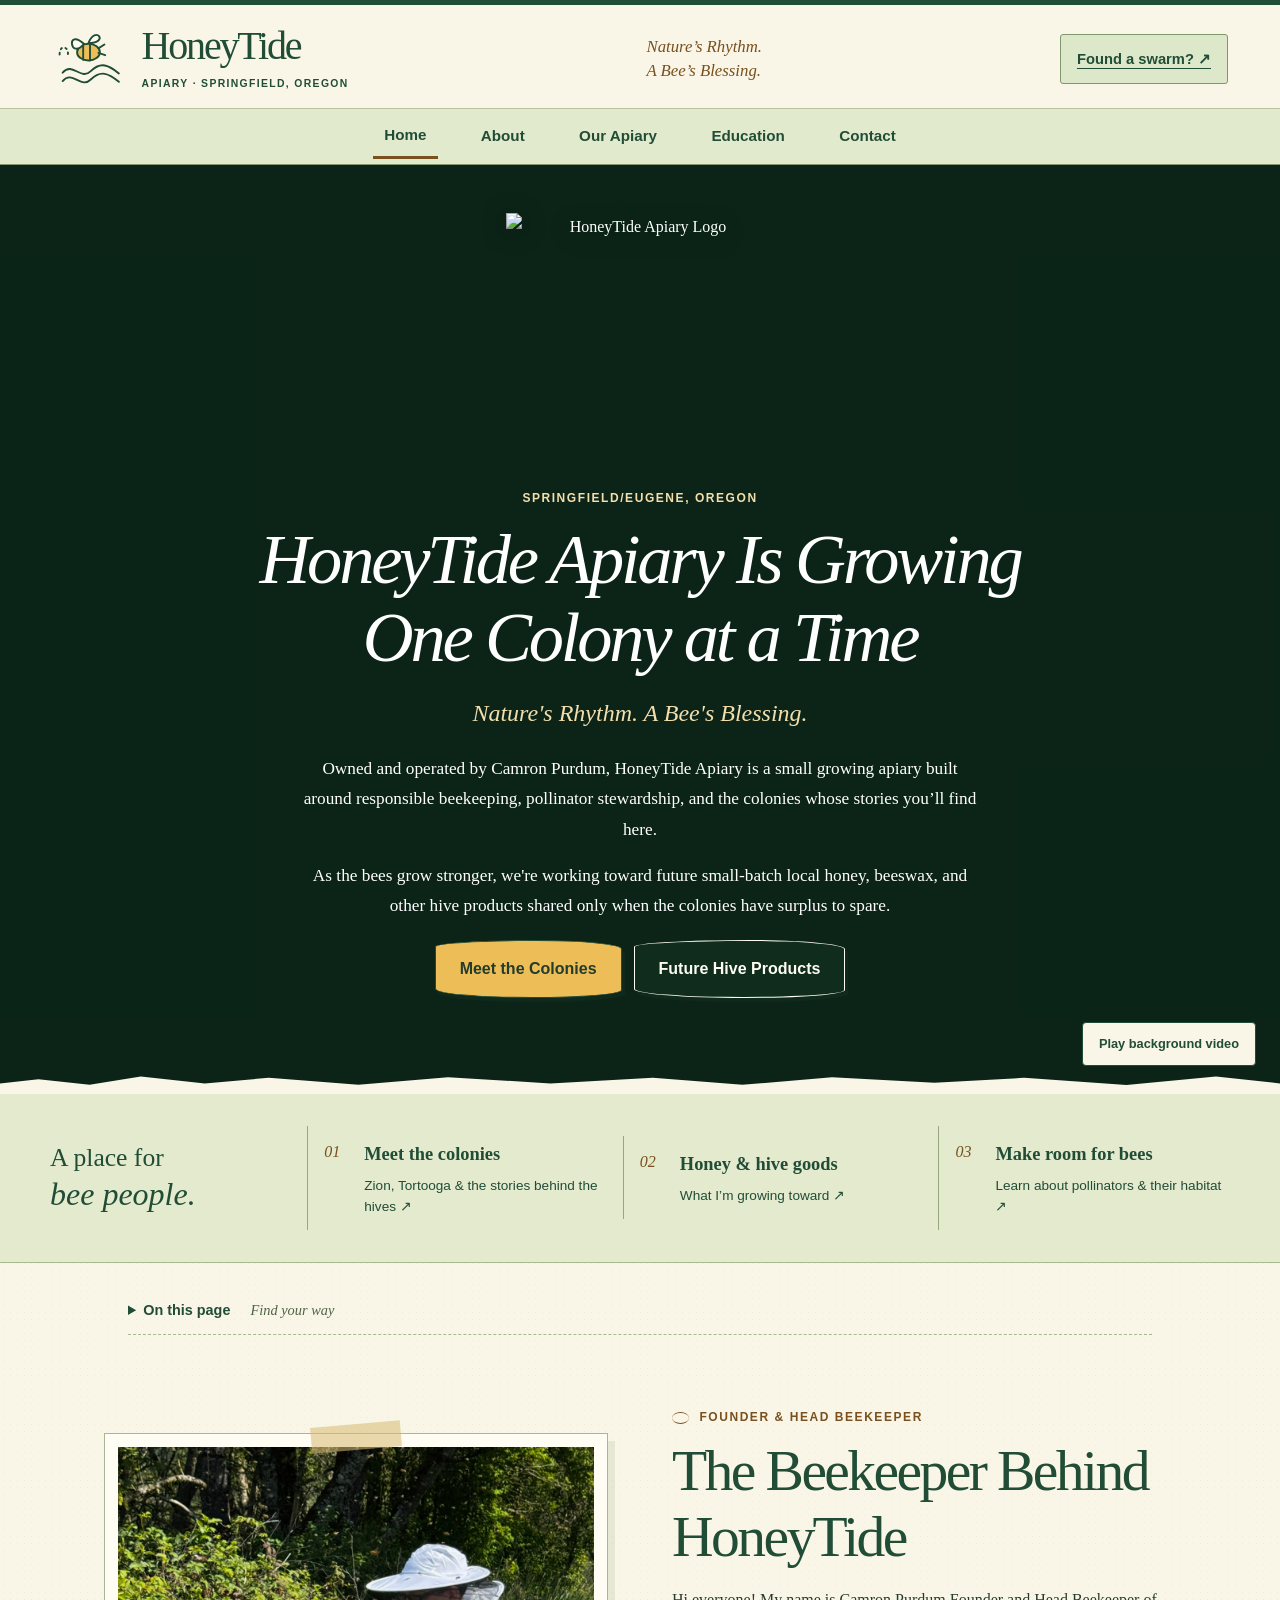
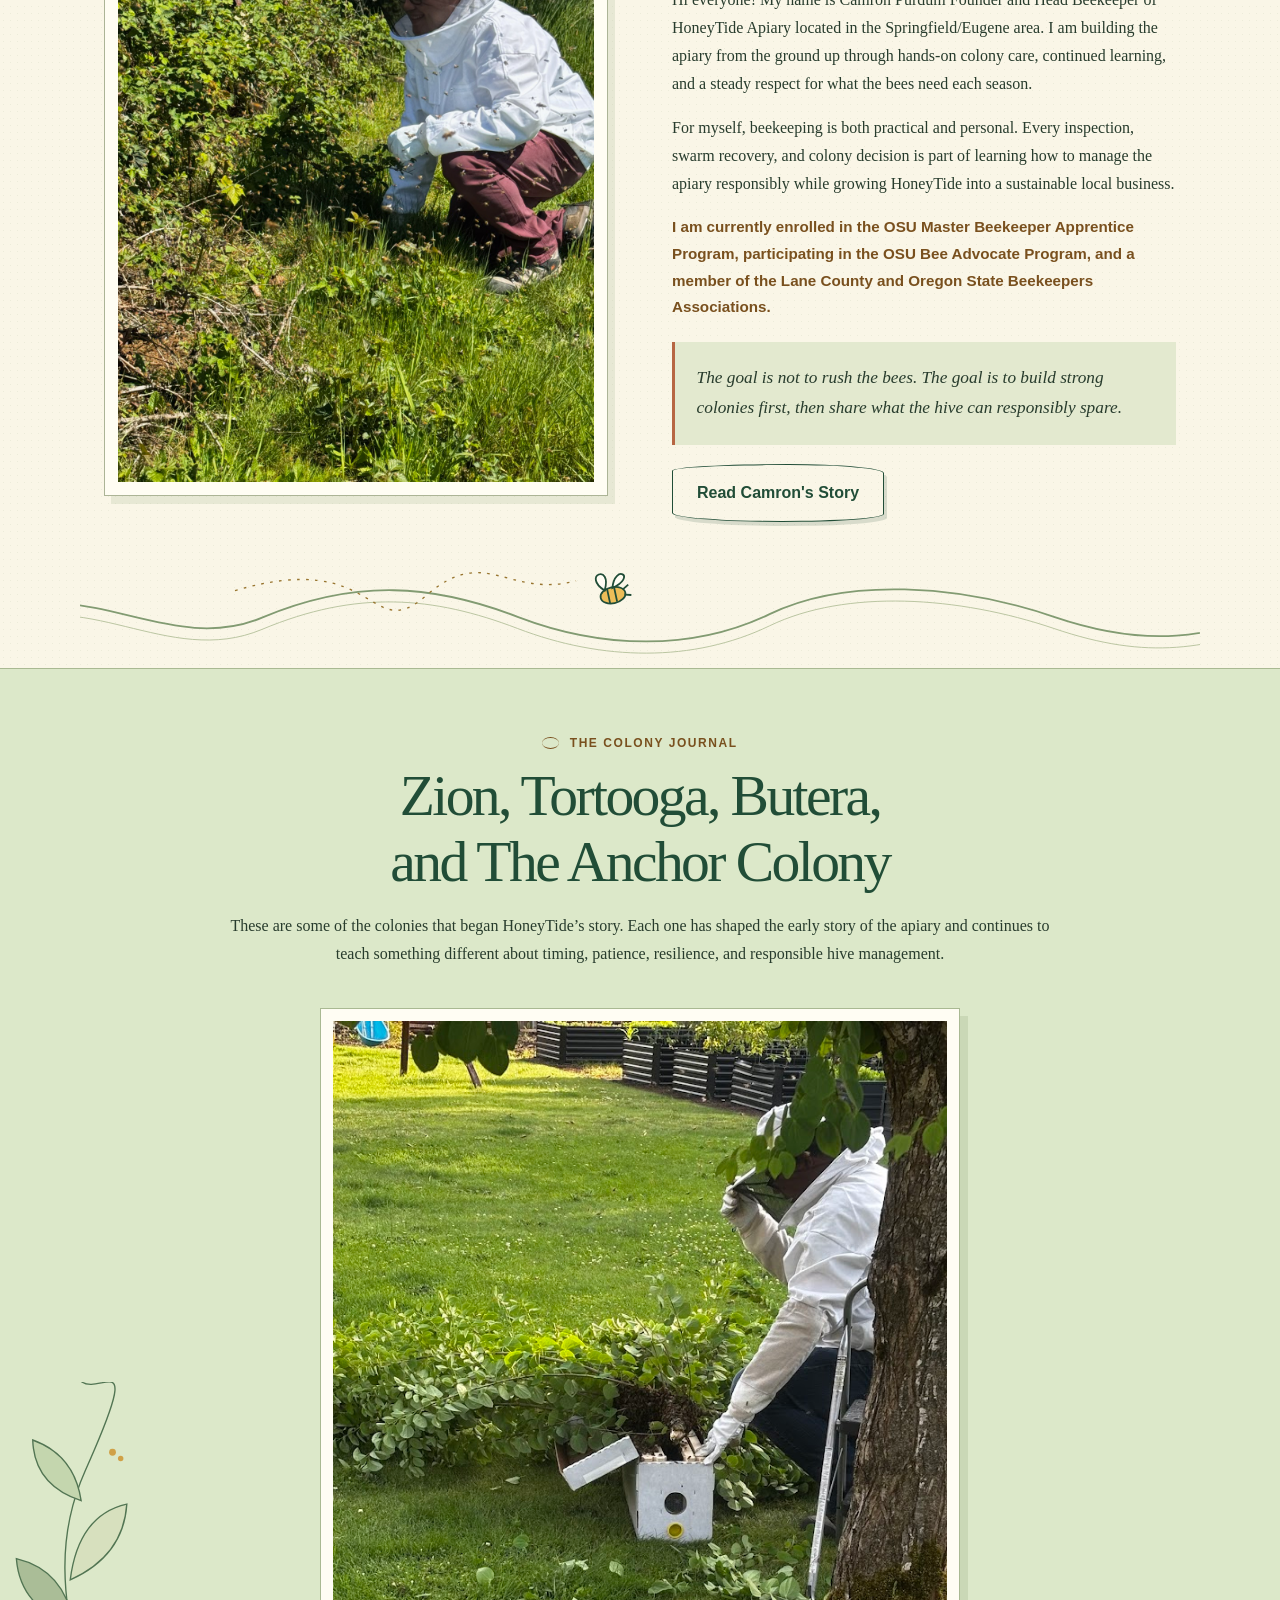
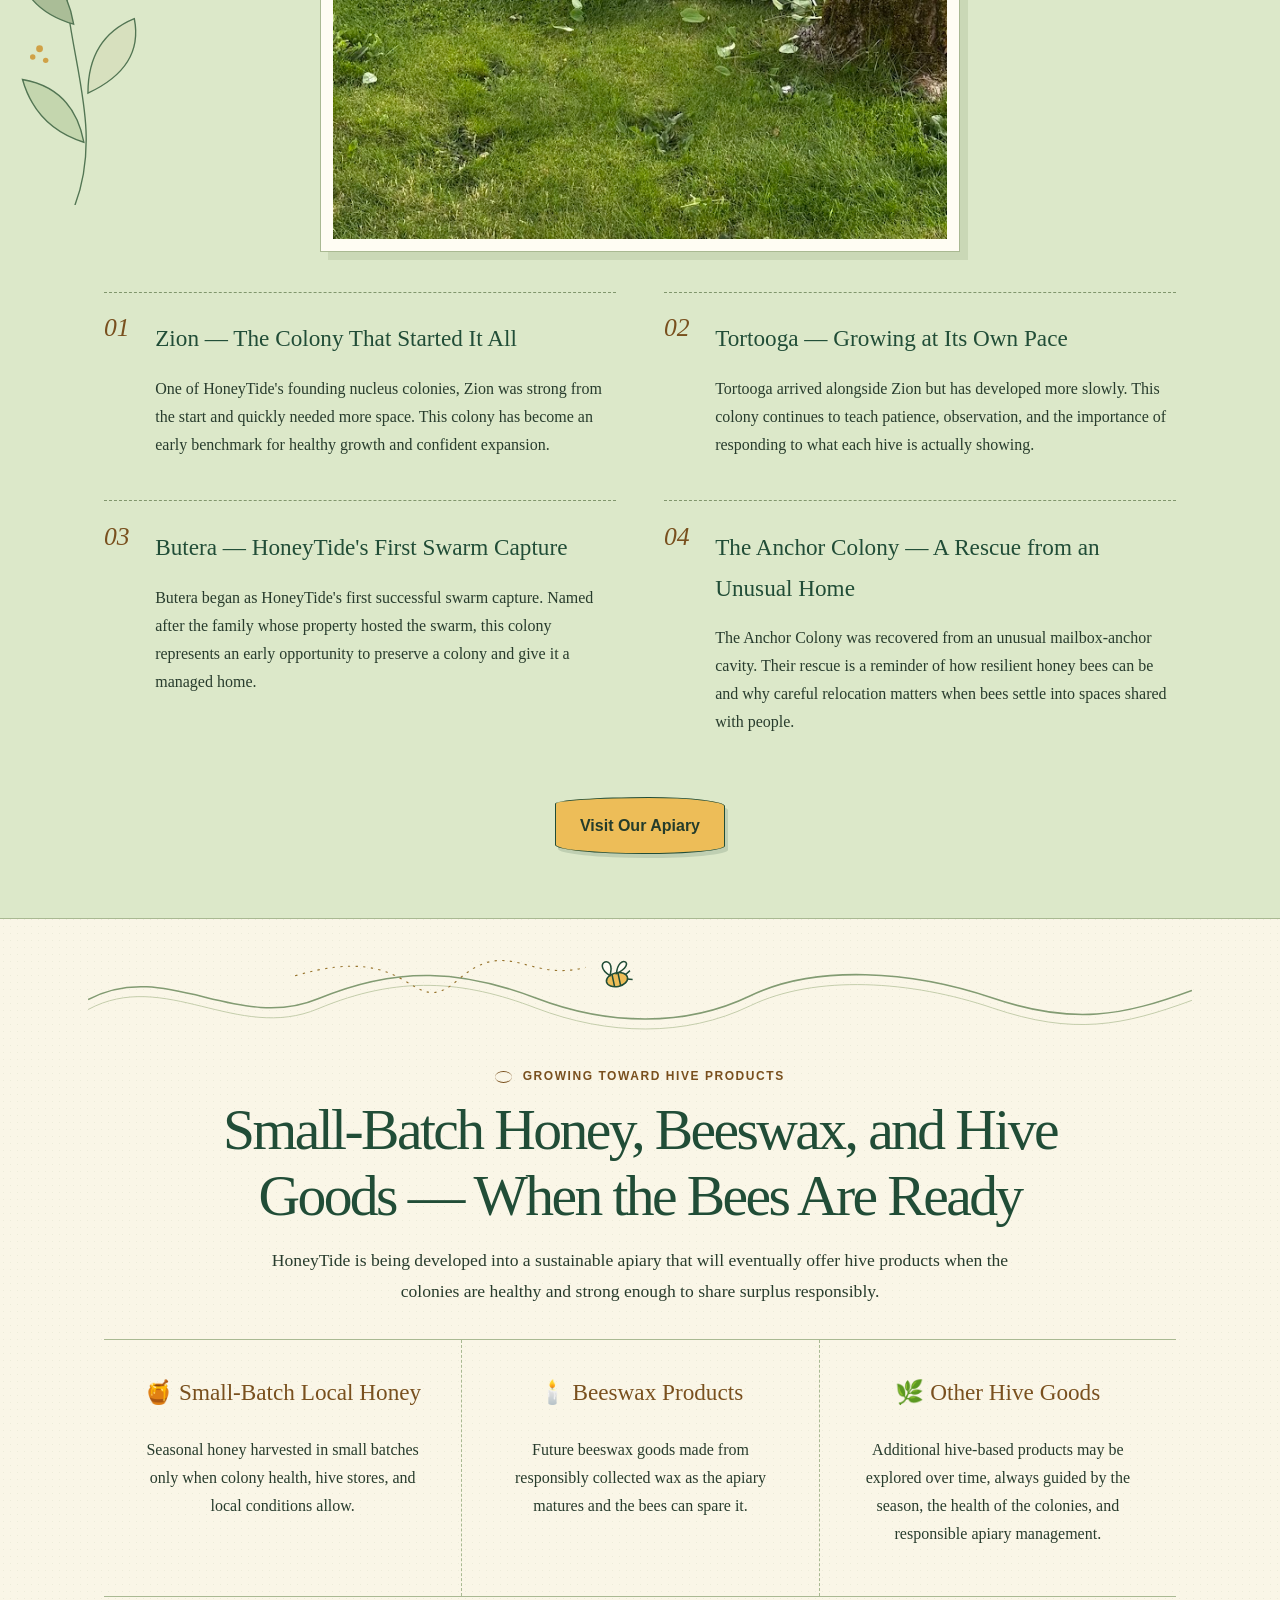
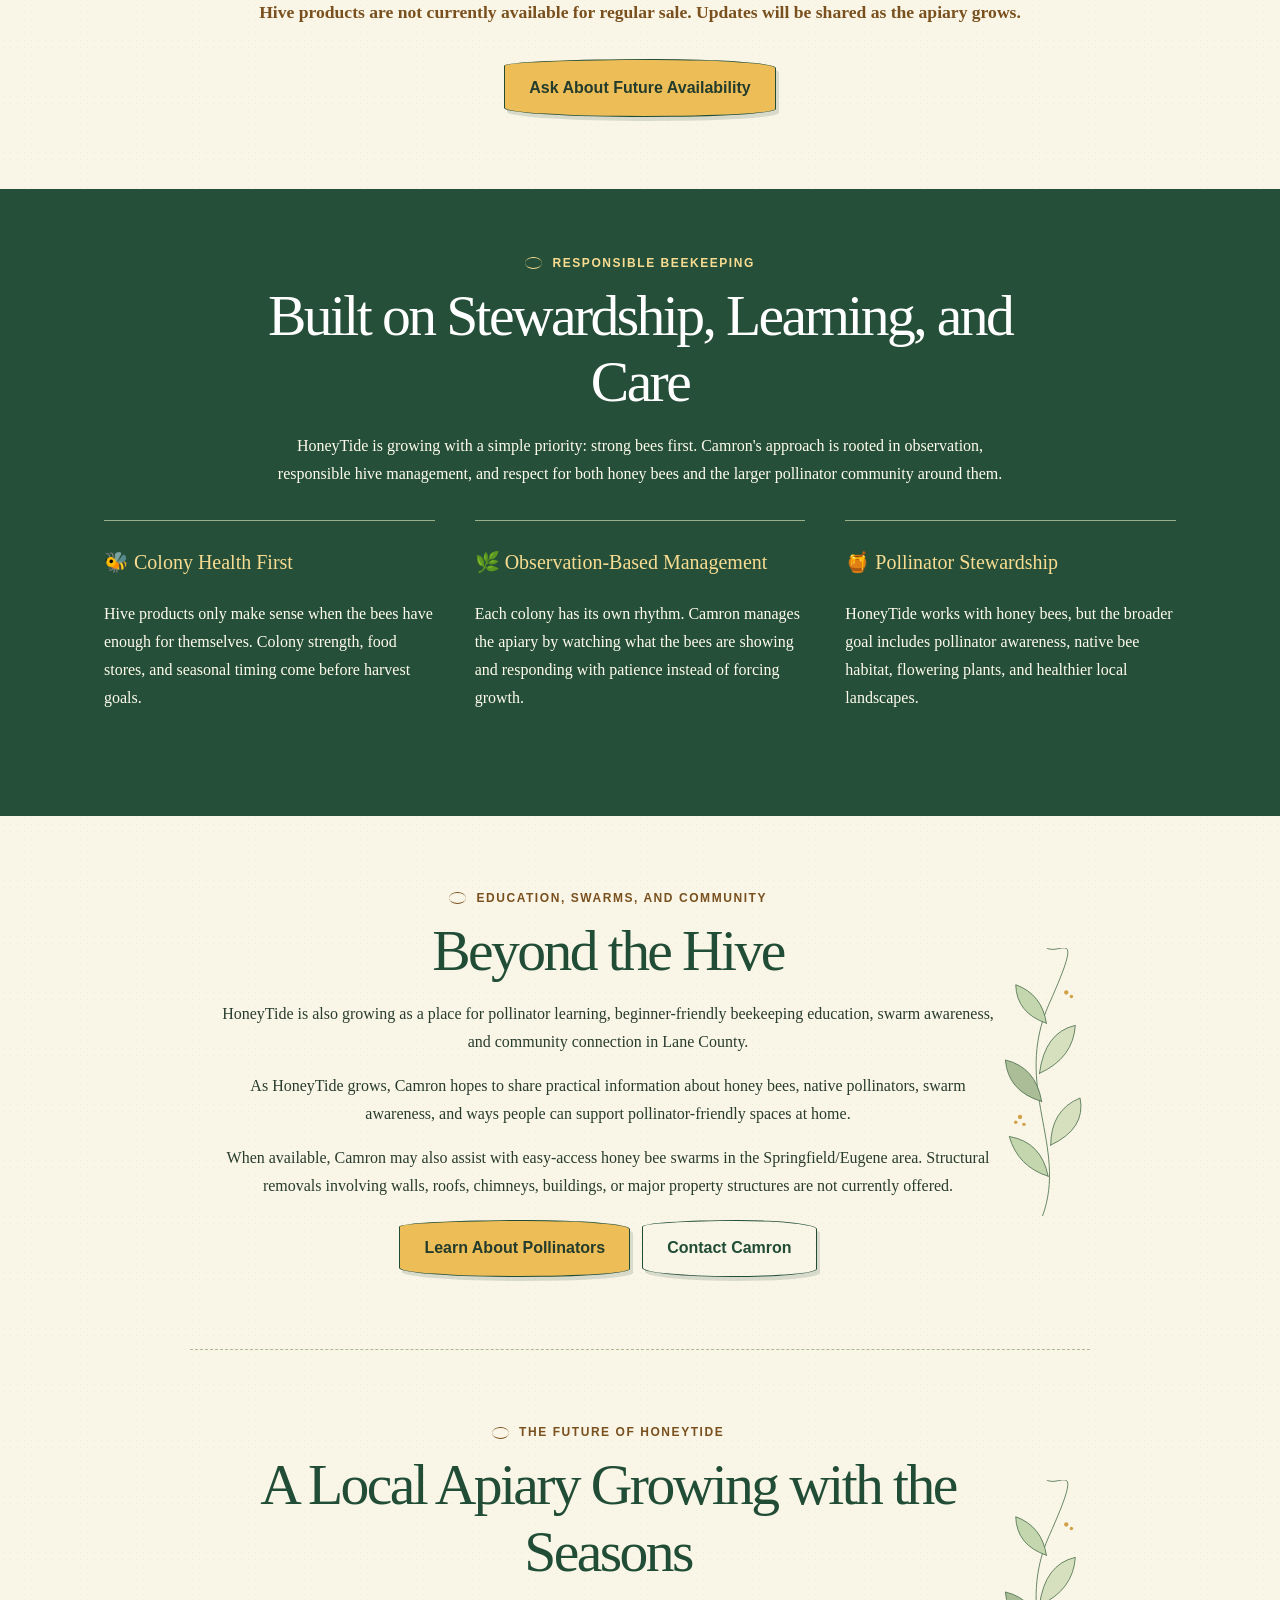
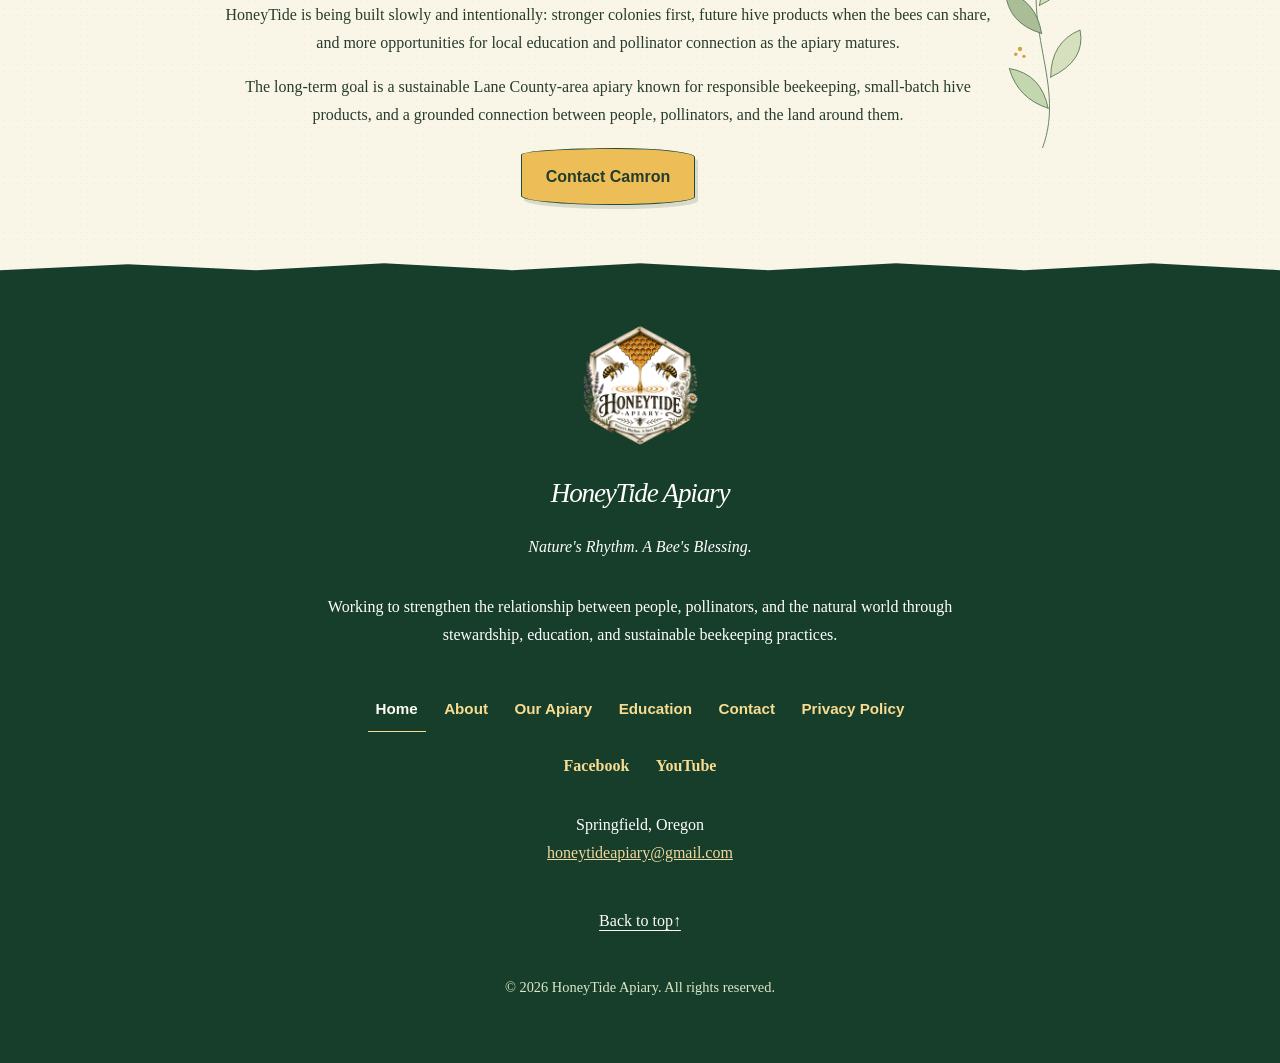
==== commit 68388e09: "Give HoneyTide a signature bee-and-tide identity and accessible navigation" ====
--- a/index.html
+++ b/index.html
@@ -42,15 +42,20 @@
 <body>
 
 <a class="skip-link" href="#main-content">Skip to main content</a>
-<nav aria-label="Primary navigation">
-  <a href="index.html" aria-current="page">Home</a>
-  <a href="about.html">About</a>
-  <a href="apiary.html">Our Apiary</a>
-  <a href="education.html">Education</a>
-  <a href="contact.html">Contact</a>
-</nav>
-
-<main id="main-content">
+<header class="site-header" id="page-top">
+  <div class="masthead">
+    <a class="site-brand" href="index.html" aria-label="HoneyTide Apiary home"><svg class="signature-mark" viewBox="0 0 100 86" aria-hidden="true" focusable="false"><g fill="none" stroke="currentColor" stroke-width="2.5" stroke-linecap="round"><path d="M14 61C27 46 38 72 51 59S75 51 88 62M14 72C27 57 38 83 51 70S75 62 88 73"/><ellipse cx="48" cy="34" rx="15" ry="11" fill="#edbd58"/><path d="M41 24v20M50 24v21M61 29l8-5M61 35l9 3"/><path d="M42 23C18 2 24 45 42 23ZM48 22C57-2 76 22 48 22Z" fill="#fffdf3"/><path d="M10 37C10 22 25 27 20 41" stroke-dasharray="2 5"/></g></svg><span class="wordmark">HoneyTide<span class="brand-detail">APIARY · SPRINGFIELD, OREGON</span></span></a>
+    <span class="brand-promise">Nature’s Rhythm.<br>A Bee’s Blessing.</span>
+    <a class="swarm-link" href="contact.html#swarm-help">Found a swarm? <span aria-hidden="true">↗</span></a>
+  </div>
+  <nav class="primary-nav" aria-label="Primary navigation"><a href="index.html" aria-current="page">Home</a>
+<a href="about.html">About</a>
+<a href="apiary.html">Our Apiary</a>
+<a href="education.html">Education</a>
+<a href="contact.html">Contact</a></nav>
+</header>
+
+<main id="main-content" tabindex="-1">
 <header class="hero">
 
   <video class="hero-video" autoplay muted loop playsinline aria-hidden="true">
@@ -84,7 +89,7 @@
     <p>
       Owned and operated by Camron Purdum, HoneyTide Apiary is a small growing
       apiary built around responsible beekeeping, pollinator stewardship, and
-      four colonies: Zion, Tortooga, Butera, and The Anchor Colony.
+      the colonies whose stories you’ll find here.
     </p>
 
     <p>
@@ -107,9 +112,17 @@
 
   </div>
 
+<button class="motion-control" type="button" hidden>Pause background video</button>
 </header>
-
-<section>
+<div class="honeytide-paths" aria-label="Explore HoneyTide">
+    <p class="paths-title">A place for<br><em>bee people.</em></p>
+    <a href="apiary.html"><span class="path-number" aria-hidden="true">01</span><strong>Meet the colonies</strong><span>Zion, Tortooga &amp; the stories behind the hives <span aria-hidden="true">↗</span></span></a>
+    <a href="#future-hive-products"><span class="path-number" aria-hidden="true">02</span><strong>Honey &amp; hive goods</strong><span>What I’m growing toward <span aria-hidden="true">↗</span></span></a>
+    <a href="education.html"><span class="path-number" aria-hidden="true">03</span><strong>Make room for bees</strong><span>Learn about pollinators &amp; their habitat <span aria-hidden="true">↗</span></span></a>
+  </div>
+<details class="page-contents"><summary>On this page <span class="contents-hint">Find your way</span></summary><nav aria-label="On this page"><a href="#beekeeper">Meet Camron</a><a href="#colonies">The colonies</a><a href="#future-hive-products">Honey & hive goods</a><a href="#beyond-hive">Learning & swarms</a></nav></details>
+
+<section id="beekeeper" class="journal-chapter">
   <div class="two-column">
     <div class="image-card">
       <img src="images/camron-fieldwork.jpg" alt="Camron Purdum working with bees in the field" width="1200" height="1600" loading="lazy" decoding="async">
@@ -120,7 +133,7 @@
       <h2>The Beekeeper Behind HoneyTide</h2>
 
       <p>
-        Hi everyone! My name is Camron Purdum Founder and Head Beekeper of HoneyTide Apiary located in the Springfield/Eugene
+        Hi everyone! My name is Camron Purdum Founder and Head Beekeeper of HoneyTide Apiary located in the Springfield/Eugene
         area. I am building the apiary from the ground up through hands-on colony
         care, continued learning, and a steady respect for what the bees need each
         season.
@@ -150,14 +163,14 @@
   </div>
 </section>
 
-<section class="apiary">
+<section class="apiary" id="colonies">
   <div class="apiary-inner">
 
-    <div class="section-kicker">Current Colonies</div>
+    <div class="section-kicker">The colony journal</div>
     <h2>Zion, Tortooga, Butera, and The Anchor Colony</h2>
 
     <p class="section-intro">
-      I currently manage four colonies under HoneyTide Apiary. Each one has
+      These are some of the colonies that began HoneyTide’s story. Each one has
       shaped the early story of the apiary and continues to teach something
       different about timing, patience, resilience, and responsible hive management.
     </p>
@@ -298,7 +311,7 @@
   </div>
 </section>
 
-<section class="beyond-hive">
+<section class="beyond-hive" id="beyond-hive">
   <div class="section-kicker">Education, Swarms, and Community</div>
   <h2>Beyond the Hive</h2>
 
@@ -363,16 +376,16 @@
     education, and sustainable beekeeping practices.
   </p>
 
-  <div class="footer-links" aria-label="Footer navigation">
+  <nav class="footer-links" aria-label="Footer navigation">
     <a href="index.html" aria-current="page">Home</a>
     <a href="about.html">About</a>
     <a href="apiary.html">Our Apiary</a>
     <a href="education.html">Education</a>
     <a href="contact.html">Contact</a>
     <a href="privacy-policy.html">Privacy Policy</a>
-  </div>
-
-  <div class="footer-social" aria-label="Social links">
+  </nav>
+
+  <div class="footer-social" role="group" aria-label="Social links">
     <a href="https://www.facebook.com/HoneyTideApiary" target="_blank" rel="noopener noreferrer">Facebook</a>
     <a href="https://www.youtube.com/@HoneyTideApiary" target="_blank" rel="noopener noreferrer">YouTube</a>
   </div>
@@ -382,6 +395,7 @@
     <a href="mailto:honeytideapiary@gmail.com">honeytideapiary@gmail.com</a>
   </p>
 
+  <a class="back-to-top" href="#page-top">Back to top <span aria-hidden="true">↑</span></a>
   <p id="copyright"></p>
 </footer>
 
@@ -392,5 +406,6 @@
   " HoneyTide Apiary. All rights reserved.";
 </script>
 
+<script src="js/honeytide.js" defer></script>
 </body>
 </html>
--- a/css/woodland.css
+++ b/css/woodland.css
@@ -95,3 +95,105 @@
  .contact-card { padding:1.5rem; }
 }
 @media(prefers-reduced-motion:reduce) { .button { transition:none; } }
+
+/* HoneyTide signature: a bee's flight becomes the tide. */
+.site-header { background:#faf6e7; border-top:5px solid #214d37; position:relative; }
+.masthead { max-width:1240px; padding:1.3rem 2rem 1rem; margin:auto; display:flex; align-items:center; justify-content:space-between; gap:1.5rem; }
+.site-brand { display:flex; align-items:center; gap:.85rem; color:var(--forest); text-decoration:none; }
+.signature-mark { width:76px; height:66px; flex-shrink:0; }
+.wordmark { font-family:Georgia,serif; font-size:2.5rem; line-height:1; letter-spacing:-.055em; }
+.brand-detail { display:block; margin-top:.7rem; font:600 .65rem/1.4 Arial,sans-serif; letter-spacing:.13em; }
+.brand-promise { font-style:italic; color:var(--deep-honey); line-height:1.4; font-size:1.05rem; }
+.swarm-link { color:var(--forest); font:600 .92rem/1.5 Arial,sans-serif; padding:.8rem 1rem; border:1px solid #80966c; border-radius:3px; text-underline-offset:4px; background:var(--leaf); }
+.primary-nav { gap:.6rem 2rem; padding:.3rem 1rem; border-top:1px solid #b7c3a1; border-bottom:1px solid #80966c; }
+.primary-nav a { min-height:44px; display:inline-flex; align-items:center; }
+.primary-nav a[aria-current="page"] { box-shadow:none; border-bottom:3px solid #79501e; font-weight:800; }
+.primary-nav a:hover { box-shadow:none; background:#cbdcb5; }
+.honeytide-paths { padding:2rem max(1.5rem,calc((100% - 1180px)/2)); background:#e3eacd; display:grid; grid-template-columns:.8fr 1fr 1fr 1fr; align-items:center; gap:1.5rem; border-bottom:1px solid #a9b992; }
+.paths-title { font-size:1.6rem; line-height:1.25; margin:0; color:var(--forest); }
+.paths-title em { font-size:2rem; }
+.honeytide-paths > a { display:grid; grid-template-columns:2rem 1fr; column-gap:.5rem; padding:.75rem 0 .75rem 1rem; border-left:1px solid #95a87e; color:var(--forest); text-decoration:none; }
+.honeytide-paths strong { font-size:1.15rem; }
+.honeytide-paths a > span:last-child { grid-column:2; font: .85rem/1.6 Arial,sans-serif; margin-top:.3rem; }
+.honeytide-paths a:hover strong { text-decoration:underline; text-underline-offset:4px; }
+.path-number { color:var(--deep-honey); font:italic 1rem/1.8 Georgia,serif; }
+.page-contents { margin:1.5rem auto 0; max-width:1072px; padding:0 1.5rem; color:var(--forest); }
+.page-contents summary { padding:.8rem 0; cursor:pointer; border-bottom:1px dashed #a9b992; font:600 .9rem/1.5 Arial,sans-serif; }
+.contents-hint { font:italic .9rem Georgia,serif; color:#506447; margin-left:1rem; }
+.page-contents nav { justify-content:flex-start; padding:1rem 0; background:transparent; border:0; gap:.5rem 1rem; }
+.page-contents nav a { text-decoration:underline; text-underline-offset:4px; min-height:44px; display:inline-flex; align-items:center; padding:.5rem; }
+section[id],article[id] { scroll-margin-top:1rem; }
+.hero,.contact-hero { background-color:#153c29; }
+.hero-content h1,.contact-content h1 { text-wrap:balance; }
+.hero-overlay { background:rgba(8,29,18,.76); }
+.contact-overlay { background:rgba(8,29,18,.76); }
+.motion-control { font:600 .8rem/1.5 Arial,sans-serif; background:#faf6e7; color:#214d37; border:1px solid #214d37; border-radius:4px; padding:.65rem 1rem; min-height:44px; cursor:pointer; margin-bottom:1rem; }
+[hidden] { display:none !important; }
+.journal-chapter { position:relative; }
+.journal-chapter::after { content:""; display:block; height:90px; background:url('../images/honeytide-rhythm.svg') center/cover no-repeat; margin:3rem -1.5rem -4rem; pointer-events:none; }
+.section-kicker::before { content:""; display:inline-block; width:17px; height:10px; border-top:1px solid currentColor; border-bottom:1px solid currentColor; border-radius:50%; margin-right:.65rem; vertical-align:middle; }
+.apiary-inner > h2 { max-width:800px; margin-left:auto; margin-right:auto; text-wrap:balance; }
+.colony-list { counter-reset:colony; }
+.colony { position:relative; padding-left:3.2rem; }
+.colony::before { counter-increment:colony; content:counter(colony,decimal-leading-zero); position:absolute; left:0; top:1.3rem; color:var(--deep-honey); font:italic 1.6rem Georgia,serif; }
+.colony-section .colony-label { font:italic 1.2rem/1.5 Georgia,serif; padding:.4rem 1rem; border-radius:0 45% 0 0; }
+.products-preview > h2 { max-width:870px; margin-left:auto; margin-right:auto; text-wrap:balance; }
+.products-preview::before { content:""; display:block; height:75px; background:url('../images/honeytide-rhythm.svg') center/cover no-repeat; margin:-2rem -1rem 2rem; }
+footer { position:relative; border-top:0; }
+footer::before { content:""; position:absolute; top:-18px; left:0; right:0; height:20px; background:#163e2b; clip-path:polygon(0 55%,10% 25%,20% 55%,30% 20%,40% 55%,50% 20%,60% 55%,70% 20%,80% 55%,90% 20%,100% 55%,100% 100%,0 100%); }
+footer .footer-links { background:transparent; border:0; padding:0; flex-direction:row; }
+footer .footer-links a,footer .footer-social a { color:#f8dc91; min-height:44px; display:inline-flex; align-items:center; justify-content:center; border-bottom:1px solid transparent; }
+footer .footer-links a[aria-current="page"] { color:#fffdf3; background:transparent; box-shadow:none; border-bottom-color:#f8dc91; }
+footer .footer-links a:hover,footer .footer-social a:hover { color:#fffdf3; background:#28553b; box-shadow:none; }
+.back-to-top { display:inline-flex; align-items:center; min-height:44px; color:#fffdf3; text-underline-offset:4px; margin-top:1rem; }
+#copyright { opacity:1; color:#dce8c9; }
+main a:not(.button):not(.resource-card) { text-underline-offset:4px; }
+main:focus { outline:none; }
+:where(p,li) { overflow-wrap:break-word; }
+:where(h1,h2,h3) { overflow-wrap:break-word; }
+a:focus-visible,button:focus-visible,summary:focus-visible { outline:3px solid #193e2a; outline-offset:3px; box-shadow:0 0 0 6px #fffdf3; }
+@media(min-width:851px) { .footer-links,.footer-social { max-width:900px; } }
+@media(max-width:850px) {
+ .masthead { padding:1rem 1.25rem; gap:1rem; flex-wrap:wrap; }
+ .signature-mark { width:55px; height:48px; }
+ .wordmark { font-size:2rem; }
+ .brand-detail { font-size:.58rem; letter-spacing:.08em; }
+ .brand-promise { display:none; }
+ .swarm-link { font-size:.82rem; padding:.65rem .8rem; }
+ .primary-nav { gap:.15rem .25rem; padding:.25rem .5rem; }
+ .primary-nav a { padding:.6rem .65rem; font-size:.86rem; }
+ .honeytide-paths { grid-template-columns:1fr; gap:.5rem; padding:1.6rem 1.25rem; }
+ .paths-title br { display:none; }
+ .paths-title em { font-size:1.6rem; }
+ .honeytide-paths > a { border-left:0; border-top:1px solid #a9b992; padding:.9rem 0; }
+ .page-contents { padding:0 1.25rem; }
+ .contents-hint { display:none; }
+ .colony { padding-left:2.7rem; }
+ footer .footer-links { gap:.4rem; }
+ footer .footer-links a { width:auto; }
+}
+@media(max-width:400px) {
+ .masthead { justify-content:center; }
+ .site-brand { justify-content:center; }
+ .swarm-link { width:100%; text-align:center; }
+ .primary-nav { gap:0; }
+ .primary-nav a { padding:.6rem .5rem; }
+}
+@media(prefers-reduced-motion:reduce) {
+ /* Keep the original videos visible; script pauses them, with optional play. */
+ .hero-video,.contact-video,.colony-video { display:block; }
+}
+@media(forced-colors:active) {
+ .primary-nav a[aria-current="page"], .button, .motion-control { border:2px solid ButtonText; }
+ a:focus-visible,button:focus-visible,summary:focus-visible { outline:3px solid Highlight; box-shadow:none; }
+}
+/* Playback stays within reach without interrupting the brand composition. */
+.hero,.contact-hero { padding-bottom:6rem; }
+.hero-logo { display:block; margin-left:auto; margin-right:auto; }
+.motion-control { position:absolute; z-index:4; right:1.5rem; bottom:1.75rem; margin:0; }
+@media(max-width:850px) {
+ .primary-nav { display:grid; grid-template-columns:repeat(5,minmax(0,1fr)); gap:0; }
+ .primary-nav a { justify-content:center; padding:.6rem .25rem; line-height:1.3; text-align:center; }
+ .hero h1 { font-size:clamp(2.2rem,9vw,2.8rem); }
+ .motion-control { right:1.25rem; bottom:1.75rem; }
+}
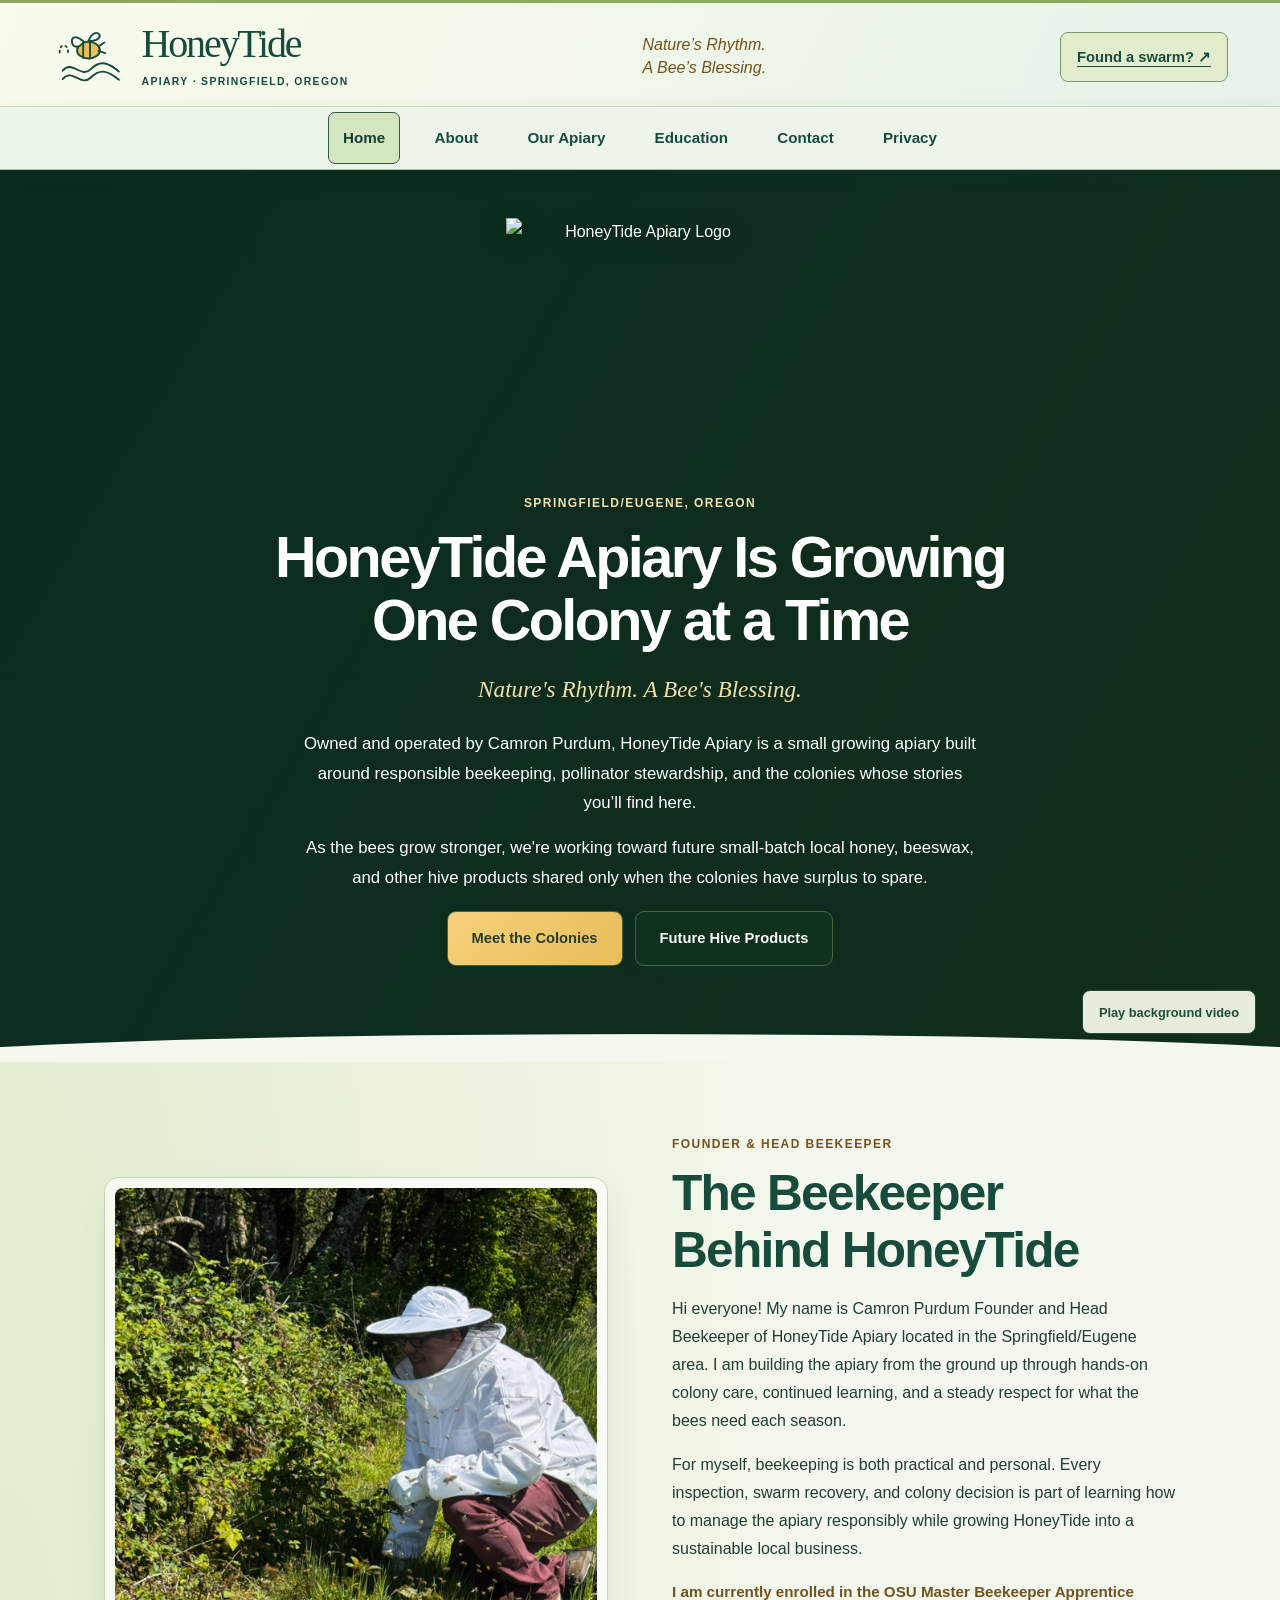
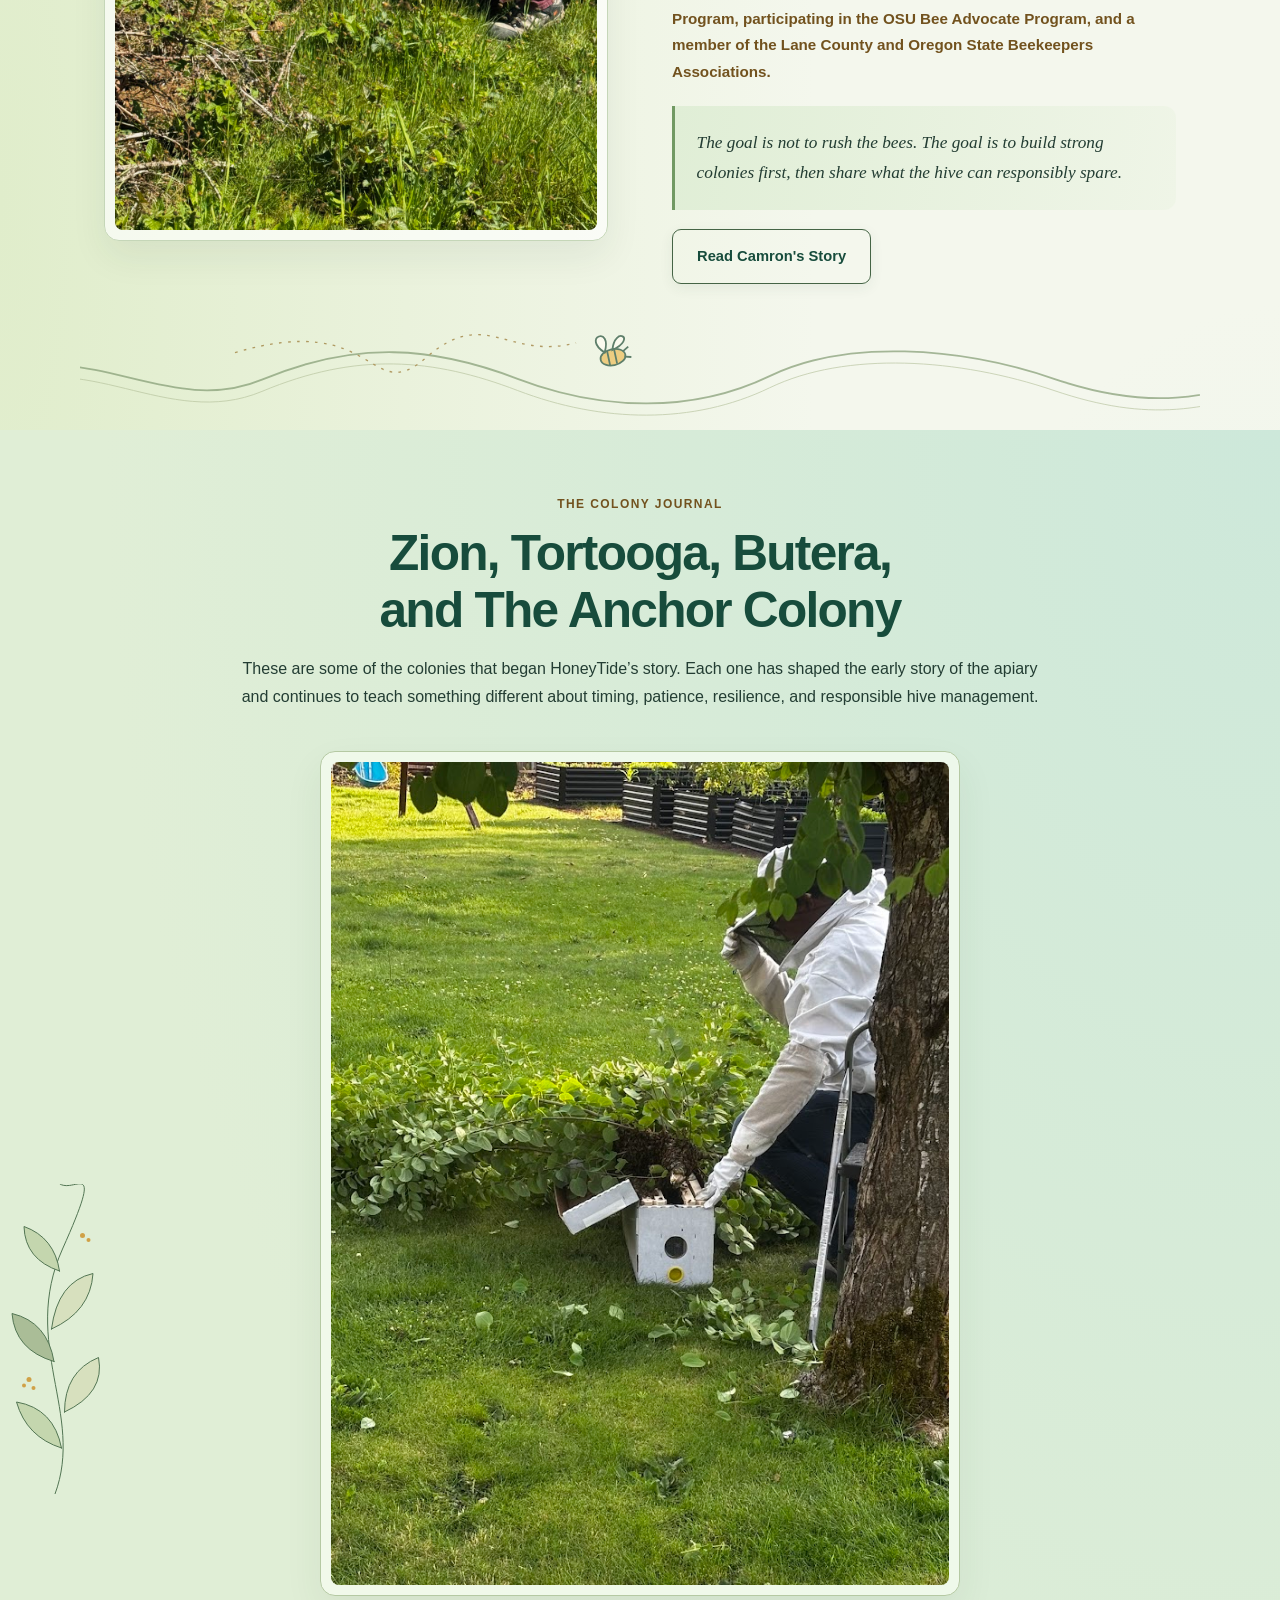
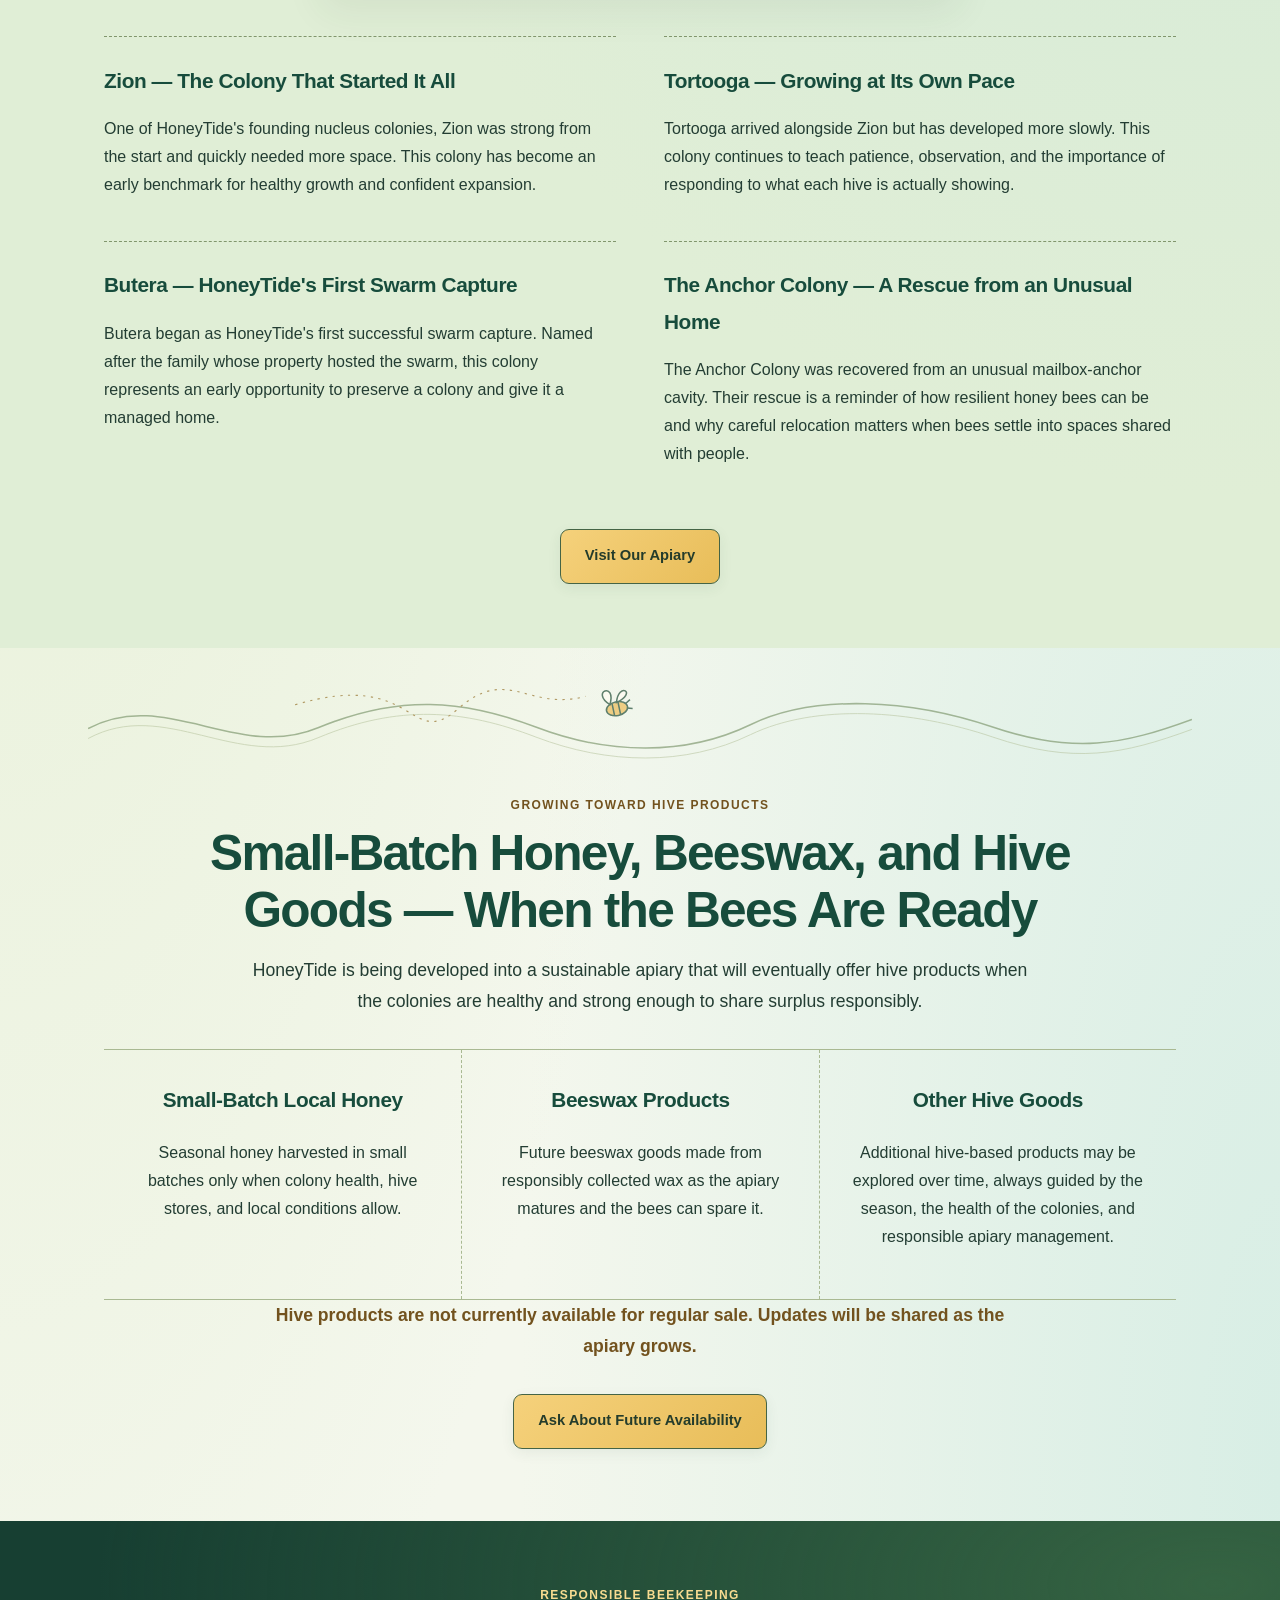
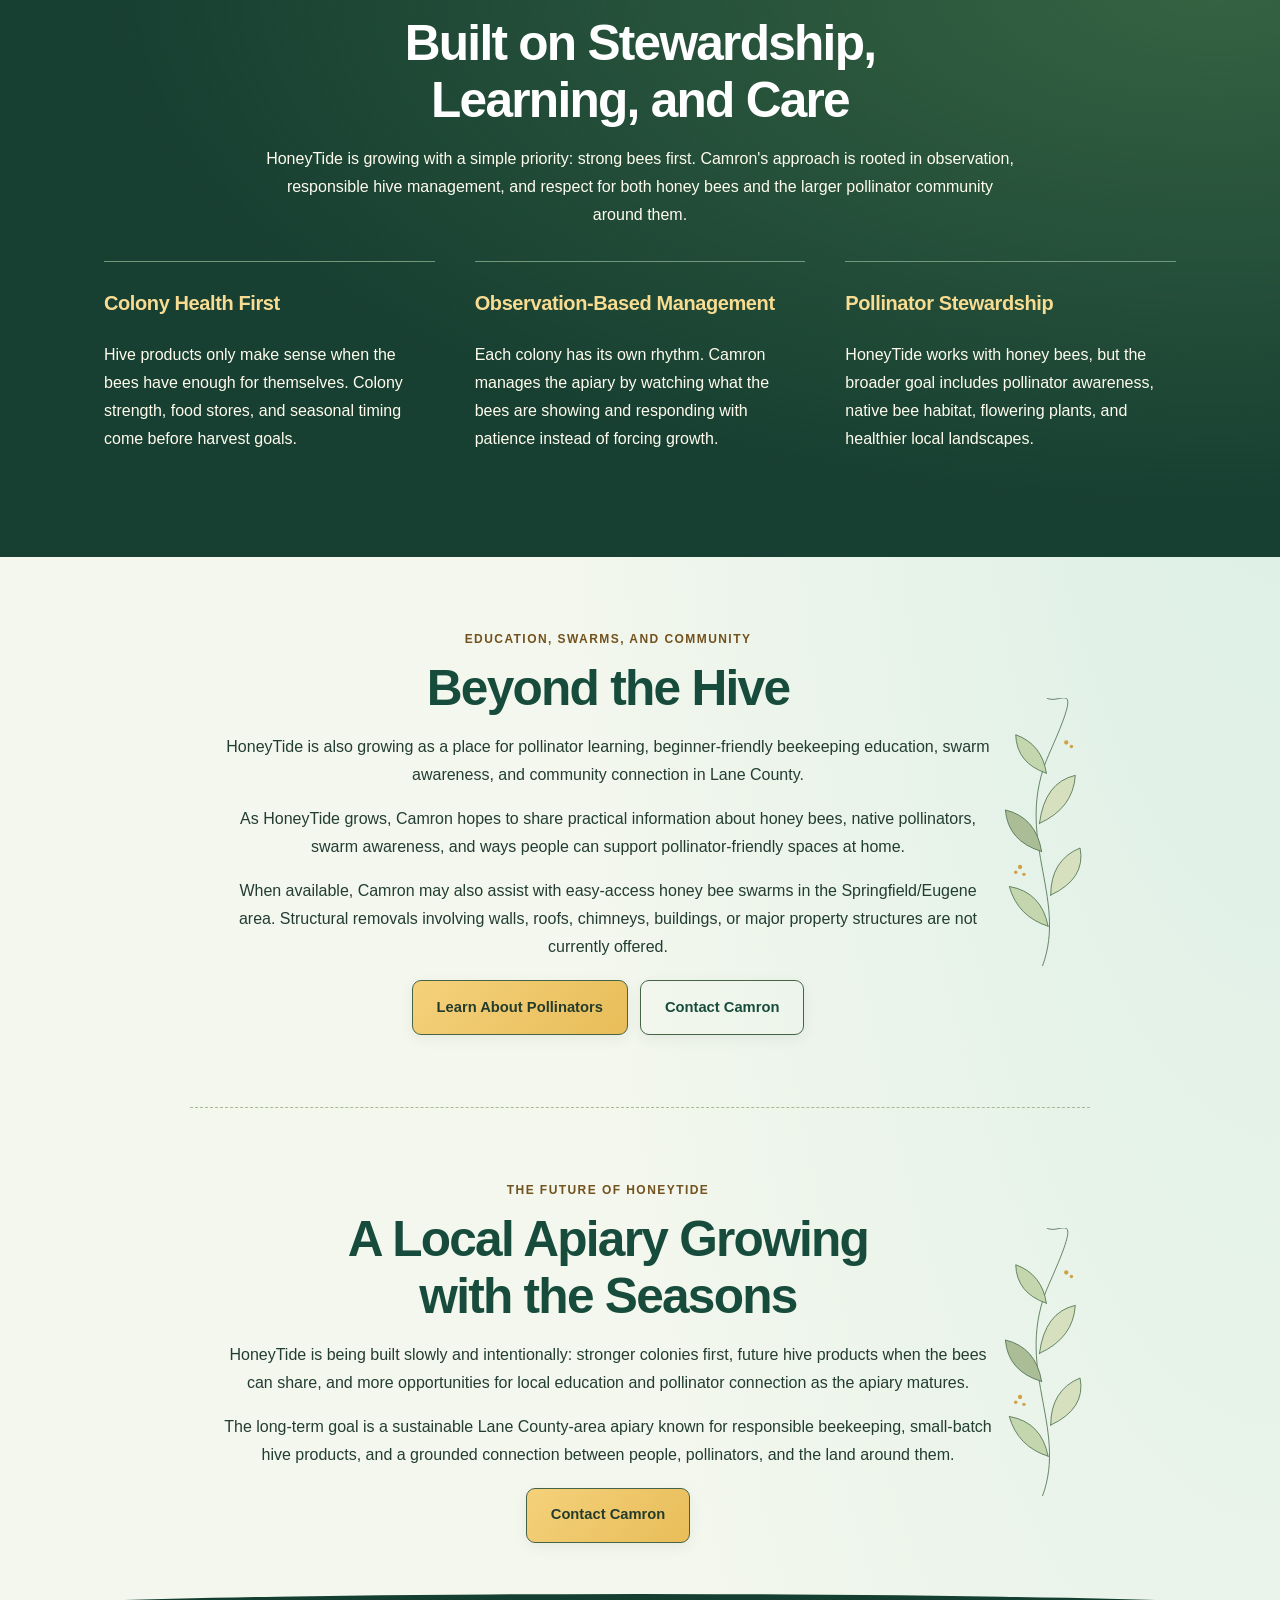
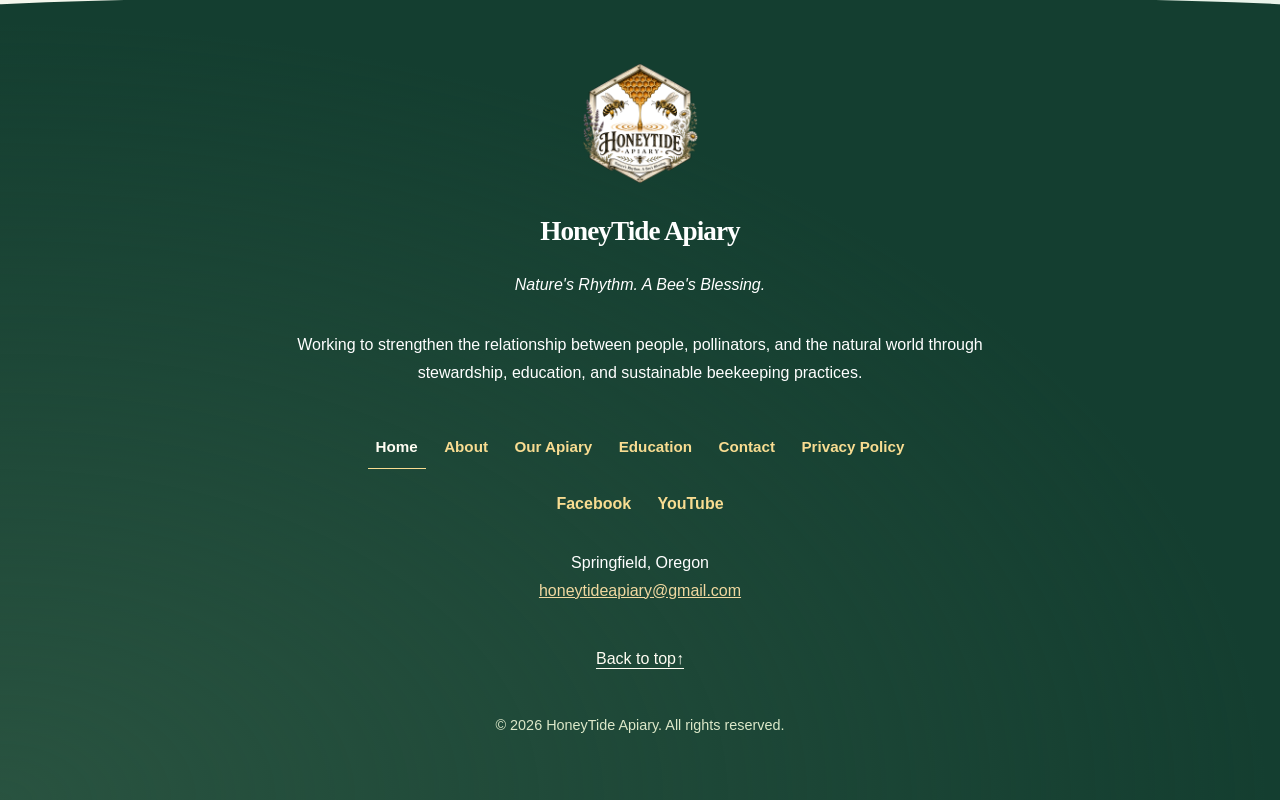
==== commit 1545f6e3: "Modernize nature styling with sticky navigation and restrained motion" ====
--- a/index.html
+++ b/index.html
@@ -37,6 +37,7 @@
   <link rel="stylesheet" href="css/style.css">
   <link rel="stylesheet" href="css/index.css">
   <link rel="stylesheet" href="css/woodland.css">
+  <link rel="stylesheet" href="css/modern-nature.css">
 </head>
 
 <body>
@@ -48,12 +49,14 @@
     <span class="brand-promise">Nature’s Rhythm.<br>A Bee’s Blessing.</span>
     <a class="swarm-link" href="contact.html#swarm-help">Found a swarm? <span aria-hidden="true">↗</span></a>
   </div>
+</header>
   <nav class="primary-nav" aria-label="Primary navigation"><a href="index.html" aria-current="page">Home</a>
 <a href="about.html">About</a>
 <a href="apiary.html">Our Apiary</a>
 <a href="education.html">Education</a>
-<a href="contact.html">Contact</a></nav>
-</header>
+<a href="contact.html">Contact</a>
+<a href="privacy-policy.html">Privacy</a>
+</nav>
 
 <main id="main-content" tabindex="-1">
 <header class="hero">
@@ -114,14 +117,6 @@
 
 <button class="motion-control" type="button" hidden>Pause background video</button>
 </header>
-<div class="honeytide-paths" aria-label="Explore HoneyTide">
-    <p class="paths-title">A place for<br><em>bee people.</em></p>
-    <a href="apiary.html"><span class="path-number" aria-hidden="true">01</span><strong>Meet the colonies</strong><span>Zion, Tortooga &amp; the stories behind the hives <span aria-hidden="true">↗</span></span></a>
-    <a href="#future-hive-products"><span class="path-number" aria-hidden="true">02</span><strong>Honey &amp; hive goods</strong><span>What I’m growing toward <span aria-hidden="true">↗</span></span></a>
-    <a href="education.html"><span class="path-number" aria-hidden="true">03</span><strong>Make room for bees</strong><span>Learn about pollinators &amp; their habitat <span aria-hidden="true">↗</span></span></a>
-  </div>
-<details class="page-contents"><summary>On this page <span class="contents-hint">Find your way</span></summary><nav aria-label="On this page"><a href="#beekeeper">Meet Camron</a><a href="#colonies">The colonies</a><a href="#future-hive-products">Honey & hive goods</a><a href="#beyond-hive">Learning & swarms</a></nav></details>
-
 <section id="beekeeper" class="journal-chapter">
   <div class="two-column">
     <div class="image-card">
@@ -237,7 +232,7 @@
 
   <div class="product-preview-grid">
     <div class="product-preview-card">
-      <h3>🍯 Small-Batch Local Honey</h3>
+      <h3>Small-Batch Local Honey</h3>
       <p>
         Seasonal honey harvested in small batches only when colony health, hive
         stores, and local conditions allow.
@@ -245,7 +240,7 @@
     </div>
 
     <div class="product-preview-card">
-      <h3>🕯️ Beeswax Products</h3>
+      <h3>Beeswax Products</h3>
       <p>
         Future beeswax goods made from responsibly collected wax as the apiary
         matures and the bees can spare it.
@@ -253,7 +248,7 @@
     </div>
 
     <div class="product-preview-card">
-      <h3>🌿 Other Hive Goods</h3>
+      <h3>Other Hive Goods</h3>
       <p>
         Additional hive-based products may be explored over time, always guided
         by the season, the health of the colonies, and responsible apiary management.
@@ -285,7 +280,7 @@
 
     <div class="pillar-grid">
       <div class="pillar-card">
-        <h3>🐝 Colony Health First</h3>
+        <h3>Colony Health First</h3>
         <p>
           Hive products only make sense when the bees have enough for themselves.
           Colony strength, food stores, and seasonal timing come before harvest goals.
@@ -293,7 +288,7 @@
       </div>
 
       <div class="pillar-card">
-        <h3>🌿 Observation-Based Management</h3>
+        <h3>Observation-Based Management</h3>
         <p>
           Each colony has its own rhythm. Camron manages the apiary by watching
           what the bees are showing and responding with patience instead of forcing growth.
@@ -301,7 +296,7 @@
       </div>
 
       <div class="pillar-card">
-        <h3>🍯 Pollinator Stewardship</h3>
+        <h3>Pollinator Stewardship</h3>
         <p>
           HoneyTide works with honey bees, but the broader goal includes pollinator
           awareness, native bee habitat, flowering plants, and healthier local landscapes.
--- a/css/modern-nature.css
+++ b/css/modern-nature.css
@@ -0,0 +1,88 @@
+/* HoneyTide: living greens, clean type, glass navigation, quiet responsive motion. */
+:root { --forest:#174c3c; --earth:#233d33; --cream:#f4f7ed; --white:#fbfff7; --leaf:#e0eed6; --honey:#e8bd59; --deep-honey:#72521e; --border:#abc5ae; --nav-height:64px; }
+body { background:#f4f7ed; background-image:radial-gradient(ellipse at 0 25%,#e0edcb 0,transparent 45%),radial-gradient(ellipse at 100% 65%,#d8eee5 0,transparent 42%); font-family:Arial,Helvetica,sans-serif; line-height:1.75; }
+h1,h2,h3 { font-family:Arial,Helvetica,sans-serif; font-style:normal; letter-spacing:-.035em; font-weight:700; }
+h2 { font-size:clamp(1.9rem,3.9vw,3.1rem); line-height:1.15; text-wrap:balance; }
+h3 { font-size:1.3rem; letter-spacing:-.02em; }
+.site-header { border-top:3px solid #8baa60; background:linear-gradient(115deg,#f9fbed,#e6f2e8); }
+.wordmark { font-family:Georgia,serif; font-size:2.5rem; letter-spacing:-.055em; }
+.brand-promise { font-size:1rem; }
+.primary-nav { position:sticky; top:0; z-index:100; min-height:64px; gap:.4rem 1.25rem; background:#edf5eaf2; border-top:1px solid #c5d9bd; border-bottom:1px solid #aac3ad; box-shadow:0 5px 24px #153f2c10; backdrop-filter:blur(18px); -webkit-backdrop-filter:blur(18px); isolation:isolate; }
+.primary-nav::after { content:""; position:absolute; left:0; right:0; bottom:-1px; height:3px; background:linear-gradient(90deg,#376e42,#829f39,#c49838); transform:scaleX(var(--reading-progress,0)); transform-origin:left; pointer-events:none; }
+.primary-nav a { min-height:44px; padding:.55rem .85rem; border-radius:7px; border:1px solid transparent; transition:background .18s,color .18s; }
+.primary-nav a[aria-current="page"] { border:1px solid #315d43; background:#d4e6c2; color:#173f30; font-weight:700; }
+.primary-nav a:hover { background:#d8e9cc; }
+.swarm-link { border-radius:8px; background:#e2edce; }
+.hero h1 { font:700 clamp(2.2rem,4.5vw,4.3rem)/1.1 Arial,Helvetica,sans-serif; letter-spacing:-.045em; max-width:940px; }
+.hero p { font-size:1.05rem; line-height:1.75; }
+.hero .slogan { font-family:Georgia,serif; font-size:1.45rem; }
+.hero::after,.contact-hero::after { height:45px; clip-path:ellipse(60% 65% at 50% 100%); background:var(--cream); }
+.hero-overlay,.contact-overlay { background:linear-gradient(120deg,#08291fd9,#102915bf); }
+.hero-content,.contact-content { animation:arrive .65s ease-out both; }
+.section-kicker::before,.colony::before,.checklist-item::before { content:none; }
+.section-kicker,.eyebrow { font-family:Arial,Helvetica,sans-serif; letter-spacing:.12em; font-weight:700; font-size:.75rem; }
+.colony { padding-left:0; }
+.button,.closing .button { border-radius:9px; border:1px solid #456445; box-shadow:0 4px 14px #264d3512; font-size:.92rem; min-height:48px; transition:transform .2s,box-shadow .2s,background .2s; }
+.button:hover,.closing .button:hover { transform:translateY(-2px); box-shadow:0 8px 22px #264d3529; }
+.button-primary { background:linear-gradient(135deg,#f5d17b,#e8bd59); color:#243c2b; }
+.button-primary:hover { background:#f6d884; }
+.image-card { padding:10px; border-radius:15px; background:#ffffffa6; border:1px solid #c5d6b8; box-shadow:0 16px 36px #193d2912; }
+.image-card::before { content:none; }
+.image-card img,.hero-apiary-image img { border-radius:8px; }
+.hero-apiary-image { background:#fafff4ad; padding:10px; border:1px solid #b5c9a3; border-radius:15px; box-shadow:0 16px 38px #294b3012; }
+.about-hero img { border-radius:12px; box-shadow:0 14px 38px #193d291a; }
+.about-hero h1 { font-style:normal; }
+.apiary { background-color:#e0eed6; background-image:radial-gradient(ellipse at 100% 0,#cde8da,transparent 65%),url('../images/botanical-border.svg'); background-position:center,left center; background-size:auto,110px auto; background-repeat:no-repeat; border:0; }
+.quote-box { background:linear-gradient(100deg,#e0eed6,#eff5e7); border-left:3px solid #719963; border-radius:0 12px 12px 0; font-family:Georgia,serif; }
+.journal-chapter::after,.products-preview::before { opacity:.7; }
+.pillars,.values { background:radial-gradient(ellipse at 95% 10%,#356342,transparent 65%),#173f32; }
+.pillar-card,.value-card { border-top:1px solid #73977b; }
+.product-preview-card h3 { color:var(--forest); }
+.colony-section { border-top:1px solid #bdd1b6; }
+.colony-media img,.colony-media video { border-radius:10px; box-shadow:0 12px 30px #193d2912; }
+.colony-section .colony-label { border:1px solid #9fb68e; border-radius:6px; font:600 .88rem/1.5 Arial,sans-serif; background:#e2edcf; }
+.content-card { border-bottom:1px solid #bed0b3; }
+.apiary-page-hero h1,.education-hero h1,.contact-content h1 { font:700 clamp(2.1rem,5vw,4.5rem)/1.12 Arial,sans-serif; letter-spacing:-.035em; }
+.education-card,.contact-card { background:linear-gradient(140deg,#edf4e6,#e3efdf); border:1px solid #bdd1b6; border-radius:14px; }
+.contact-card.primary-contact { border-top:3px solid #8aa95e; }
+.resource-card { border:1px solid #b3c9ab; border-radius:10px; background:#ffffff70; transition:background .2s,transform .2s; }
+.resource-card:hover { transform:translateY(-2px); background:#e2eed7; }
+.learning-path-card,.plant-card { border-left:2px solid #8aaa65; }
+.checklist-item { padding-left:1rem; border-left:2px solid #91ad72; border-bottom:0; }
+.friendly-note { background:#e2edda; border:1px solid #b6cba8; border-radius:14px; }
+footer { background:radial-gradient(ellipse at 0 100%,#295340,transparent 70%),#143e30; }
+footer::before { background:#143e30; clip-path:ellipse(60% 65% at 50% 100%); height:35px; top:-33px; }
+.footer-title { font-family:Georgia,serif; font-style:normal; }
+.motion-control { border-radius:8px; background:#f3f8eaf2; }
+:where(section[id],article[id],main[id],header[id]) { scroll-margin-top:calc(var(--nav-height) + 24px); }
+a,button,summary { scroll-margin-top:calc(var(--nav-height) + 20px); scroll-margin-bottom:24px; }
+.skip-link { position:fixed; z-index:200; }
+.in-view { animation:arrive .55s ease-out both; }
+@keyframes arrive { from { opacity:1; transform:translateY(14px); } to { opacity:1; transform:translateY(0); } }
+@media(hover:hover) and (pointer:fine) {
+ .product-preview-card,.colony,.plant-card { transition:background .2s; }
+ .product-preview-card:hover,.colony:hover,.plant-card:hover { background:#ffffff60; }
+}
+@media(max-width:850px) {
+ :root { --nav-height:104px; }
+ .primary-nav { display:grid; grid-template-columns:repeat(3,minmax(0,1fr)); min-height:104px; gap:3px; padding:5px .6rem; }
+ .primary-nav a { font-size:.82rem; min-height:44px; padding:.35rem; }
+ .wordmark { font-size:2rem; }
+ .hero h1 { font-size:clamp(2.1rem,8vw,2.9rem); }
+ .hero .slogan { font-size:1.25rem; }
+ .apiary { background-size:auto,55px auto; }
+ .hero-content,.contact-content { animation-duration:.4s; }
+ .beyond-hive,.vision,.education-close,.closing { background-size:42px auto; }
+}
+@media(prefers-reduced-motion:reduce) {
+ .hero-content,.contact-content,.in-view { animation:none; transform:none; }
+ .button:hover,.resource-card:hover { transform:none; }
+ .primary-nav::after { display:none; }
+}
+@media(forced-colors:active) {
+ .primary-nav { background:Canvas; border:1px solid CanvasText; }
+ .primary-nav a[aria-current="page"] { border:2px solid LinkText; }
+ .primary-nav::after { display:none; }
+}
+/* Override earlier journal anchor spacing so sticky navigation never covers a target. */
+section[id],article[id],main[id],header[id] { scroll-margin-top:calc(var(--nav-height) + 24px); }
